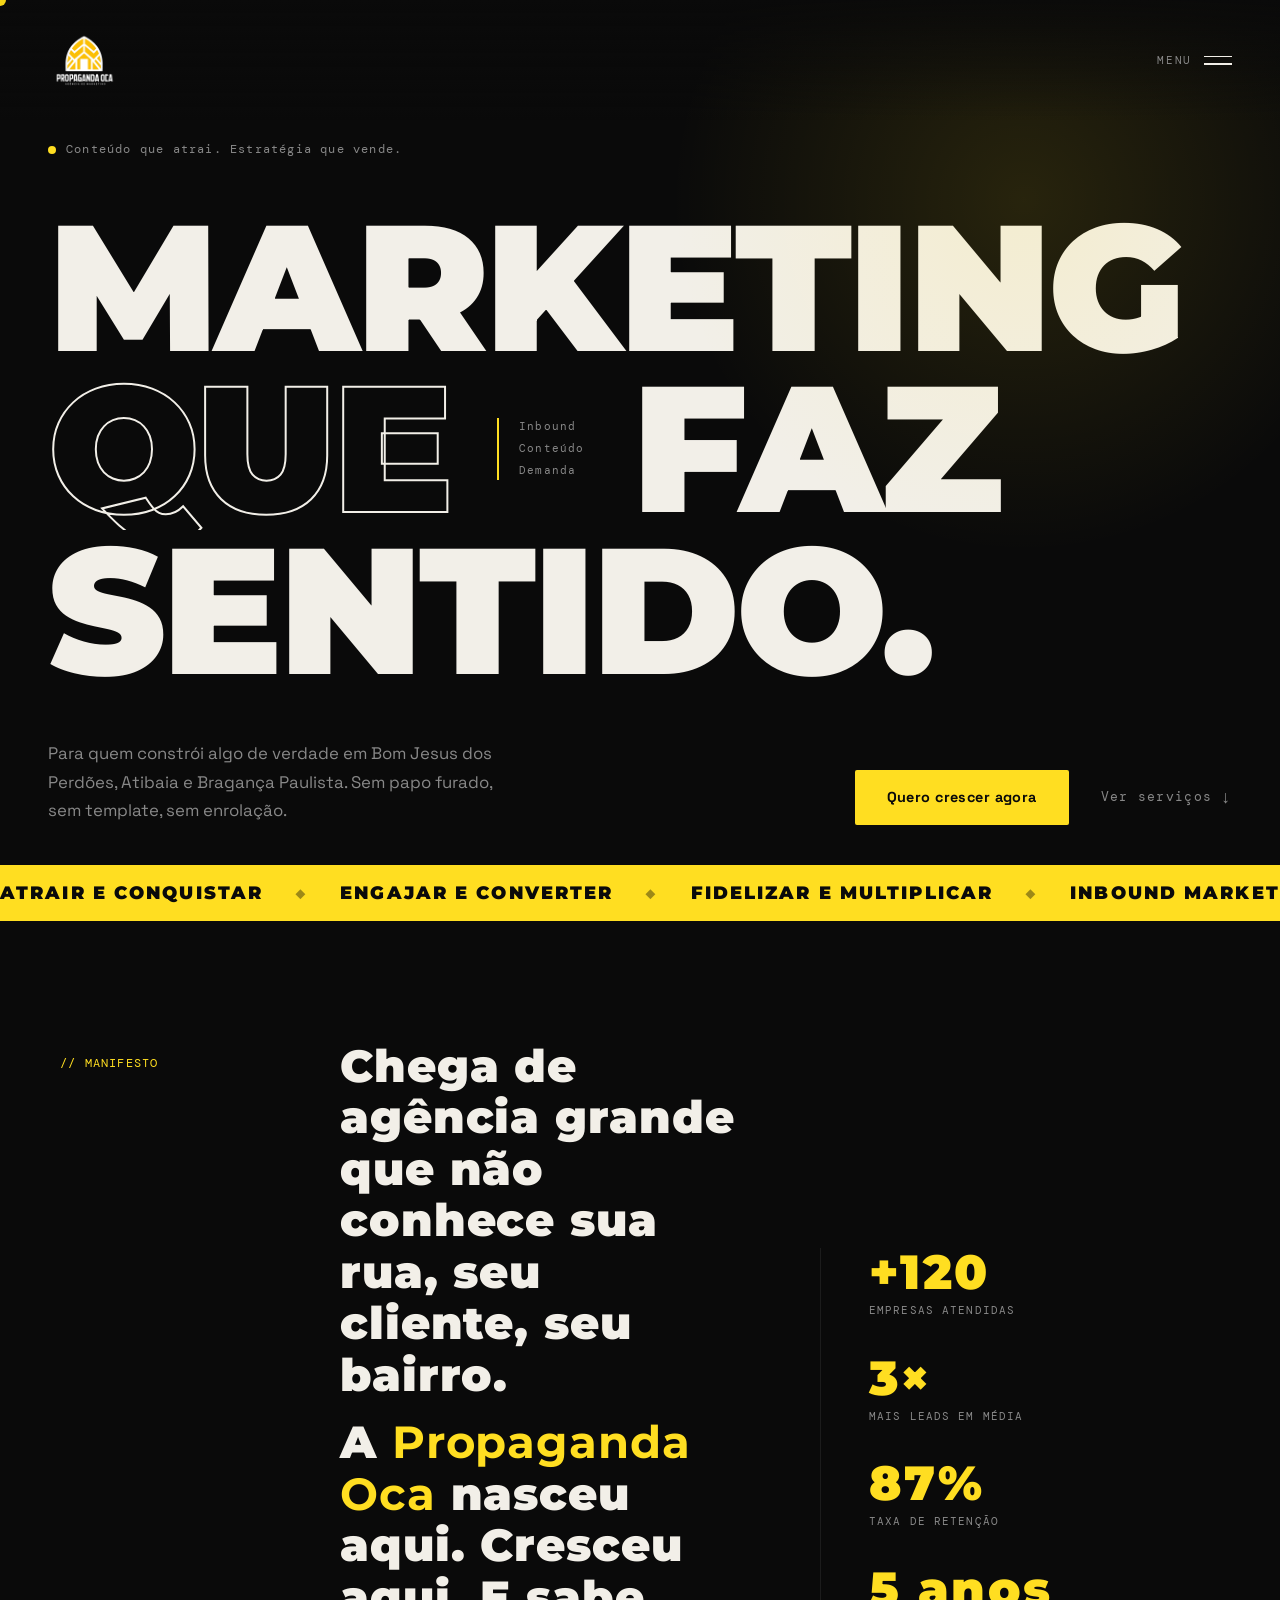
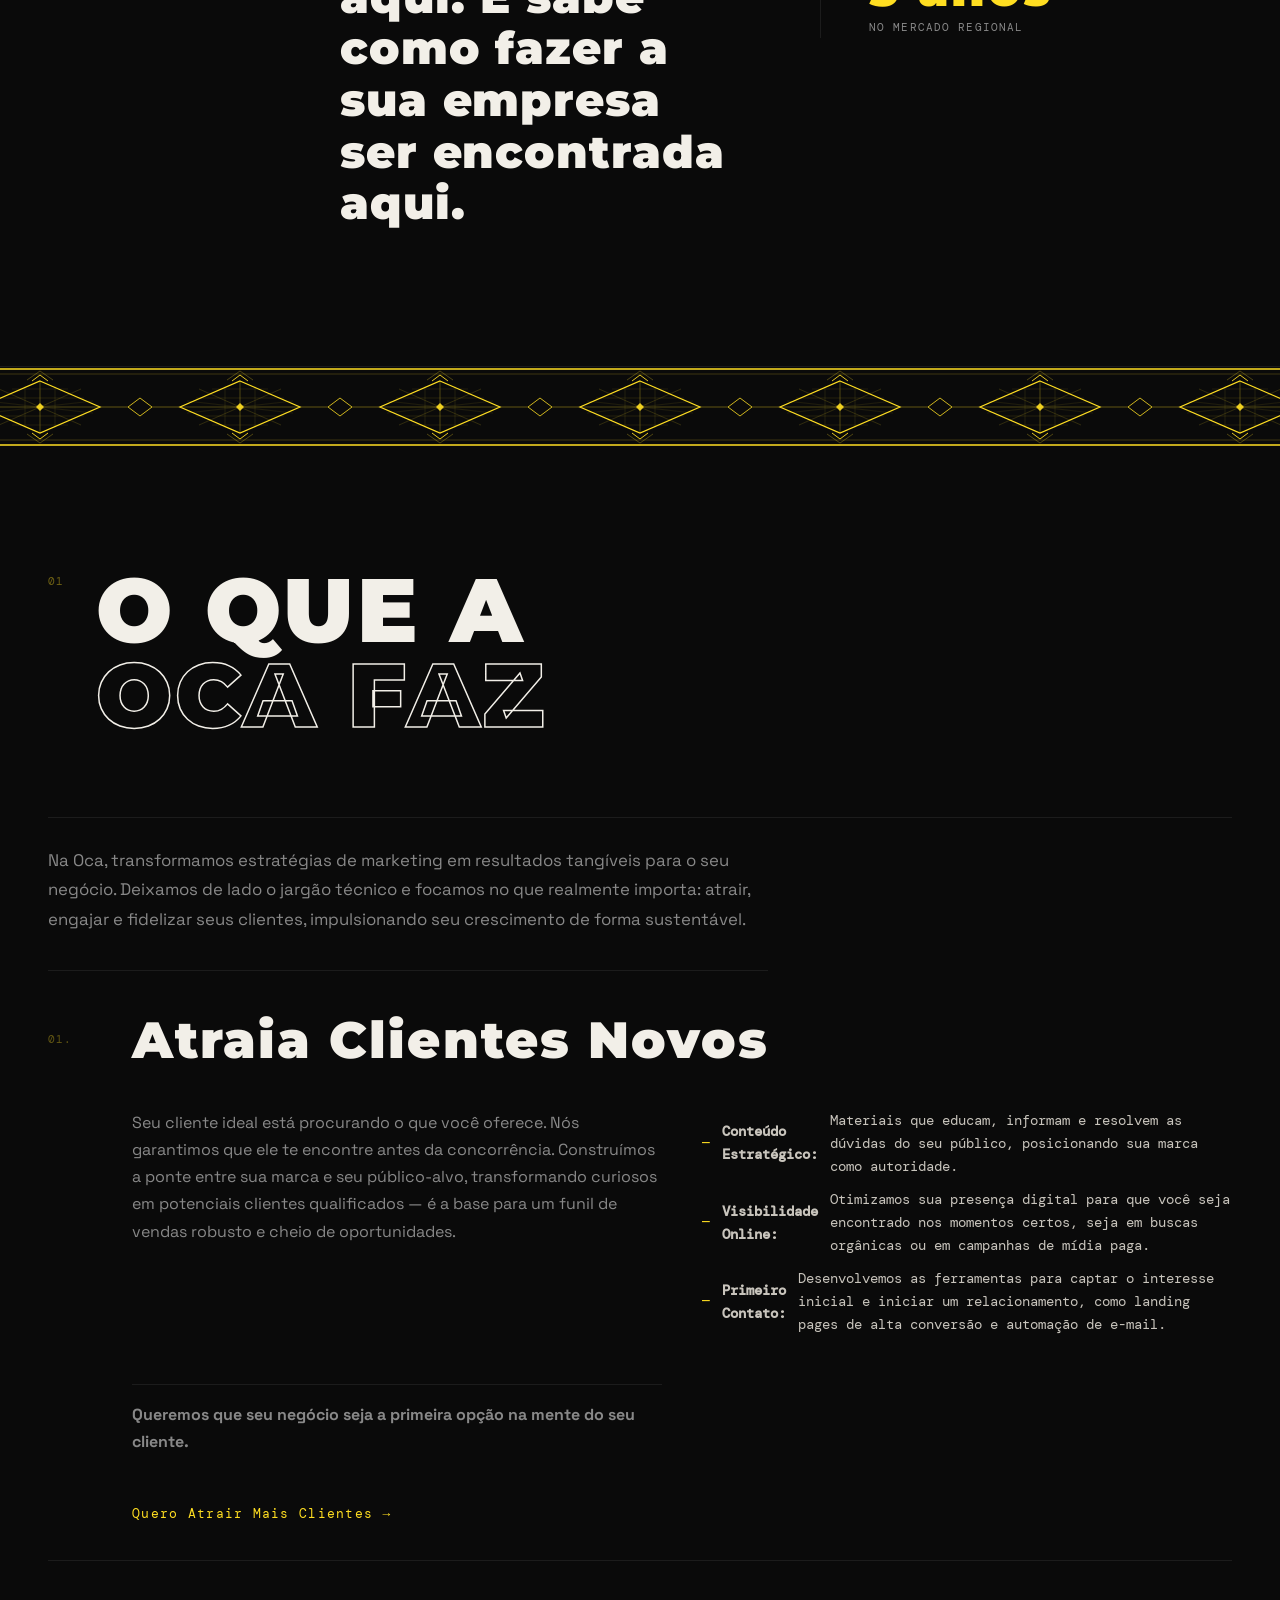
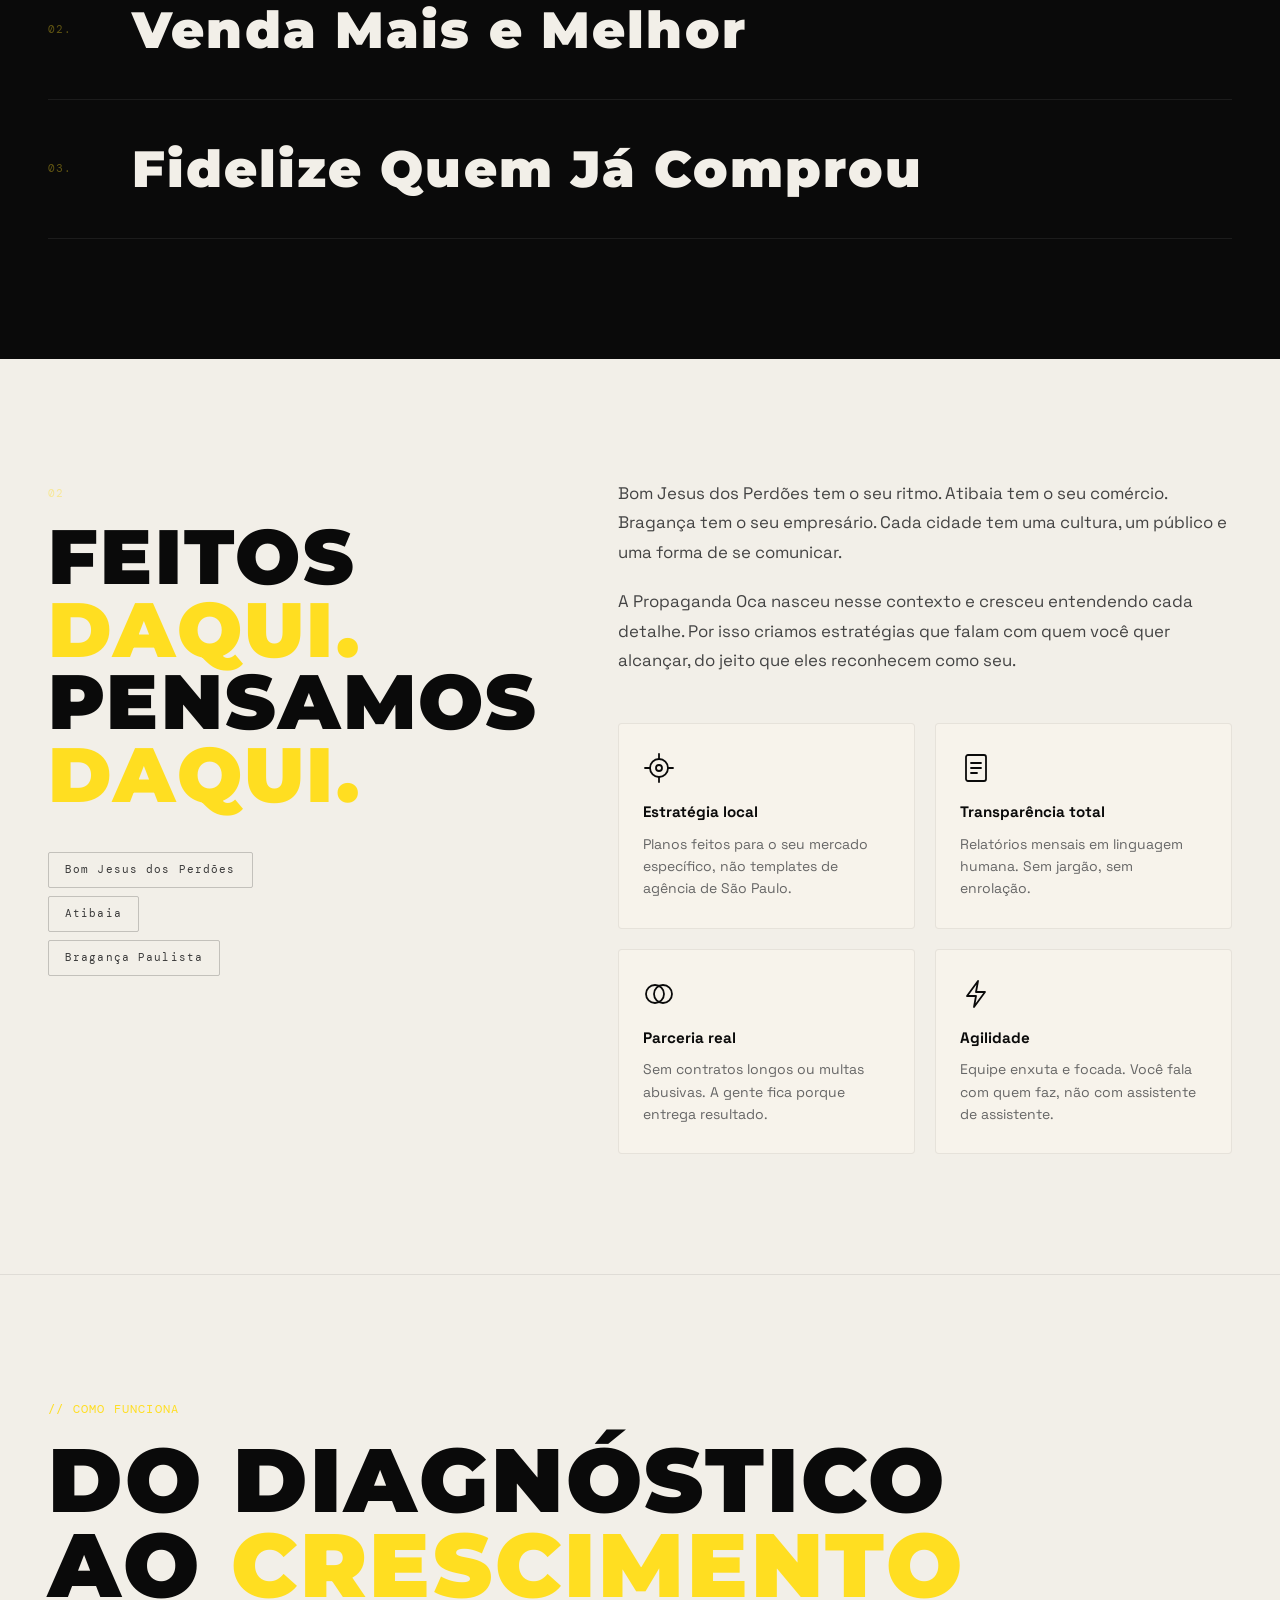
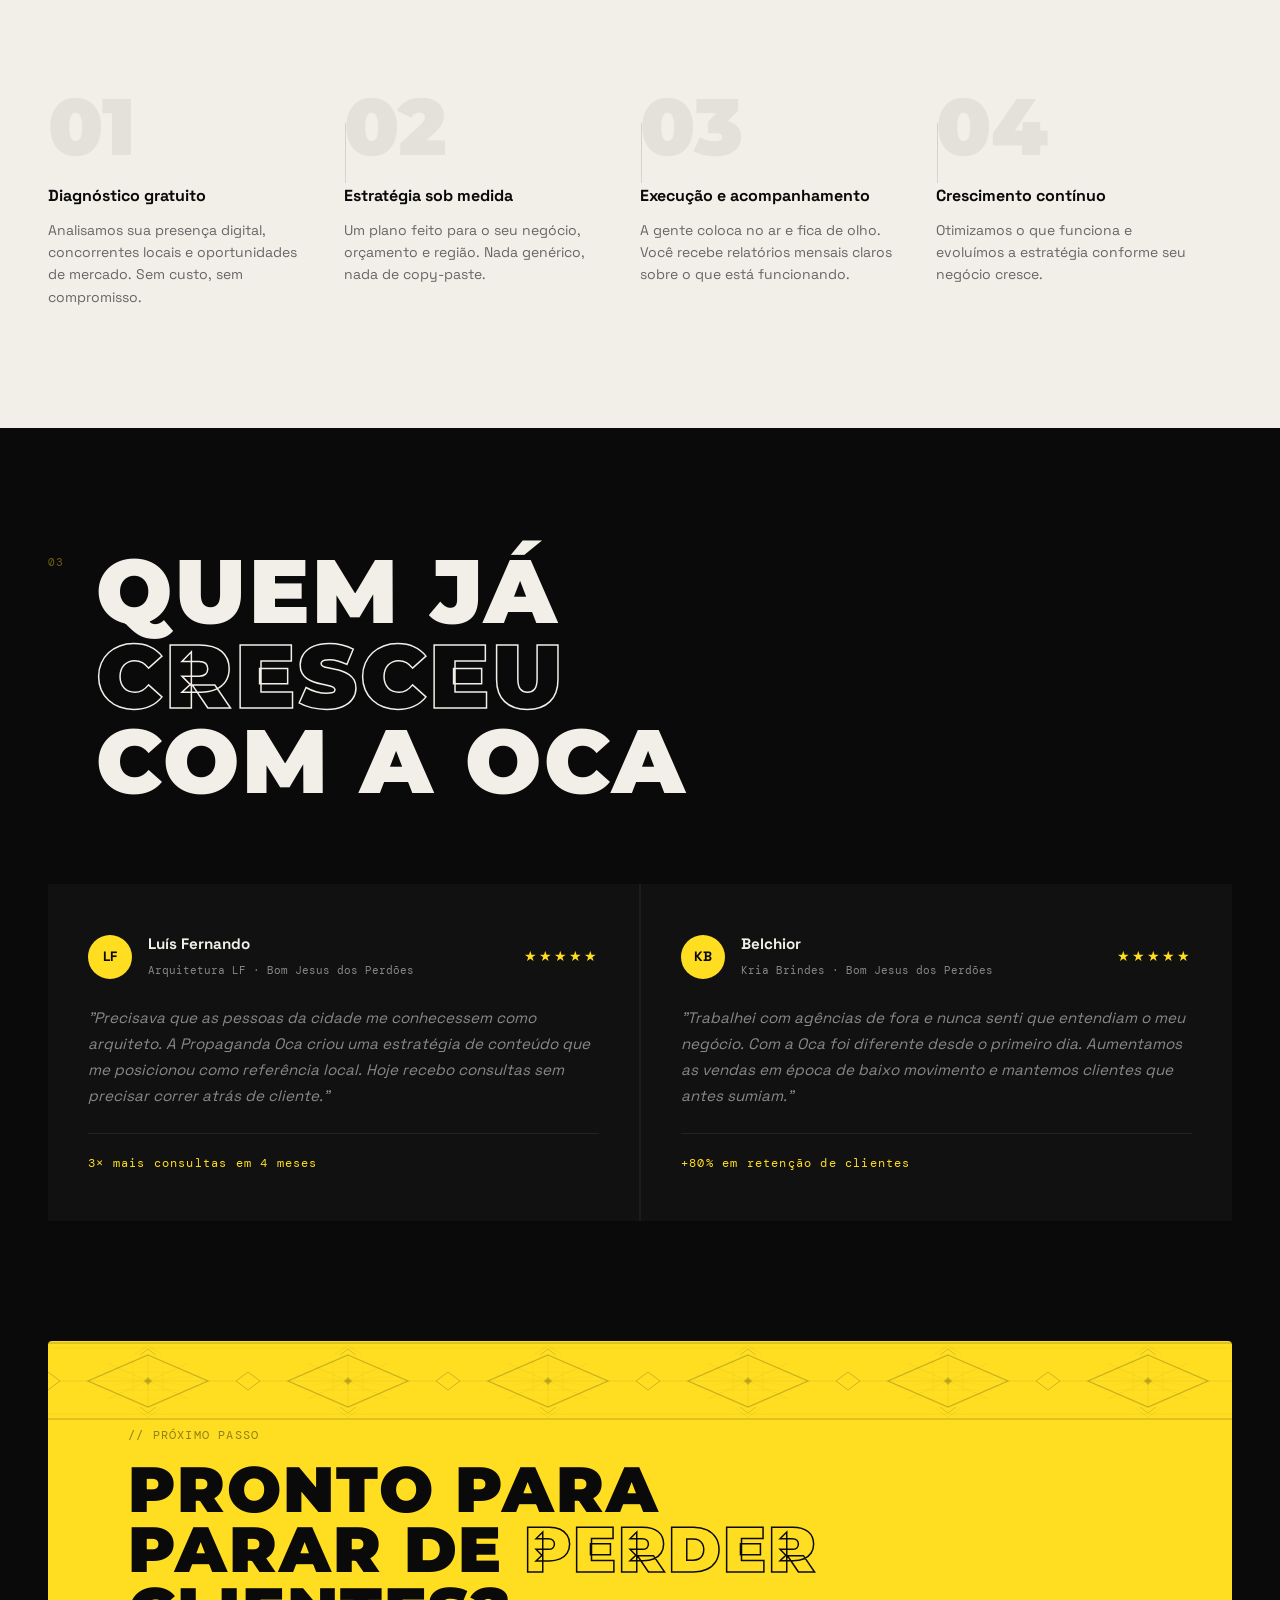
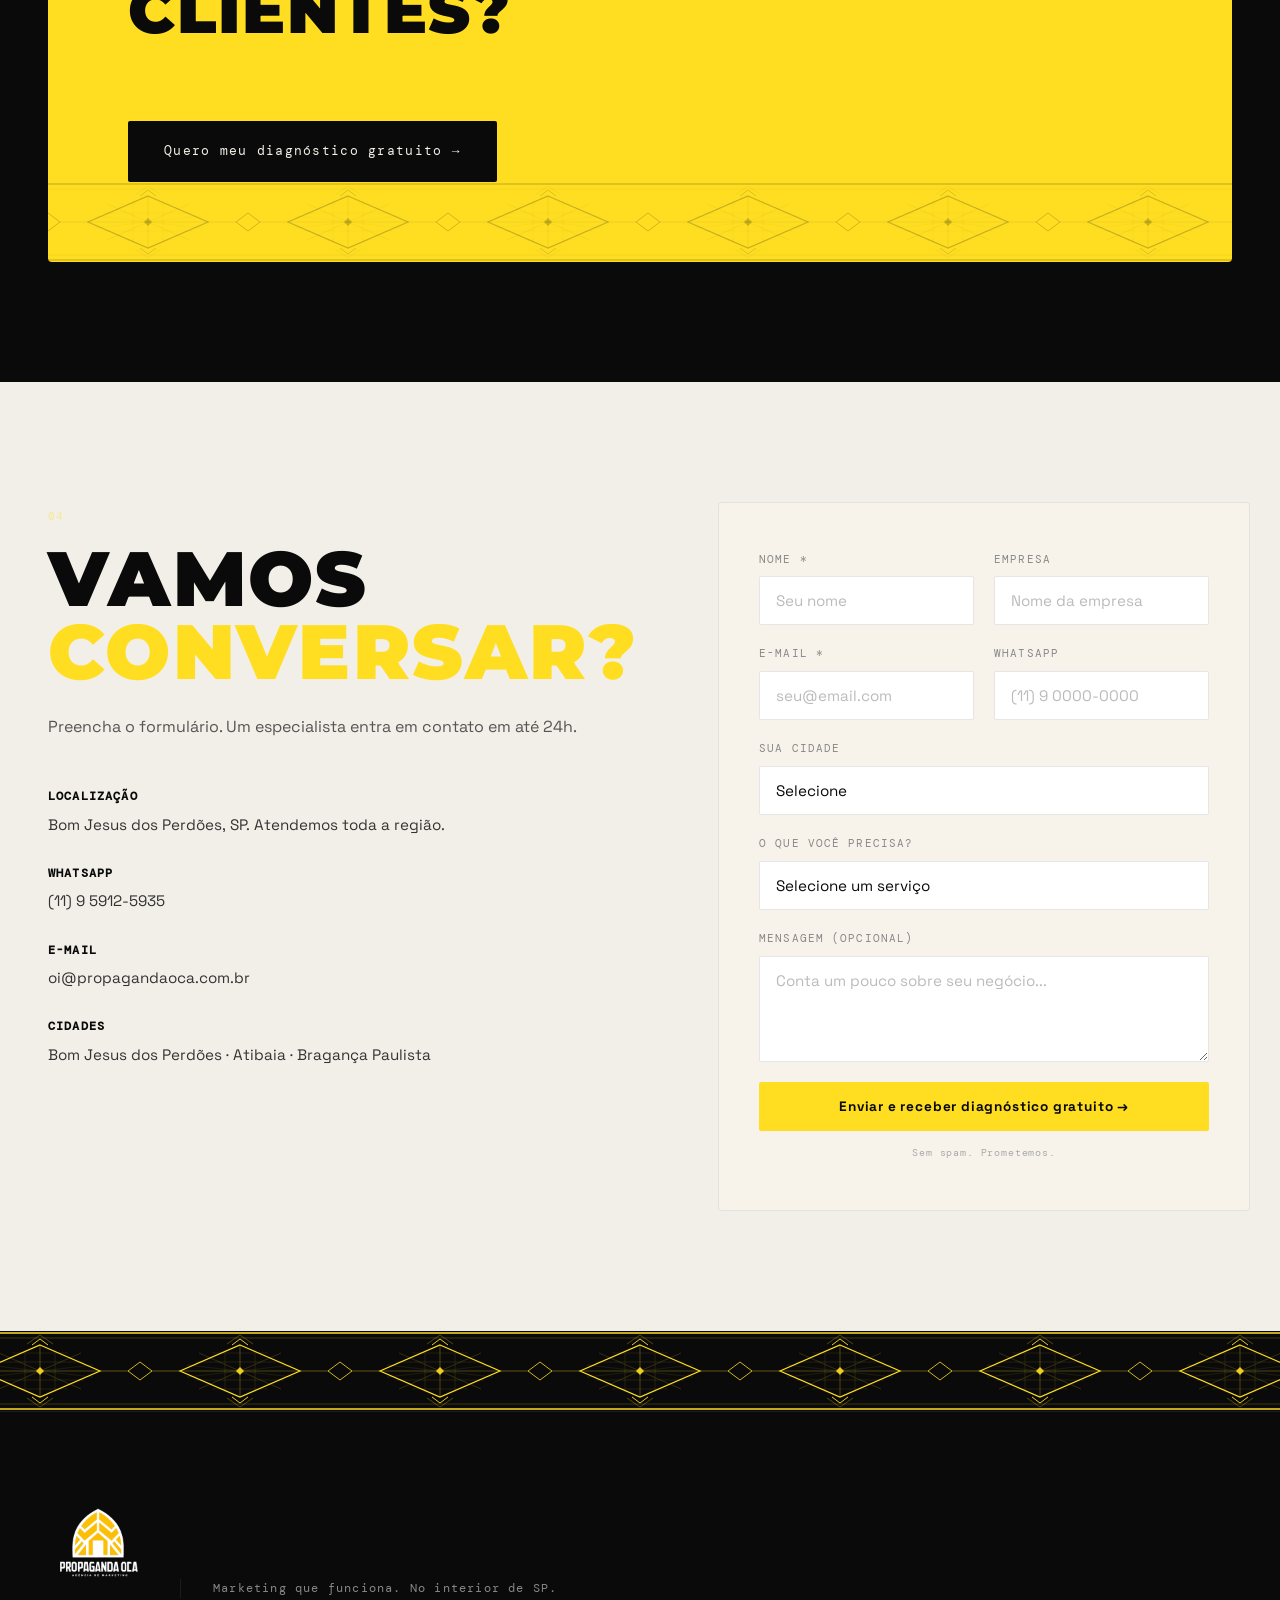
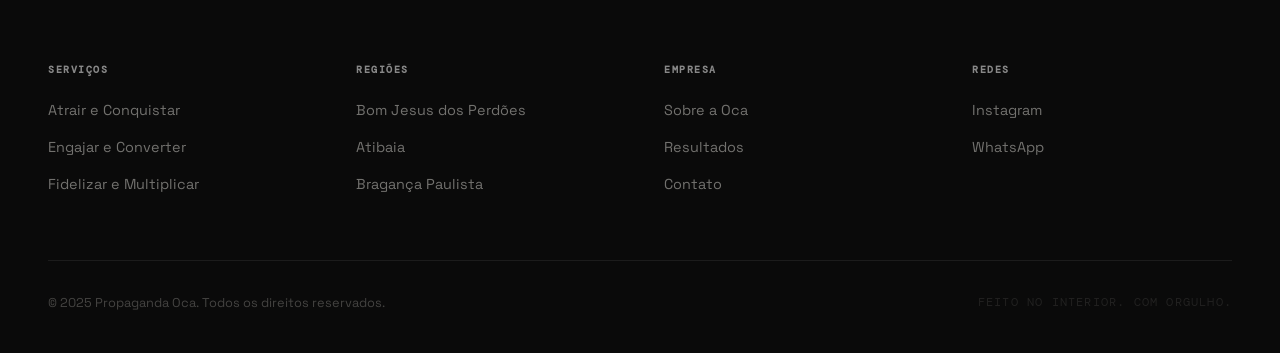
==== index.html @ 2225399e "Serviços: simplifica títulos dos 3 pilares para linguagem direta e objetiva" ====
<!DOCTYPE html>
<html lang="pt-BR">
<head>
  <meta charset="UTF-8" />
  <meta name="viewport" content="width=device-width, initial-scale=1.0" />
  <title>Propaganda Oca | Marketing que funciona de verdade</title>
  <meta name="description" content="Agência de Inbound Marketing, Conteúdo e Geração de Demanda para empresas de Bom Jesus dos Perdões, Atibaia e Bragança Paulista." />
  <link rel="preconnect" href="https://fonts.googleapis.com" />
  <link rel="preconnect" href="https://fonts.gstatic.com" crossorigin />
  <link href="https://fonts.googleapis.com/css2?family=Montserrat:wght@700;900&family=Space+Grotesk:wght@300;400;500;600;700&family=DM+Mono:ital@0;1&display=swap" rel="stylesheet" />
  <link rel="stylesheet" href="style.css" />
</head>
<body>

  <!-- CURSOR -->
  <div class="cursor" id="cursor"></div>

  <!-- NAV -->
  <nav class="nav" id="nav">
    <div class="nav-logo">
      <img src="logo.png" alt="Propaganda Oca" class="logo-img" />
    </div>
    <button class="nav-toggle" id="nav-toggle">
      <span class="toggle-label">MENU</span>
      <div class="toggle-bars">
        <span></span><span></span>
      </div>
    </button>
    <div class="nav-menu" id="nav-menu">
      <ul>
        <li><a href="#servicos"><em>01</em>Serviços</a></li>
        <li><a href="#sobre"><em>02</em>Sobre</a></li>
        <li><a href="#resultados"><em>03</em>Resultados</a></li>
        <li><a href="#contato"><em>04</em>Contato</a></li>
      </ul>
      <a href="#contato" class="nav-cta">Falar com a gente →</a>
    </div>
  </nav>

  <!-- HERO -->
  <section class="hero">
    <div class="hero-tag">
      <span class="dot"></span>
      Conteúdo que atrai. Estratégia que vende.
    </div>
    <div class="hero-headline">
      <div class="headline-row row-1">
        <span class="big-word">MARKETING</span>
      </div>
      <div class="headline-row row-2">
        <span class="big-word outline">QUE</span>
        <div class="hero-pill">
          <span>Inbound</span>
          <span>Conteúdo</span>
          <span>Demanda</span>
        </div>
        <span class="big-word">FAZ</span>
      </div>
      <div class="headline-row row-3">
        <span class="big-word">SENTIDO.</span>
      </div>
    </div>
    <div class="hero-bottom">
      <p class="hero-desc">Para quem constrói algo de verdade em Bom Jesus dos Perdões, Atibaia e Bragança Paulista. Sem papo furado, sem template, sem enrolação.</p>
      <div class="hero-actions">
        <a href="#contato" class="btn-fire">Quero crescer agora</a>
        <a href="#servicos" class="btn-link">Ver serviços <span>↓</span></a>
      </div>
    </div>
    <div class="hero-marquee">
      <div class="marquee-track">
        <span>ATRAIR E CONQUISTAR</span><span class="sep">◆</span>
        <span>ENGAJAR E CONVERTER</span><span class="sep">◆</span>
        <span>FIDELIZAR E MULTIPLICAR</span><span class="sep">◆</span>
        <span>INBOUND MARKETING</span><span class="sep">◆</span>
        <span>GERAÇÃO DE DEMANDA</span><span class="sep">◆</span>
        <span>MARKETING DE CONTEÚDO</span><span class="sep">◆</span>
        <span>ATRAIR E CONQUISTAR</span><span class="sep">◆</span>
        <span>ENGAJAR E CONVERTER</span><span class="sep">◆</span>
        <span>FIDELIZAR E MULTIPLICAR</span><span class="sep">◆</span>
        <span>INBOUND MARKETING</span><span class="sep">◆</span>
        <span>GERAÇÃO DE DEMANDA</span><span class="sep">◆</span>
        <span>MARKETING DE CONTEÚDO</span><span class="sep">◆</span>
      </div>
    </div>
  </section>

  <!-- MANIFESTO -->
  <section class="manifesto">
    <div class="manifesto-inner">
      <div class="manifesto-label">
        <span class="mono">// manifesto</span>
      </div>
      <blockquote>
        <p>Chega de agência grande que não conhece sua rua, seu cliente, seu bairro.</p>
        <p>A <strong>Propaganda Oca</strong> nasceu aqui. Cresceu aqui. E sabe como fazer a sua empresa ser encontrada aqui.</p>
      </blockquote>
      <div class="manifesto-stats">
        <div class="mstat">
          <span class="mstat-num">+120</span>
          <span class="mstat-label">empresas atendidas</span>
        </div>
        <div class="mstat">
          <span class="mstat-num">3×</span>
          <span class="mstat-label">mais leads em média</span>
        </div>
        <div class="mstat">
          <span class="mstat-num">87%</span>
          <span class="mstat-label">taxa de retenção</span>
        </div>
        <div class="mstat">
          <span class="mstat-num">5 anos</span>
          <span class="mstat-label">no mercado regional</span>
        </div>
      </div>
    </div>
  </section>

  <!-- DIVISOR -->
  <div class="divider-indigena" aria-hidden="true"></div>

  <!-- SERVIÇOS -->
  <section class="servicos" id="servicos">
    <div class="servicos-header">
      <span class="section-index mono">01</span>
      <h2>O QUE A<br/><em>OCA FAZ</em></h2>
    </div>
    <div class="servicos-list">

      <div class="servico-intro">
        <p>Na Oca, transformamos estratégias de marketing em resultados tangíveis para o seu negócio. Deixamos de lado o jargão técnico e focamos no que realmente importa: atrair, engajar e fidelizar seus clientes, impulsionando seu crescimento de forma sustentável.</p>
      </div>

      <div class="servico-item" data-index="01">
        <div class="servico-top">
          <span class="servico-num mono">01.</span>
          <h3>Atraia Clientes Novos</h3>
          <span class="servico-arrow">↗</span>
        </div>
        <div class="servico-body">
          <p>Seu cliente ideal está procurando o que você oferece. Nós garantimos que ele te encontre antes da concorrência. Construímos a ponte entre sua marca e seu público-alvo, transformando curiosos em potenciais clientes qualificados — é a base para um funil de vendas robusto e cheio de oportunidades.</p>
          <ul>
            <li><strong>Conteúdo Estratégico:</strong> Materiais que educam, informam e resolvem as dúvidas do seu público, posicionando sua marca como autoridade.</li>
            <li><strong>Visibilidade Online:</strong> Otimizamos sua presença digital para que você seja encontrado nos momentos certos, seja em buscas orgânicas ou em campanhas de mídia paga.</li>
            <li><strong>Primeiro Contato:</strong> Desenvolvemos as ferramentas para captar o interesse inicial e iniciar um relacionamento, como landing pages de alta conversão e automação de e-mail.</li>
          </ul>
          <p class="servico-destaque">Queremos que seu negócio seja a primeira opção na mente do seu cliente.</p>
          <a href="#contato" class="servico-cta">Quero Atrair Mais Clientes →</a>
        </div>
      </div>

      <div class="servico-item" data-index="02">
        <div class="servico-top">
          <span class="servico-num mono">02.</span>
          <h3>Venda Mais e Melhor</h3>
          <span class="servico-arrow">↗</span>
        </div>
        <div class="servico-body">
          <p>Interesse é bom, venda é melhor. Otimizamos cada interação para que seus leads se tornem clientes satisfeitos. Depois de atrair, o desafio é nutrir e guiar esses potenciais clientes até a decisão de compra — acelerando o ciclo de vendas e garantindo que nenhuma oportunidade seja perdida.</p>
          <ul>
            <li><strong>Jornadas Personalizadas:</strong> Criamos fluxos de comunicação que acompanham o lead em cada etapa, oferecendo a informação certa no momento ideal.</li>
            <li><strong>Ofertas Irresistíveis:</strong> Desenvolvemos campanhas e conteúdos que destacam o valor da sua solução e incentivam a decisão de compra.</li>
            <li><strong>Otimização Contínua:</strong> Analisamos o desempenho para refinar as estratégias, garantindo que suas taxas de conversão estejam sempre em alta.</li>
          </ul>
          <p class="servico-destaque">Transformamos seus potenciais clientes em receita real.</p>
          <a href="#contato" class="servico-cta">Quero Vender Mais →</a>
        </div>
      </div>

      <div class="servico-item" data-index="03">
        <div class="servico-top">
          <span class="servico-num mono">03.</span>
          <h3>Fidelize Quem Já Comprou</h3>
          <span class="servico-arrow">↗</span>
        </div>
        <div class="servico-body">
          <p>Seus clientes atuais são seu maior ativo. Nós os transformamos em embaixadores da sua marca. O trabalho não termina na venda: investimos no relacionamento pós-compra para garantir a satisfação, incentivar a recompra e reduzir o custo de aquisição de novos clientes.</p>
          <ul>
            <li><strong>Relacionamento Duradouro:</strong> Implementamos programas e comunicações que mantêm seus clientes engajados e valorizados.</li>
            <li><strong>Expansão de Valor:</strong> Identificamos oportunidades de upsell e cross-sell, aumentando o valor que cada cliente gera para o seu negócio.</li>
            <li><strong>Advocacia da Marca:</strong> Incentivamos seus clientes satisfeitos a indicarem sua empresa, gerando novos negócios de forma orgânica e com alta credibilidade.</li>
          </ul>
          <p class="servico-destaque">Construímos relacionamentos que geram resultados a longo prazo.</p>
          <a href="#contato" class="servico-cta">Quero Clientes Mais Leais →</a>
        </div>
      </div>

    </div>
  </section>

  <!-- SOBRE -->
  <section class="sobre" id="sobre">
    <div class="sobre-inner">
      <div class="sobre-left">
        <span class="section-index mono">02</span>
        <h2>FEITOS<br/><em>DAQUI.</em><br/>PENSAMOS<br/><em>DAQUI.</em></h2>
        <div class="sobre-selos">
          <div class="selo">Bom Jesus dos Perdões</div>
          <div class="selo">Atibaia</div>
          <div class="selo">Bragança Paulista</div>
        </div>
      </div>
      <div class="sobre-right">
        <div class="sobre-texto">
          <p>Bom Jesus dos Perdões tem o seu ritmo. Atibaia tem o seu comércio. Bragança tem o seu empresário. Cada cidade tem uma cultura, um público e uma forma de se comunicar.</p>
          <p>A Propaganda Oca nasceu nesse contexto e cresceu entendendo cada detalhe. Por isso criamos estratégias que falam com quem você quer alcançar, do jeito que eles reconhecem como seu.</p>
        </div>
        <div class="sobre-cards">
          <div class="sobre-card">
            <span class="card-icon" aria-hidden="true"><svg width="32" height="32" viewBox="0 0 32 32" fill="none" xmlns="http://www.w3.org/2000/svg"><circle cx="16" cy="16" r="9" stroke="#0A0A0A" stroke-width="1.8"/><circle cx="16" cy="16" r="3" stroke="#0A0A0A" stroke-width="1.8"/><line x1="16" y1="2" x2="16" y2="7" stroke="#0A0A0A" stroke-width="1.8" stroke-linecap="round"/><line x1="16" y1="25" x2="16" y2="30" stroke="#0A0A0A" stroke-width="1.8" stroke-linecap="round"/><line x1="2" y1="16" x2="7" y2="16" stroke="#0A0A0A" stroke-width="1.8" stroke-linecap="round"/><line x1="25" y1="16" x2="30" y2="16" stroke="#0A0A0A" stroke-width="1.8" stroke-linecap="round"/></svg></span>
            <h4>Estratégia local</h4>
            <p>Planos feitos para o seu mercado específico, não templates de agência de São Paulo.</p>
          </div>
          <div class="sobre-card">
            <span class="card-icon" aria-hidden="true"><svg width="32" height="32" viewBox="0 0 32 32" fill="none" xmlns="http://www.w3.org/2000/svg"><rect x="6" y="3" width="20" height="26" rx="2" stroke="#0A0A0A" stroke-width="1.8"/><line x1="11" y1="11" x2="21" y2="11" stroke="#0A0A0A" stroke-width="1.8" stroke-linecap="round"/><line x1="11" y1="16" x2="21" y2="16" stroke="#0A0A0A" stroke-width="1.8" stroke-linecap="round"/><line x1="11" y1="21" x2="17" y2="21" stroke="#0A0A0A" stroke-width="1.8" stroke-linecap="round"/></svg></span>
            <h4>Transparência total</h4>
            <p>Relatórios mensais em linguagem humana. Sem jargão, sem enrolação.</p>
          </div>
          <div class="sobre-card">
            <span class="card-icon" aria-hidden="true"><svg width="32" height="32" viewBox="0 0 32 32" fill="none" xmlns="http://www.w3.org/2000/svg"><circle cx="12" cy="16" r="9" stroke="#0A0A0A" stroke-width="1.8"/><circle cx="20" cy="16" r="9" stroke="#0A0A0A" stroke-width="1.8"/></svg></span>
            <h4>Parceria real</h4>
            <p>Sem contratos longos ou multas abusivas. A gente fica porque entrega resultado.</p>
          </div>
          <div class="sobre-card">
            <span class="card-icon" aria-hidden="true"><svg width="32" height="32" viewBox="0 0 32 32" fill="none" xmlns="http://www.w3.org/2000/svg"><path d="M18 3L7 18H16L14 29L25 14H16L18 3Z" stroke="#0A0A0A" stroke-width="1.8" stroke-linejoin="round" stroke-linecap="round"/></svg></span>
            <h4>Agilidade</h4>
            <p>Equipe enxuta e focada. Você fala com quem faz, não com assistente de assistente.</p>
          </div>
        </div>
      </div>
    </div>
  </section>

  <!-- PROCESSO -->
  <section class="processo">
    <div class="processo-header">
      <span class="mono">// como funciona</span>
      <h2>DO DIAGNÓSTICO<br/>AO <em>CRESCIMENTO</em></h2>
    </div>
    <div class="processo-steps">
      <div class="proc-step">
        <span class="proc-num">01</span>
        <div class="proc-content">
          <h3>Diagnóstico gratuito</h3>
          <p>Analisamos sua presença digital, concorrentes locais e oportunidades de mercado. Sem custo, sem compromisso.</p>
        </div>
        <div class="proc-line"></div>
      </div>
      <div class="proc-step">
        <span class="proc-num">02</span>
        <div class="proc-content">
          <h3>Estratégia sob medida</h3>
          <p>Um plano feito para o seu negócio, orçamento e região. Nada genérico, nada de copy-paste.</p>
        </div>
        <div class="proc-line"></div>
      </div>
      <div class="proc-step">
        <span class="proc-num">03</span>
        <div class="proc-content">
          <h3>Execução e acompanhamento</h3>
          <p>A gente coloca no ar e fica de olho. Você recebe relatórios mensais claros sobre o que está funcionando.</p>
        </div>
        <div class="proc-line"></div>
      </div>
      <div class="proc-step">
        <span class="proc-num">04</span>
        <div class="proc-content">
          <h3>Crescimento contínuo</h3>
          <p>Otimizamos o que funciona e evoluímos a estratégia conforme seu negócio cresce.</p>
        </div>
      </div>
    </div>
  </section>

  <!-- RESULTADOS -->
  <section class="resultados" id="resultados">
    <div class="resultados-header">
      <span class="section-index mono">03</span>
      <h2>QUEM JÁ<br/><em>CRESCEU</em><br/>COM A OCA</h2>
    </div>
    <div class="depos-grid" style="grid-template-columns:1fr 1fr;">
      <div class="depo depo-featured">
        <div class="depo-header">
          <div class="depo-av">LF</div>
          <div>
            <strong>Luís Fernando</strong>
            <span>Arquitetura LF · Bom Jesus dos Perdões</span>
          </div>
          <div class="depo-stars">★★★★★</div>
        </div>
        <p>"Precisava que as pessoas da cidade me conhecessem como arquiteto. A Propaganda Oca criou uma estratégia de conteúdo que me posicionou como referência local. Hoje recebo consultas sem precisar correr atrás de cliente."</p>
        <div class="depo-result">3× mais consultas em 4 meses</div>
      </div>
      <div class="depo depo-featured">
        <div class="depo-header">
          <div class="depo-av">KB</div>
          <div>
            <strong>Belchior</strong>
            <span>Kria Brindes · Bom Jesus dos Perdões</span>
          </div>
          <div class="depo-stars">★★★★★</div>
        </div>
        <p>"Trabalhei com agências de fora e nunca senti que entendiam o meu negócio. Com a Oca foi diferente desde o primeiro dia. Aumentamos as vendas em época de baixo movimento e mantemos clientes que antes sumiam."</p>
        <div class="depo-result">+80% em retenção de clientes</div>
      </div>
    </div>
  </section>

  <!-- CTA -->
  <section class="cta-section">
    <div class="cta-inner">
      <div class="cta-text">
        <span class="mono">// próximo passo</span>
        <h2>PRONTO PARA<br/>PARAR DE <em>PERDER</em><br/>CLIENTES?</h2>
      </div>
      <a href="#contato" class="cta-btn">Quero meu diagnóstico gratuito →</a>
    </div>
  </section>

  <!-- CONTATO -->
  <section class="contato" id="contato">
    <div class="contato-inner">
      <div class="contato-left">
        <span class="section-index mono">04</span>
        <h2>VAMOS<br/><em>CONVERSAR?</em></h2>
        <p>Preencha o formulário. Um especialista entra em contato em até 24h.</p>
        <div class="contato-dados">
          <div class="dado">
            <span class="mono">LOCALIZAÇÃO</span>
            <p>Bom Jesus dos Perdões, SP. Atendemos toda a região.</p>
          </div>
          <div class="dado">
            <span class="mono">WHATSAPP</span>
            <p>(11) 9 5912-5935</p>
          </div>
          <div class="dado">
            <span class="mono">E-MAIL</span>
            <p>oi@propagandaoca.com.br</p>
          </div>
          <div class="dado">
            <span class="mono">CIDADES</span>
            <p>Bom Jesus dos Perdões · Atibaia · Bragança Paulista</p>
          </div>
        </div>
      </div>
      <div class="contato-right">
        <form id="form" class="form" action="https://formspree.io/f/mjgdeqnd" method="POST">
          <div class="field-row">
            <div class="field">
              <label>Nome *</label>
              <input type="text" name="nome" placeholder="Seu nome" required />
            </div>
            <div class="field">
              <label>Empresa</label>
              <input type="text" name="empresa" placeholder="Nome da empresa" />
            </div>
          </div>
          <div class="field-row">
            <div class="field">
              <label>E-mail *</label>
              <input type="email" name="email" placeholder="seu@email.com" required />
            </div>
            <div class="field">
              <label>WhatsApp</label>
              <input type="tel" name="whatsapp" placeholder="(11) 9 0000-0000" />
            </div>
          </div>
          <div class="field">
            <label>Sua cidade</label>
            <select name="cidade">
              <option value="">Selecione</option>
              <option>Bom Jesus dos Perdões</option>
              <option>Atibaia</option>
              <option>Bragança Paulista</option>
              <option>Outra cidade</option>
            </select>
          </div>
          <div class="field">
            <label>O que você precisa?</label>
            <select name="servico">
              <option value="">Selecione um serviço</option>
              <option>Atrair e Conquistar: Novas Oportunidades</option>
              <option>Engajar e Converter: Transformar Interesse em Vendas</option>
              <option>Fidelizar e Multiplicar: Clientes Mais Leais</option>
              <option>Não sei por onde começar</option>
            </select>
          </div>
          <div class="field">
            <label>Mensagem (opcional)</label>
            <textarea name="mensagem" placeholder="Conta um pouco sobre seu negócio..." rows="4"></textarea>
          </div>
          <button type="submit" class="btn-fire btn-submit">Enviar e receber diagnóstico gratuito →</button>
          <p class="disclaimer">Sem spam. Prometemos.</p>
        </form>
      </div>
    </div>
  </section>

  <!-- DIVISOR -->
  <div class="divider-indigena" aria-hidden="true"></div>

  <!-- FOOTER -->
  <footer class="footer">
    <div class="footer-top">
      <div class="footer-logo">
        <img src="logo.png" alt="Propaganda Oca" class="logo-img footer-logo-img" />
      </div>
      <p>Marketing que funciona. No interior de SP.</p>
    </div>
    <div class="footer-mid">
      <div class="foot-col">
        <h5>Serviços</h5>
        <a href="#servicos">Atrair e Conquistar</a>
        <a href="#servicos">Engajar e Converter</a>
        <a href="#servicos">Fidelizar e Multiplicar</a>
      </div>
      <div class="foot-col">
        <h5>Regiões</h5>
        <a href="#contato">Bom Jesus dos Perdões</a>
        <a href="#contato">Atibaia</a>
        <a href="#contato">Bragança Paulista</a>
      </div>
      <div class="foot-col">
        <h5>Empresa</h5>
        <a href="#sobre">Sobre a Oca</a>
        <a href="#resultados">Resultados</a>
        <a href="#contato">Contato</a>
      </div>
      <div class="foot-col">
        <h5>Redes</h5>
        <a href="#">Instagram</a>
        <a href="https://wa.me/5511959125935" target="_blank" rel="noopener">WhatsApp</a>
      </div>
    </div>
    <div class="footer-bottom">
      <p>© 2025 Propaganda Oca. Todos os direitos reservados.</p>
      <p class="mono" style="font-size:.75rem;opacity:.4">Feito no interior. Com orgulho.</p>
    </div>
  </footer>

  <script src="script.js"></script>
</body>
</html>
---- style.css ----
/* ==========================================
   PROPAGANDA OCA — DISRUPTIVE STYLESHEET
   ========================================== */

:root {
  --preto: #0A0A0A;
  --branco: #F2EFE8;
  --fogo: #FFDE21;
  --fogo-dark: #D4B800;
  --fogo-glow: rgba(255,222,33,.25);
  --cinza: #3A3A3A;
  --cinza-mid: #888;
  --cinza-light: #C8C4BC;
  --linha: rgba(242,239,232,.08);
  --mono: 'DM Mono', monospace;
  --sans: 'Space Grotesk', sans-serif;
  --display: 'Montserrat', sans-serif;
}

*, *::before, *::after { box-sizing: border-box; margin: 0; padding: 0; }
html { scroll-behavior: smooth; }


body {
  background: var(--preto);
  color: var(--branco);
  font-family: var(--sans);
  font-size: 16px;
  line-height: 1.6;
  overflow-x: hidden;
  cursor: none;
}

a { color: inherit; text-decoration: none; }
ul { list-style: none; }
img { max-width: 100%; display: block; }

/* ---- CURSOR ---- */
.cursor {
  width: 12px; height: 12px;
  background: var(--fogo);
  border-radius: 50%;
  position: fixed;
  top: 0; left: 0;
  pointer-events: none;
  z-index: 9999;
  transform: translate(-50%,-50%);
  transition: transform .1s, width .2s, height .2s, background .2s;
  mix-blend-mode: difference;
}
.cursor.expanded {
  width: 40px; height: 40px;
  background: rgba(255,222,33,.3);
}

/* ---- MONO LABEL ---- */
.mono {
  font-family: var(--mono);
  font-size: .75rem;
  letter-spacing: .1em;
  color: var(--fogo);
  text-transform: uppercase;
}

/* ==========================================
   NAV
   ========================================== */
.nav {
  position: fixed;
  top: 0; left: 0; right: 0;
  z-index: 100;
  display: flex;
  align-items: center;
  justify-content: space-between;
  padding: 24px 48px;
  mix-blend-mode: normal;
}
.nav::before {
  content: '';
  position: absolute;
  inset: 0;
  z-index: 0;
  background: linear-gradient(to bottom, rgba(10,10,10,.9) 0%, transparent 100%);
  pointer-events: none;
  transition: opacity .35s ease;
}
.nav.scrolled::before {
  opacity: 0;
}
.nav::after {
  content: '';
  position: absolute;
  inset: 0;
  z-index: 0;
  background: rgba(10,10,10,.72);
  backdrop-filter: blur(14px) saturate(1.4);
  -webkit-backdrop-filter: blur(14px) saturate(1.4);
  border-bottom: 1px solid rgba(255,222,33,.08);
  pointer-events: none;
  opacity: 0;
  transition: opacity .35s ease;
}
.nav.scrolled::after {
  opacity: 1;
}

.nav-logo {
  position: relative;
  z-index: 1;
  display: flex;
  flex-direction: column;
  line-height: 1;
  letter-spacing: .02em;
}
.logo-img {
  height: 72px;
  width: auto;
  display: block;
}
.footer-logo-img {
  height: 100px;
}

.nav-toggle {
  position: relative;
  z-index: 1;
  display: flex;
  align-items: center;
  gap: 12px;
  background: none;
  border: none;
  cursor: none;
  color: var(--branco);
}
.toggle-label {
  font-family: var(--mono);
  font-size: .7rem;
  letter-spacing: .15em;
  color: var(--cinza-mid);
}
.toggle-bars {
  display: flex;
  flex-direction: column;
  gap: 6px;
  width: 28px;
}
.toggle-bars span {
  display: block;
  height: 1.5px;
  background: var(--branco);
  transition: all .3s ease;
  transform-origin: center;
}
.nav-toggle.open .toggle-bars span:first-child { transform: translateY(3.75px) rotate(45deg); }
.nav-toggle.open .toggle-bars span:last-child  { transform: translateY(-3.75px) rotate(-45deg); }

.nav-menu {
  position: fixed;
  inset: 0;
  background: var(--preto);
  display: flex;
  flex-direction: column;
  align-items: center;
  justify-content: center;
  gap: 48px;
  opacity: 0;
  pointer-events: none;
  transition: opacity .4s ease;
  z-index: 99;
}
.nav-menu.open { opacity: 1; pointer-events: all; }
.nav-menu ul {
  display: flex;
  flex-direction: column;
  align-items: center;
  gap: 16px;
}
.nav-menu ul li a {
  font-family: var(--display); font-weight: 900;
  font-size: clamp(3rem, 8vw, 6rem);
  color: var(--cinza-light);
  display: flex;
  align-items: baseline;
  gap: 16px;
  transition: color .2s;
  letter-spacing: .05em;
}
.nav-menu ul li a em {
  font-family: var(--mono);
  font-size: .8rem;
  font-style: normal;
  color: var(--fogo);
  opacity: .7;
}
.nav-menu ul li a:hover { color: var(--branco); }

.nav-cta {
  position: relative;
  z-index: 1;
  font-family: var(--mono);
  font-size: .85rem;
  letter-spacing: .1em;
  color: var(--fogo);
  border: 1px solid var(--fogo);
  padding: 14px 32px;
  border-radius: 2px;
  transition: all .2s;
}
.nav-cta:hover {
  background: var(--fogo);
  color: var(--preto);
}

/* ==========================================
   HERO
   ========================================== */
.hero {
  min-height: 100vh;
  display: flex;
  flex-direction: column;
  justify-content: space-between;
  padding: 140px 48px 0;
  position: relative;
  overflow: hidden;
}

.hero::before {
  content: '';
  position: absolute;
  top: -20%;
  right: -10%;
  width: 60vw;
  height: 60vw;
  background: radial-gradient(circle, rgba(255,222,33,.12) 0%, transparent 65%);
  pointer-events: none;
}

.hero-tag {
  display: inline-flex;
  align-items: center;
  gap: 10px;
  font-family: var(--mono);
  font-size: .75rem;
  letter-spacing: .1em;
  color: var(--cinza-mid);
  margin-bottom: 48px;
  align-self: flex-start;
}
.dot {
  width: 8px; height: 8px;
  background: var(--fogo);
  border-radius: 50%;
  animation: pulse 2s infinite;
}
@keyframes pulse {
  0%,100% { box-shadow: 0 0 0 0 var(--fogo-glow); }
  50% { box-shadow: 0 0 0 8px transparent; }
}

.hero-headline {
  display: flex;
  flex-direction: column;
  gap: 0;
}
.headline-row {
  display: flex;
  align-items: center;
  gap: 32px;
  overflow: hidden;
}

.big-word {
  font-family: var(--display); font-weight: 900;
  font-size: clamp(5rem, 14vw, 14rem);
  line-height: .9;
  letter-spacing: -.02em;
  color: var(--branco);
  display: block;
}
.big-word.outline {
  -webkit-text-stroke: 2px var(--branco);
  color: transparent;
}

.hero-pill {
  display: flex;
  flex-direction: column;
  gap: 4px;
  border-left: 2px solid var(--fogo);
  padding-left: 20px;
  margin: 0 16px;
}
.hero-pill span {
  font-family: var(--mono);
  font-size: .7rem;
  letter-spacing: .1em;
  color: var(--cinza-mid);
  white-space: nowrap;
}

.hero-bottom {
  display: flex;
  align-items: flex-end;
  justify-content: space-between;
  padding: 48px 0 40px;
  gap: 48px;
  flex-wrap: wrap;
}
.hero-desc {
  max-width: 460px;
  font-size: 1.05rem;
  color: var(--cinza-mid);
  line-height: 1.7;
}
.hero-actions {
  display: flex;
  align-items: center;
  gap: 32px;
  flex-shrink: 0;
}

/* ---- BUTTONS ---- */
.btn-fire {
  display: inline-flex;
  align-items: center;
  gap: 10px;
  background: var(--fogo);
  color: var(--preto);
  font-family: var(--sans);
  font-weight: 700;
  font-size: .9rem;
  letter-spacing: .03em;
  padding: 16px 32px;
  border-radius: 2px;
  border: none;
  cursor: none;
  transition: all .2s;
}
.btn-fire:hover {
  background: var(--branco);
  transform: translate(-3px, -3px);
  box-shadow: 6px 6px 0 var(--fogo);
}

.btn-link {
  font-family: var(--mono);
  font-size: .8rem;
  letter-spacing: .1em;
  color: var(--cinza-mid);
  display: flex;
  align-items: center;
  gap: 8px;
  transition: color .2s;
}
.btn-link:hover { color: var(--branco); }
.btn-link span { font-size: 1.1rem; }

/* ---- MARQUEE ---- */
.hero-marquee {
  width: 100vw;
  margin-left: -48px;
  background: var(--fogo);
  padding: 14px 0;
  overflow: hidden;
}
.marquee-track {
  display: flex;
  align-items: center;
  gap: 32px;
  white-space: nowrap;
  animation: marquee 22s linear infinite;
  width: max-content;
}
.marquee-track span {
  font-family: var(--display); font-weight: 900;
  font-size: 1.1rem;
  letter-spacing: .12em;
  color: var(--preto);
}
.marquee-track .sep { opacity: .4; }
@keyframes marquee {
  from { transform: translateX(0); }
  to   { transform: translateX(-50%); }
}

/* ==========================================
   MANIFESTO
   ========================================== */
.manifesto {
  padding: 120px 48px;
  border-bottom: 1px solid var(--linha);
}
.manifesto-inner {
  max-width: 1160px;
  margin: 0 auto;
  display: grid;
  grid-template-columns: 200px 1fr 1fr;
  gap: 80px;
  align-items: center;
}
.manifesto-label { align-self: start; padding-top: 8px; }

blockquote p {
  font-family: var(--display); font-weight: 900;
  font-size: clamp(1.8rem, 3.5vw, 3rem);
  line-height: 1.15;
  letter-spacing: .02em;
  color: var(--branco);
  margin-bottom: 16px;
}
blockquote p strong { color: var(--fogo); }

.manifesto-stats {
  display: flex;
  flex-direction: column;
  gap: 32px;
  border-left: 1px solid var(--linha);
  padding-left: 48px;
}
.mstat {}
.mstat-num {
  display: block;
  font-family: var(--display); font-weight: 900;
  font-size: 3rem;
  color: var(--fogo);
  letter-spacing: .05em;
  line-height: 1;
}
.mstat-label {
  font-family: var(--mono);
  font-size: .7rem;
  letter-spacing: .1em;
  color: var(--cinza-mid);
  text-transform: uppercase;
}

/* ==========================================
   SERVIÇOS
   ========================================== */
.servicos {
  padding: 120px 48px;
  max-width: 1280px;
  margin: 0 auto;
}
.servicos-header {
  display: flex;
  align-items: flex-start;
  gap: 32px;
  margin-bottom: 80px;
}
.section-index {
  font-size: .7rem;
  opacity: .4;
  padding-top: 6px;
}
.servicos-header h2 {
  font-family: var(--display); font-weight: 900;
  font-size: clamp(3.5rem, 7vw, 7rem);
  line-height: .95;
  letter-spacing: .03em;
}
.servicos-header h2 em {
  font-style: normal;
  -webkit-text-stroke: 1.5px var(--branco);
  color: transparent;
}

.servicos-list {
  display: flex;
  flex-direction: column;
  border-top: 1px solid var(--linha);
}
.servico-item {
  border-bottom: 1px solid var(--linha);
  transition: background .3s;
  cursor: none;
}
.servico-item:hover { background: rgba(255,222,33,.04); }

.servico-top {
  display: grid;
  grid-template-columns: 60px 1fr 40px;
  align-items: center;
  padding: 28px 0;
  gap: 24px;
  cursor: none;
}
.servico-num { opacity: .35; font-size: .7rem; }
.servico-top h3 {
  font-family: var(--display); font-weight: 900;
  font-size: clamp(1.8rem, 4vw, 3.5rem);
  letter-spacing: .04em;
  transition: color .2s;
}
.servico-item:hover .servico-top h3 { color: var(--fogo); }
.servico-arrow {
  font-size: 1.5rem;
  color: var(--fogo);
  opacity: 0;
  transition: opacity .2s, transform .2s;
  transform: rotate(-45deg);
}
.servico-item:hover .servico-arrow { opacity: 1; transform: rotate(0deg); }

.servico-body {
  display: none;
  padding: 0 0 36px 84px;
  grid-template-columns: 1fr 1fr;
  gap: 40px;
}
.servico-item.open .servico-body { display: grid; }

.servico-body p {
  color: var(--cinza-mid);
  font-size: 1rem;
  line-height: 1.7;
  grid-column: 1;
}
.servico-body ul {
  grid-column: 2;
  display: flex;
  flex-direction: column;
  gap: 10px;
}
.servico-body ul li {
  display: flex;
  align-items: center;
  gap: 12px;
  font-size: .9rem;
  color: var(--cinza-light);
  font-family: var(--mono);
}
.servico-body ul li::before {
  content: '—';
  color: var(--fogo);
  font-size: .8rem;
}
.servico-cta {
  grid-column: 1 / -1;
  display: inline-flex;
  align-items: center;
  gap: 8px;
  font-family: var(--mono);
  font-size: .8rem;
  letter-spacing: .1em;
  color: var(--fogo);
  margin-top: 8px;
  transition: gap .2s;
  width: fit-content;
}
.servico-cta:hover { gap: 16px; }

.servico-intro {
  padding: 28px 0 36px;
  max-width: 720px;
  border-bottom: 1px solid var(--linha);
}
.servico-intro p {
  color: var(--cinza-mid);
  font-size: 1.05rem;
  line-height: 1.75;
}

.servico-destaque {
  grid-column: 1 / -1;
  font-family: var(--sans);
  font-weight: 700;
  font-size: .95rem;
  color: var(--preto);
  margin-top: 8px;
  padding-top: 16px;
  border-top: 1px solid var(--linha);
}

/* ==========================================
   SOBRE
   ========================================== */
.sobre {
  padding: 120px 48px;
  background: var(--branco);
  color: var(--preto);
}
.sobre-inner {
  max-width: 1280px;
  margin: 0 auto;
  display: grid;
  grid-template-columns: 1fr 1.3fr;
  gap: 80px;
  align-items: start;
}
.sobre-left { position: sticky; top: 120px; }
.sobre-left h2 {
  font-family: var(--display); font-weight: 900;
  font-size: clamp(3rem, 6vw, 6.5rem);
  line-height: .95;
  letter-spacing: .03em;
  margin: 16px 0 40px;
}
.sobre-left h2 em {
  font-style: normal;
  color: var(--fogo);
}
.sobre-selos {
  display: flex;
  flex-direction: column;
  gap: 8px;
}
.selo {
  display: inline-block;
  border: 1px solid rgba(10,10,10,.2);
  color: var(--cinza);
  font-family: var(--mono);
  font-size: .7rem;
  letter-spacing: .1em;
  padding: 8px 16px;
  border-radius: 2px;
  width: fit-content;
}

.sobre-right {}
.sobre-texto {
  margin-bottom: 48px;
}
.sobre-texto p {
  font-size: 1.05rem;
  line-height: 1.75;
  color: #444;
  margin-bottom: 20px;
}
.sobre-cards {
  display: grid;
  grid-template-columns: 1fr 1fr;
  gap: 20px;
}
.sobre-card {
  background: #F7F3EB;
  border: 1px solid rgba(10,10,10,.07);
  border-radius: 4px;
  padding: 28px 24px;
  transition: transform .2s, box-shadow .2s;
}
.sobre-card:hover {
  transform: translateY(-4px);
  box-shadow: 0 12px 32px rgba(10,10,10,.08);
}
.card-icon { display: block; margin-bottom: 16px; line-height: 0; }
.sobre-card h4 {
  font-family: var(--sans);
  font-size: .95rem;
  font-weight: 700;
  color: var(--preto);
  margin-bottom: 8px;
}
.sobre-card p { font-size: .875rem; color: #666; line-height: 1.6; }

/* ==========================================
   PROCESSO
   ========================================== */
.processo {
  padding: 120px 48px;
  background: var(--branco);
  color: var(--preto);
  border-top: 1px solid rgba(10,10,10,.08);
}
.processo-header {
  max-width: 1280px;
  margin: 0 auto 80px;
}
.processo-header h2 {
  font-family: var(--display); font-weight: 900;
  font-size: clamp(3rem, 7vw, 7rem);
  line-height: .95;
  letter-spacing: .03em;
  margin-top: 16px;
}
.processo-header h2 em {
  font-style: normal;
  color: var(--fogo);
}
.processo-steps {
  max-width: 1280px;
  margin: 0 auto;
  display: grid;
  grid-template-columns: repeat(4, 1fr);
  position: relative;
}
.proc-step {
  padding: 0 32px 0 0;
  position: relative;
}
.proc-num {
  font-family: var(--display); font-weight: 900;
  font-size: 5rem;
  color: rgba(10,10,10,.06);
  line-height: 1;
  margin-bottom: 16px;
  display: block;
}
.proc-content h3 {
  font-size: 1rem;
  font-weight: 700;
  color: var(--preto);
  margin-bottom: 10px;
}
.proc-content p {
  font-size: .875rem;
  color: #666;
  line-height: 1.6;
}
.proc-line {
  position: absolute;
  top: 36px;
  right: -2px;
  width: 1px;
  height: 60px;
  background: rgba(10,10,10,.12);
}

/* ==========================================
   RESULTADOS
   ========================================== */
.resultados {
  padding: 120px 48px;
}
.resultados-header {
  max-width: 1280px;
  margin: 0 auto 80px;
  display: flex;
  align-items: flex-start;
  gap: 32px;
}
.resultados-header h2 {
  font-family: var(--display); font-weight: 900;
  font-size: clamp(3.5rem, 7vw, 7rem);
  line-height: .95;
  letter-spacing: .03em;
}
.resultados-header h2 em {
  font-style: normal;
  -webkit-text-stroke: 1.5px var(--branco);
  color: transparent;
}

.depos-grid {
  max-width: 1280px;
  margin: 0 auto;
  display: grid;
  grid-template-columns: 1fr 1.2fr 1fr;
  gap: 2px;
  background: var(--linha);
}
.depo {
  background: var(--preto);
  padding: 48px 40px;
  display: flex;
  flex-direction: column;
  gap: 24px;
}
.depo.depo-featured { background: #111; }
.depo-header {
  display: flex;
  align-items: center;
  gap: 16px;
  flex-wrap: wrap;
}
.depo-av {
  width: 44px; height: 44px;
  border-radius: 50%;
  background: var(--fogo);
  color: var(--preto);
  display: flex;
  align-items: center;
  justify-content: center;
  font-family: var(--sans);
  font-weight: 700;
  font-size: .85rem;
  flex-shrink: 0;
}
.depo-header strong { display: block; font-size: .95rem; }
.depo-header span { font-family: var(--mono); font-size: .7rem; color: var(--cinza-mid); }
.depo-stars { margin-left: auto; color: var(--fogo); letter-spacing: 2px; font-size: .875rem; }
.depo p { color: var(--cinza-mid); font-size: .95rem; line-height: 1.7; font-style: italic; flex: 1; }
.depo-result {
  font-family: var(--mono);
  font-size: .75rem;
  letter-spacing: .1em;
  color: var(--fogo);
  border-top: 1px solid var(--linha);
  padding-top: 20px;
}

/* ==========================================
   CTA SECTION
   ========================================== */
.cta-section {
  padding: 0 48px 120px;
}
.cta-inner {
  max-width: 1280px;
  margin: 0 auto;
  background-color: var(--fogo);
  background-image: url('textures/indigena-cta.svg'), url('textures/indigena-cta.svg');
  background-size: 200px 80px, 200px 80px;
  background-repeat: repeat-x, repeat-x;
  background-position: left top, left bottom;
  border-radius: 4px;
  padding: 80px;
  display: flex;
  align-items: center;
  justify-content: space-between;
  gap: 60px;
  flex-wrap: wrap;
}
.cta-text .mono { color: rgba(10,10,10,.45); }
.cta-text h2 {
  font-family: var(--display); font-weight: 900;
  font-size: clamp(2.5rem, 5vw, 5rem);
  line-height: .95;
  letter-spacing: .03em;
  color: var(--preto);
  margin: 12px 0 20px;
}
.cta-text h2 em { font-style: normal; -webkit-text-stroke: 1.5px var(--preto); color: transparent; }
.cta-text p { color: rgba(10,10,10,.6); font-size: 1rem; max-width: 400px; }
.cta-btn {
  display: inline-flex;
  align-items: center;
  gap: 12px;
  background: var(--preto);
  color: var(--branco);
  font-family: var(--mono);
  font-size: .8rem;
  letter-spacing: .1em;
  padding: 20px 36px;
  border-radius: 2px;
  white-space: nowrap;
  transition: all .2s;
  flex-shrink: 0;
}
.cta-btn:hover {
  background: var(--branco);
  color: var(--preto);
  transform: translate(-3px,-3px);
  box-shadow: 6px 6px 0 rgba(10,10,10,.25);
}

/* ==========================================
   CONTATO
   ========================================== */
.contato {
  padding: 120px 48px;
  background: var(--branco);
  color: var(--preto);
}
.contato-inner {
  max-width: 1280px;
  margin: 0 auto;
  display: grid;
  grid-template-columns: 1fr 1.2fr;
  gap: 80px;
  align-items: start;
}
.contato-left {}
.contato-left h2 {
  font-family: var(--display); font-weight: 900;
  font-size: clamp(3rem, 6vw, 6.5rem);
  line-height: .95;
  letter-spacing: .03em;
  margin: 16px 0 24px;
}
.contato-left h2 em { font-style: normal; color: var(--fogo); }
.contato-left > p {
  color: #555;
  font-size: 1rem;
  margin-bottom: 48px;
  line-height: 1.7;
}
.contato-dados { display: flex; flex-direction: column; gap: 28px; }
.dado {}
.dado .mono { display: block; margin-bottom: 6px; font-size: .72rem; color: var(--preto); font-weight: 700; }
.dado p { font-size: .95rem; color: #333; }

/* FORM */
.form {
  background: #F7F3EB;
  border: 1px solid rgba(10,10,10,.07);
  border-radius: 4px;
  padding: 48px 40px;
}
.field-row { display: grid; grid-template-columns: 1fr 1fr; gap: 20px; }
.field {
  display: flex;
  flex-direction: column;
  gap: 8px;
  margin-bottom: 20px;
}
.field label {
  font-family: var(--mono);
  font-size: .7rem;
  letter-spacing: .1em;
  color: #888;
  text-transform: uppercase;
}
.field input,
.field select,
.field textarea {
  padding: 14px 16px;
  border: 1.5px solid rgba(10,10,10,.1);
  border-radius: 2px;
  background: #fff;
  font-family: var(--sans);
  font-size: .95rem;
  color: var(--preto);
  transition: border-color .2s;
  appearance: none;
}
.field input:focus,
.field select:focus,
.field textarea:focus {
  outline: none;
  border-color: var(--fogo);
}
.field input::placeholder,
.field textarea::placeholder { color: #bbb; }
.field textarea { resize: vertical; min-height: 100px; }

.btn-submit { width: 100%; justify-content: center; font-size: .85rem; letter-spacing: .06em; }
.disclaimer {
  text-align: center;
  font-family: var(--mono);
  font-size: .65rem;
  letter-spacing: .08em;
  color: #aaa;
  margin-top: 14px;
}

/* ==========================================
   FOOTER
   ========================================== */
.footer {
  background: var(--preto);
  color: var(--branco);
  padding: 80px 48px 40px;
  border-top: 1px solid var(--linha);
}
.footer-top {
  display: flex;
  align-items: baseline;
  gap: 32px;
  margin-bottom: 64px;
  flex-wrap: wrap;
}
.footer-logo {
  display: flex;
  flex-direction: column;
  line-height: 1;
}
.footer-top p {
  font-family: var(--mono);
  font-size: .75rem;
  letter-spacing: .1em;
  color: var(--cinza-mid);
  border-left: 1px solid var(--linha);
  padding-left: 32px;
}

.footer-mid {
  display: grid;
  grid-template-columns: repeat(4, 1fr);
  gap: 48px;
  padding-bottom: 64px;
  border-bottom: 1px solid var(--linha);
  margin-bottom: 32px;
}
.foot-col { display: flex; flex-direction: column; gap: 14px; }
.foot-col h5 {
  font-family: var(--mono);
  font-size: .65rem;
  letter-spacing: .15em;
  text-transform: uppercase;
  color: var(--cinza-mid);
  margin-bottom: 6px;
}
.foot-col a {
  font-size: .9rem;
  color: rgba(242,239,232,.45);
  transition: color .2s;
}
.foot-col a:hover { color: var(--branco); }

.footer-bottom {
  display: flex;
  justify-content: space-between;
  align-items: center;
  gap: 16px;
  flex-wrap: wrap;
}
.footer-bottom p { font-size: .8rem; color: rgba(242,239,232,.25); }

/* ==========================================
   DIVISOR INDÍGENA
   ========================================== */
.divider-indigena {
  width: 100%;
  height: 80px;
  background-color: #0A0A0A;
  background-image: url('textures/indigena.svg');
  background-size: 200px 80px;
  background-repeat: repeat-x;
  background-position: center;
  flex-shrink: 0;
}

/* ==========================================
   ANIMATIONS
   ========================================== */
.reveal {
  opacity: 0;
  transform: translateY(32px);
  transition: opacity .7s ease, transform .7s ease;
}
.reveal.in { opacity: 1; transform: none; }

/* ==========================================
   RESPONSIVE
   ========================================== */
@media (max-width: 1024px) {
  .nav { padding: 20px 24px; }
  .hero { padding: 120px 24px 0; }
  .hero-marquee { margin-left: -24px; }
  .manifesto { padding: 80px 24px; }
  .manifesto-inner { grid-template-columns: 1fr; gap: 40px; }
  .manifesto-stats { flex-direction: row; flex-wrap: wrap; border-left: none; border-top: 1px solid var(--linha); padding: 32px 0 0; }
  .servicos { padding: 80px 24px; }
  .sobre { padding: 80px 24px; }
  .sobre-inner { grid-template-columns: 1fr; }
  .sobre-left { position: static; }
  .processo { padding: 80px 24px; }
  .processo-steps { grid-template-columns: 1fr 1fr; gap: 40px; }
  .proc-line { display: none; }
  .resultados { padding: 80px 24px; }
  .depos-grid { grid-template-columns: 1fr; }
  .cta-section { padding: 0 24px 80px; }
  .cta-inner { padding: 48px 40px; }
  .contato { padding: 80px 24px; }
  .contato-inner { grid-template-columns: 1fr; }
  .footer { padding: 60px 24px 32px; }
  .footer-mid { grid-template-columns: 1fr 1fr; gap: 32px; }
}

@media (max-width: 640px) {
  .hero { padding: 100px 20px 0; }
  .hero-marquee { margin-left: -20px; }
  .big-word { font-size: clamp(3rem, 14vw, 4.5rem); }
  .hero-pill { display: none; }
  .hero-bottom { flex-direction: column; align-items: flex-start; }
  .hero-actions { flex-direction: column; align-items: flex-start; }
  .btn-fire, .nav-cta { cursor: pointer; }
  body { cursor: auto; }
  .cursor { display: none; }
  .servico-body { display: none !important; padding-left: 0; grid-template-columns: 1fr; }
  .servico-item.open .servico-body { display: flex !important; flex-direction: column; gap: 24px; }
  .field-row { grid-template-columns: 1fr; }
  .form { padding: 32px 20px; }
  .cta-inner { padding: 40px 24px; flex-direction: column; }
  .footer-mid { grid-template-columns: 1fr 1fr; }
  .sobre-cards { grid-template-columns: 1fr; }
  .processo-steps { grid-template-columns: 1fr; }
}
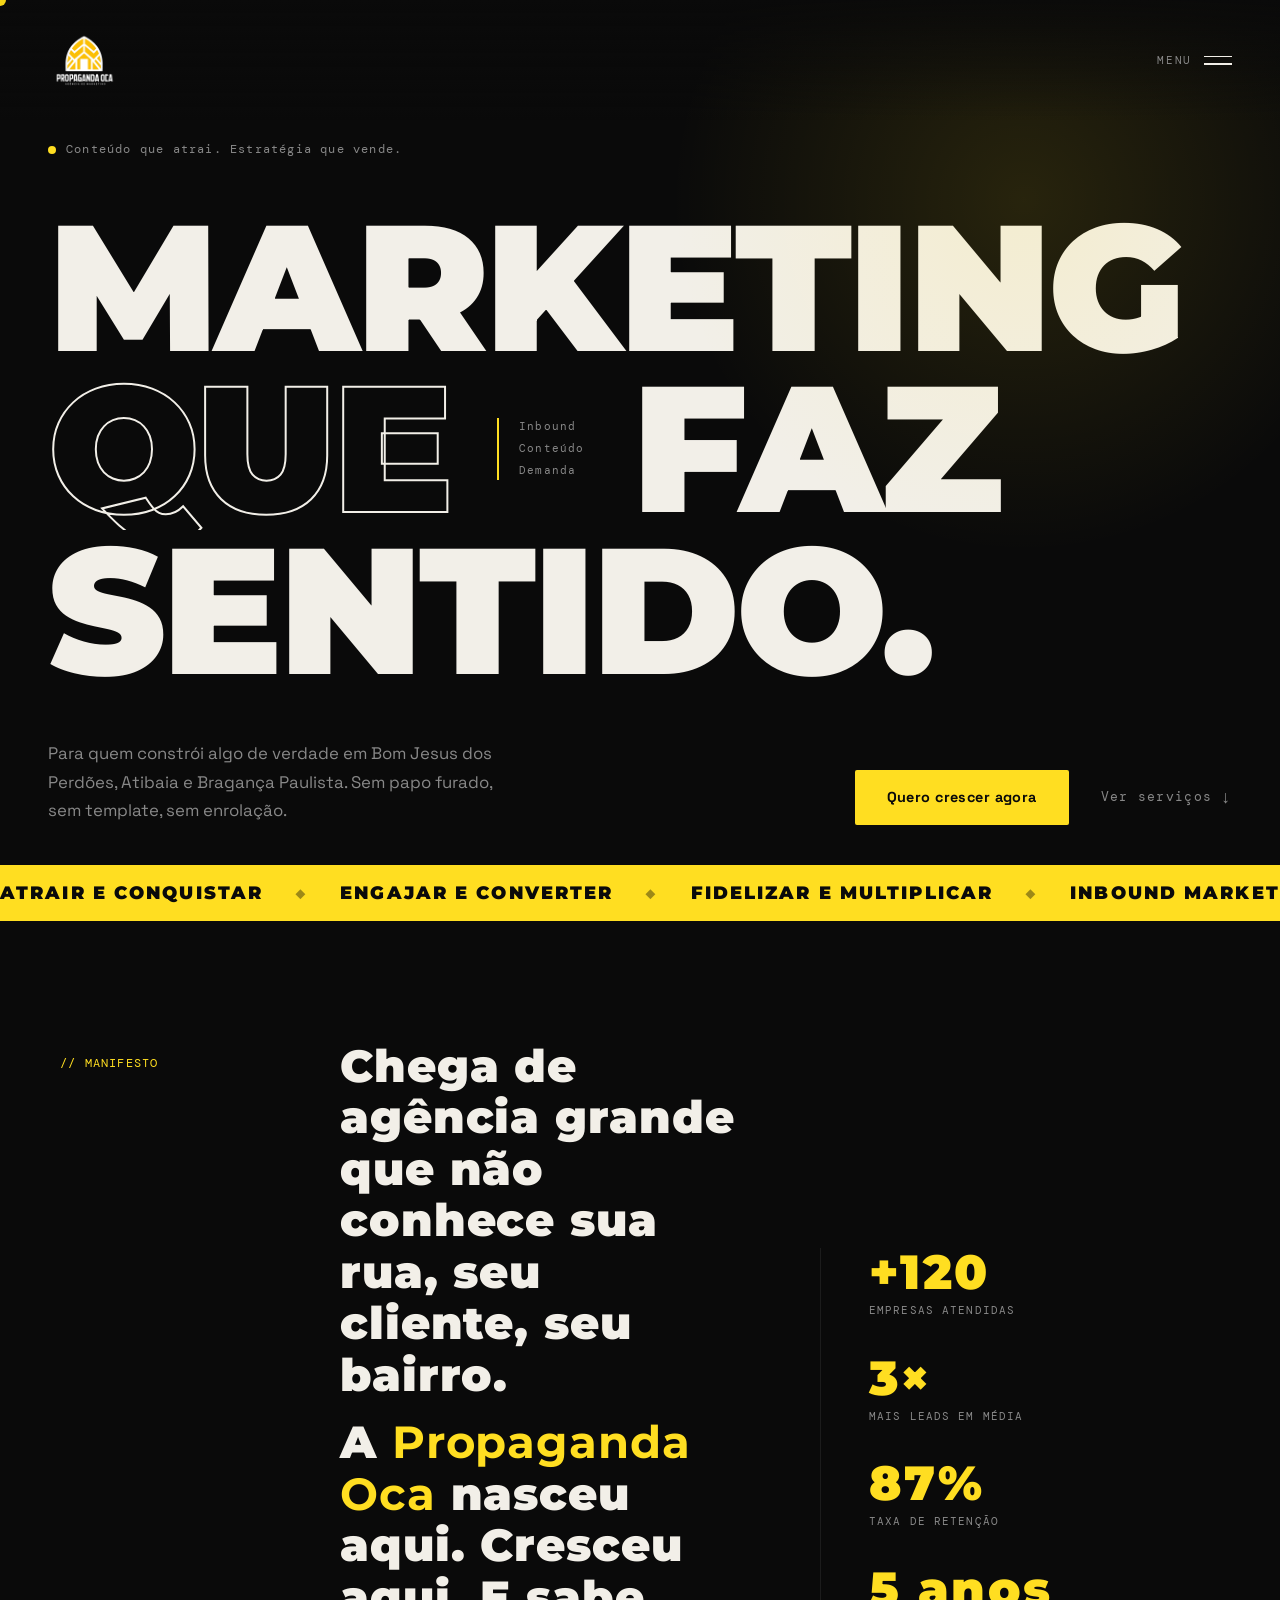
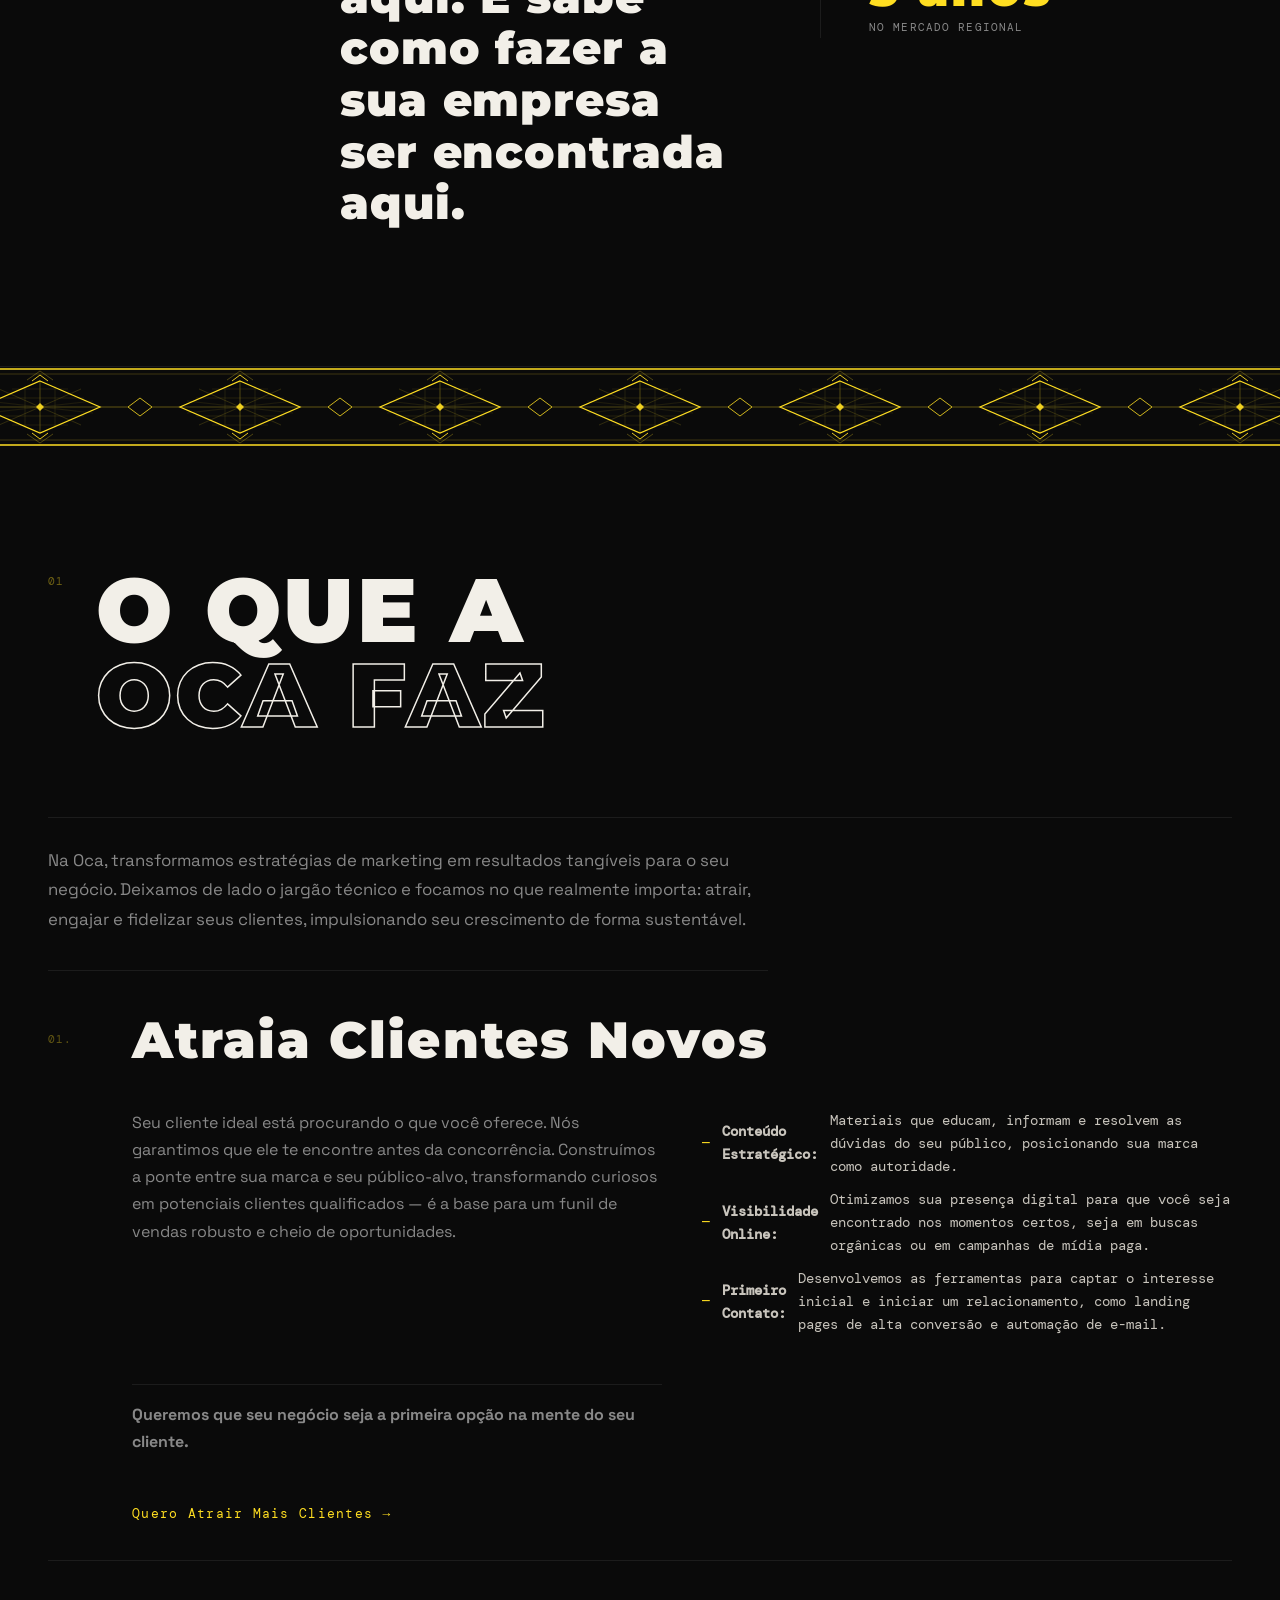
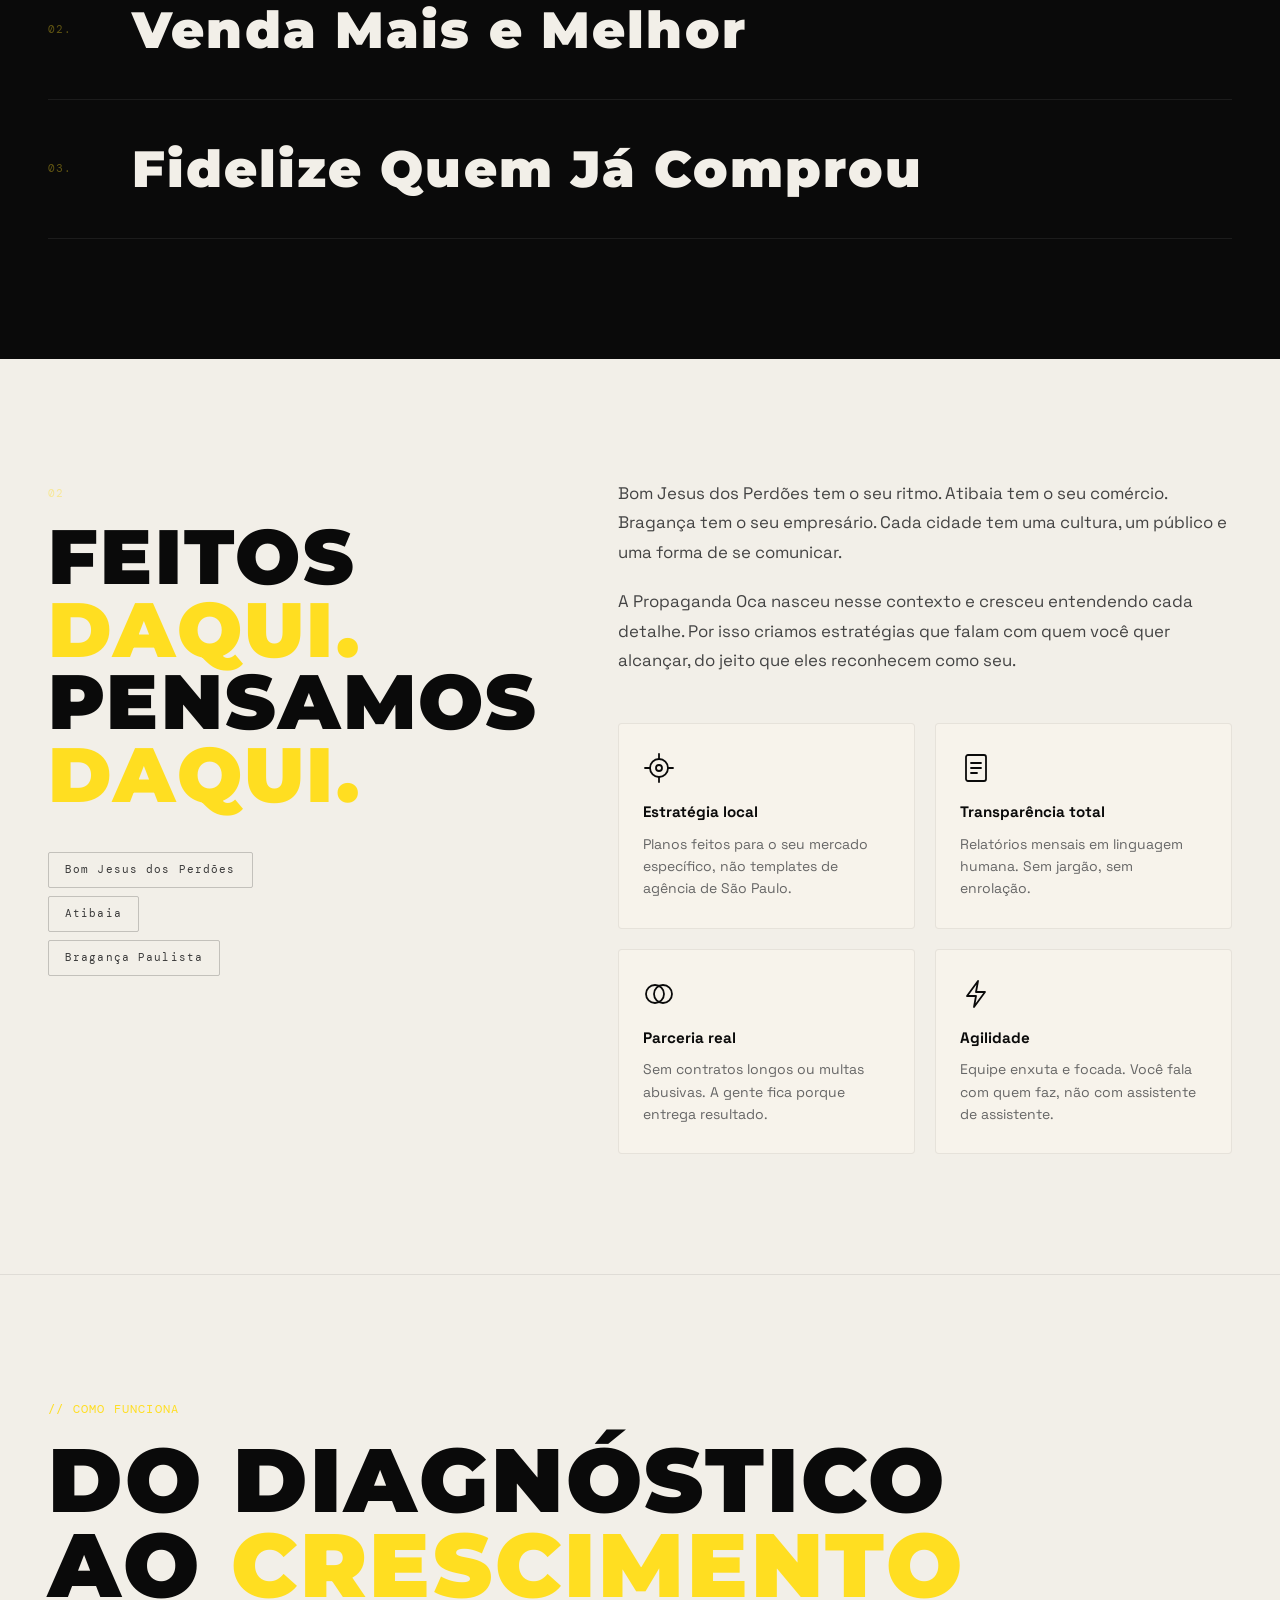
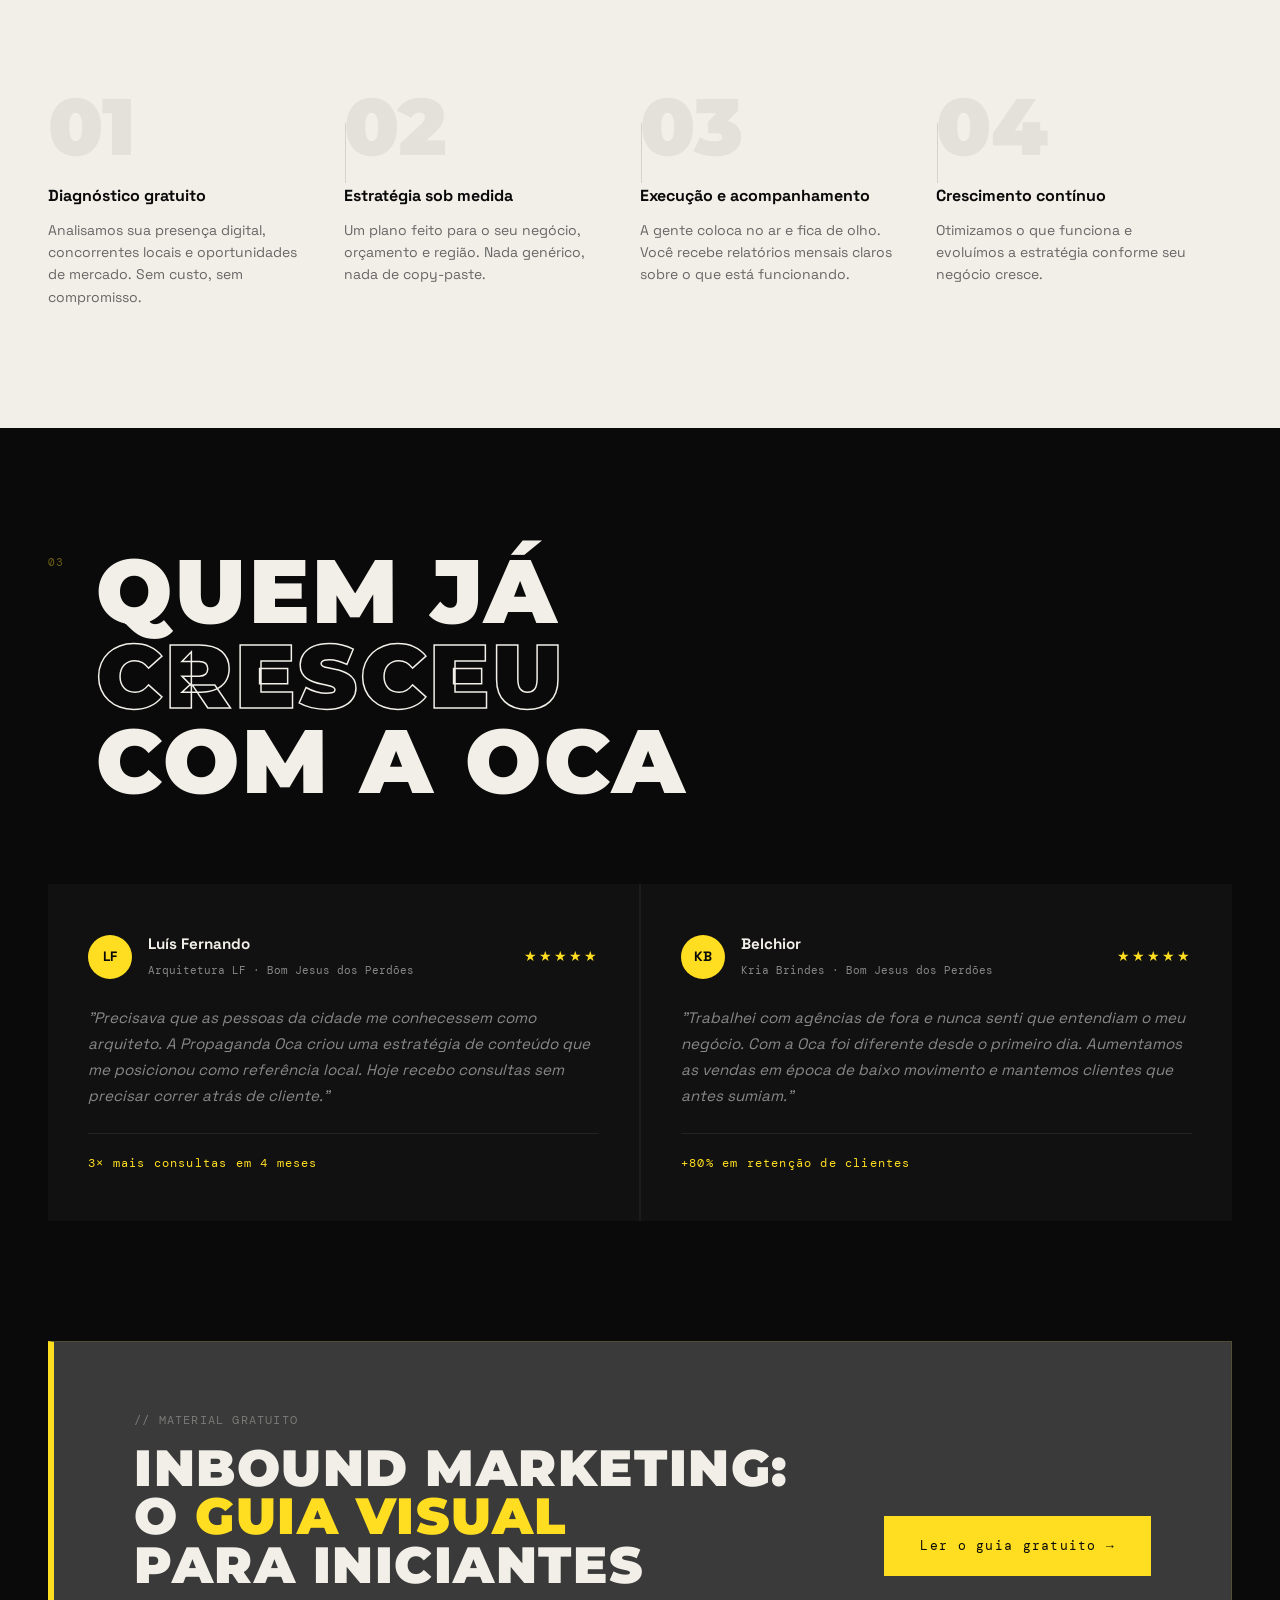
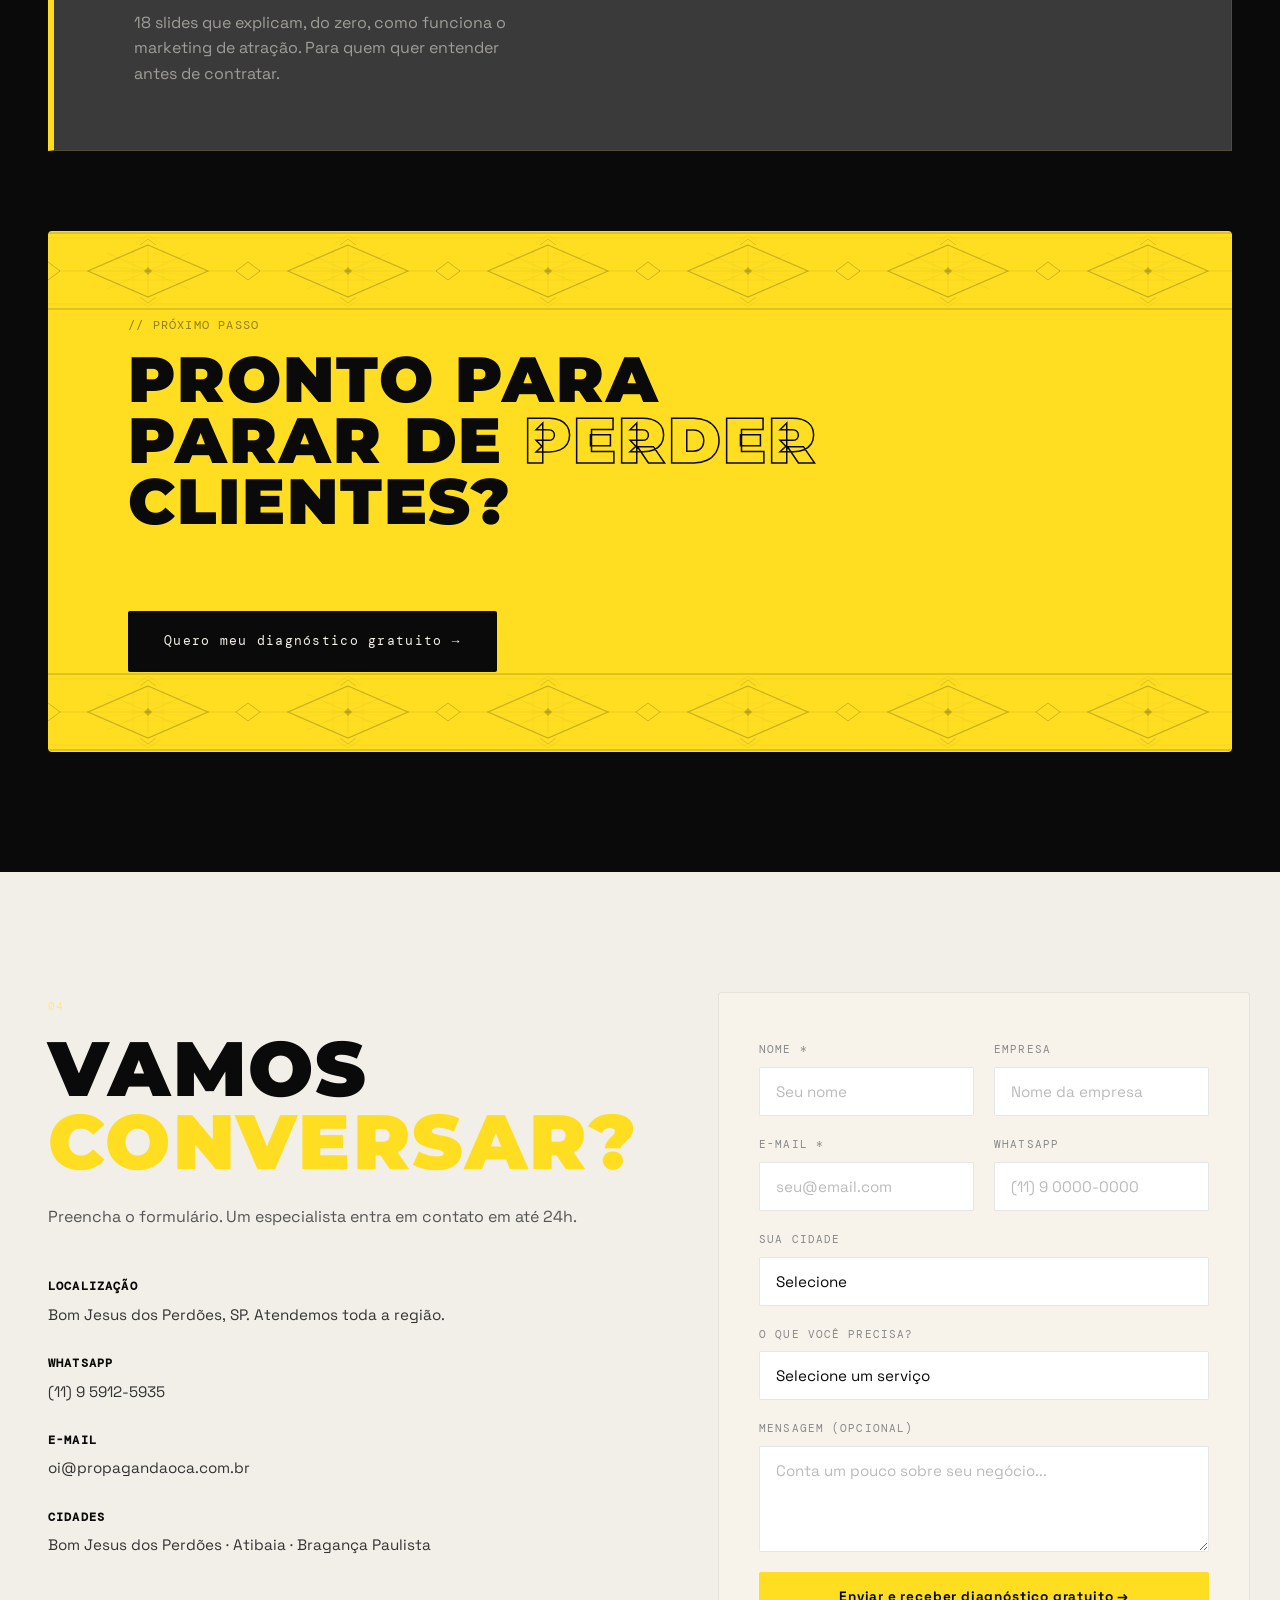
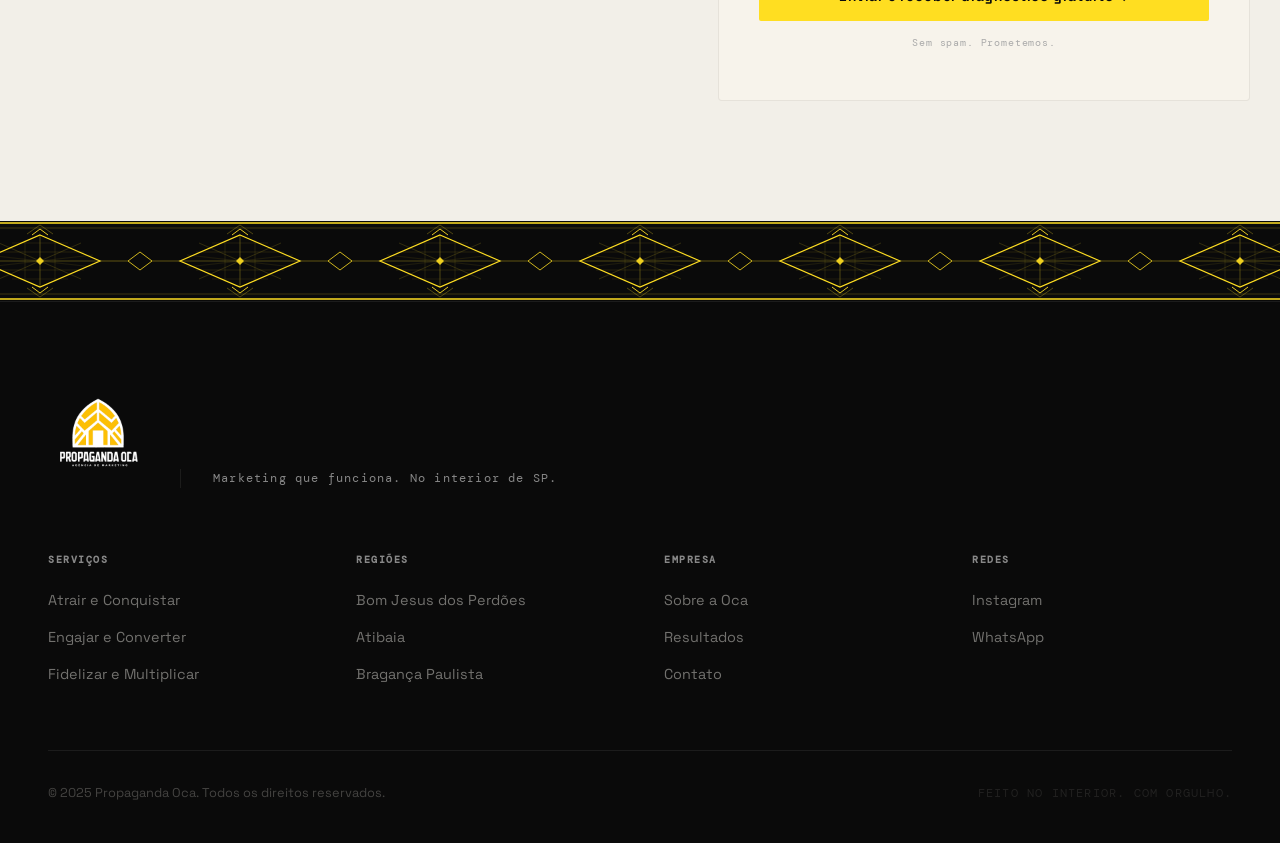
==== commit 4d815655: "Material Rico: adiciona guia visual de Inbound Marketing Apresentação interativa de 19 slides com id" ====
--- a/index.html
+++ b/index.html
@@ -306,6 +306,18 @@
     </div>
   </section>
 
+  <!-- MATERIAL RICO -->
+  <section class="material-rico">
+    <div class="material-inner">
+      <div class="material-text">
+        <span class="mono">// material gratuito</span>
+        <h2>INBOUND MARKETING:<br/>O <em>GUIA VISUAL</em><br/>PARA INICIANTES</h2>
+        <p>18 slides que explicam, do zero, como funciona o marketing de atração. Para quem quer entender antes de contratar.</p>
+      </div>
+      <a href="inbound-marketing.html" target="_blank" class="material-btn">Ler o guia gratuito →</a>
+    </div>
+  </section>
+
   <!-- CTA -->
   <section class="cta-section">
     <div class="cta-inner">
--- a/style.css
+++ b/style.css
@@ -792,6 +792,52 @@
 /* ==========================================
    CTA SECTION
    ========================================== */
+/* ==========================================
+   MATERIAL RICO
+   ========================================== */
+.material-rico {
+  padding: 0 48px 80px;
+}
+.material-inner {
+  max-width: 1280px;
+  margin: 0 auto;
+  background: var(--cinza);
+  border: 1px solid rgba(255,222,33,.12);
+  border-left: 6px solid var(--fogo);
+  padding: 64px 80px;
+  display: flex;
+  align-items: center;
+  justify-content: space-between;
+  gap: 60px;
+  flex-wrap: wrap;
+}
+.material-text .mono { color: rgba(242,239,232,.35); }
+.material-text h2 {
+  font-family: var(--display); font-weight: 900;
+  font-size: clamp(2rem, 4vw, 3.8rem);
+  line-height: .95;
+  letter-spacing: .03em;
+  color: var(--branco);
+  margin: 12px 0 20px;
+}
+.material-text h2 em { font-style: normal; color: var(--fogo); }
+.material-text p { color: rgba(242,239,232,.55); font-size: 1rem; max-width: 400px; }
+.material-btn {
+  display: inline-flex;
+  align-items: center;
+  gap: 12px;
+  background: var(--fogo);
+  color: var(--preto);
+  font-family: var(--mono);
+  font-size: .8rem;
+  letter-spacing: .1em;
+  padding: 20px 36px;
+  white-space: nowrap;
+  flex-shrink: 0;
+  transition: background .2s, color .2s;
+}
+.material-btn:hover { background: var(--branco); }
+
 .cta-section {
   padding: 0 48px 120px;
 }
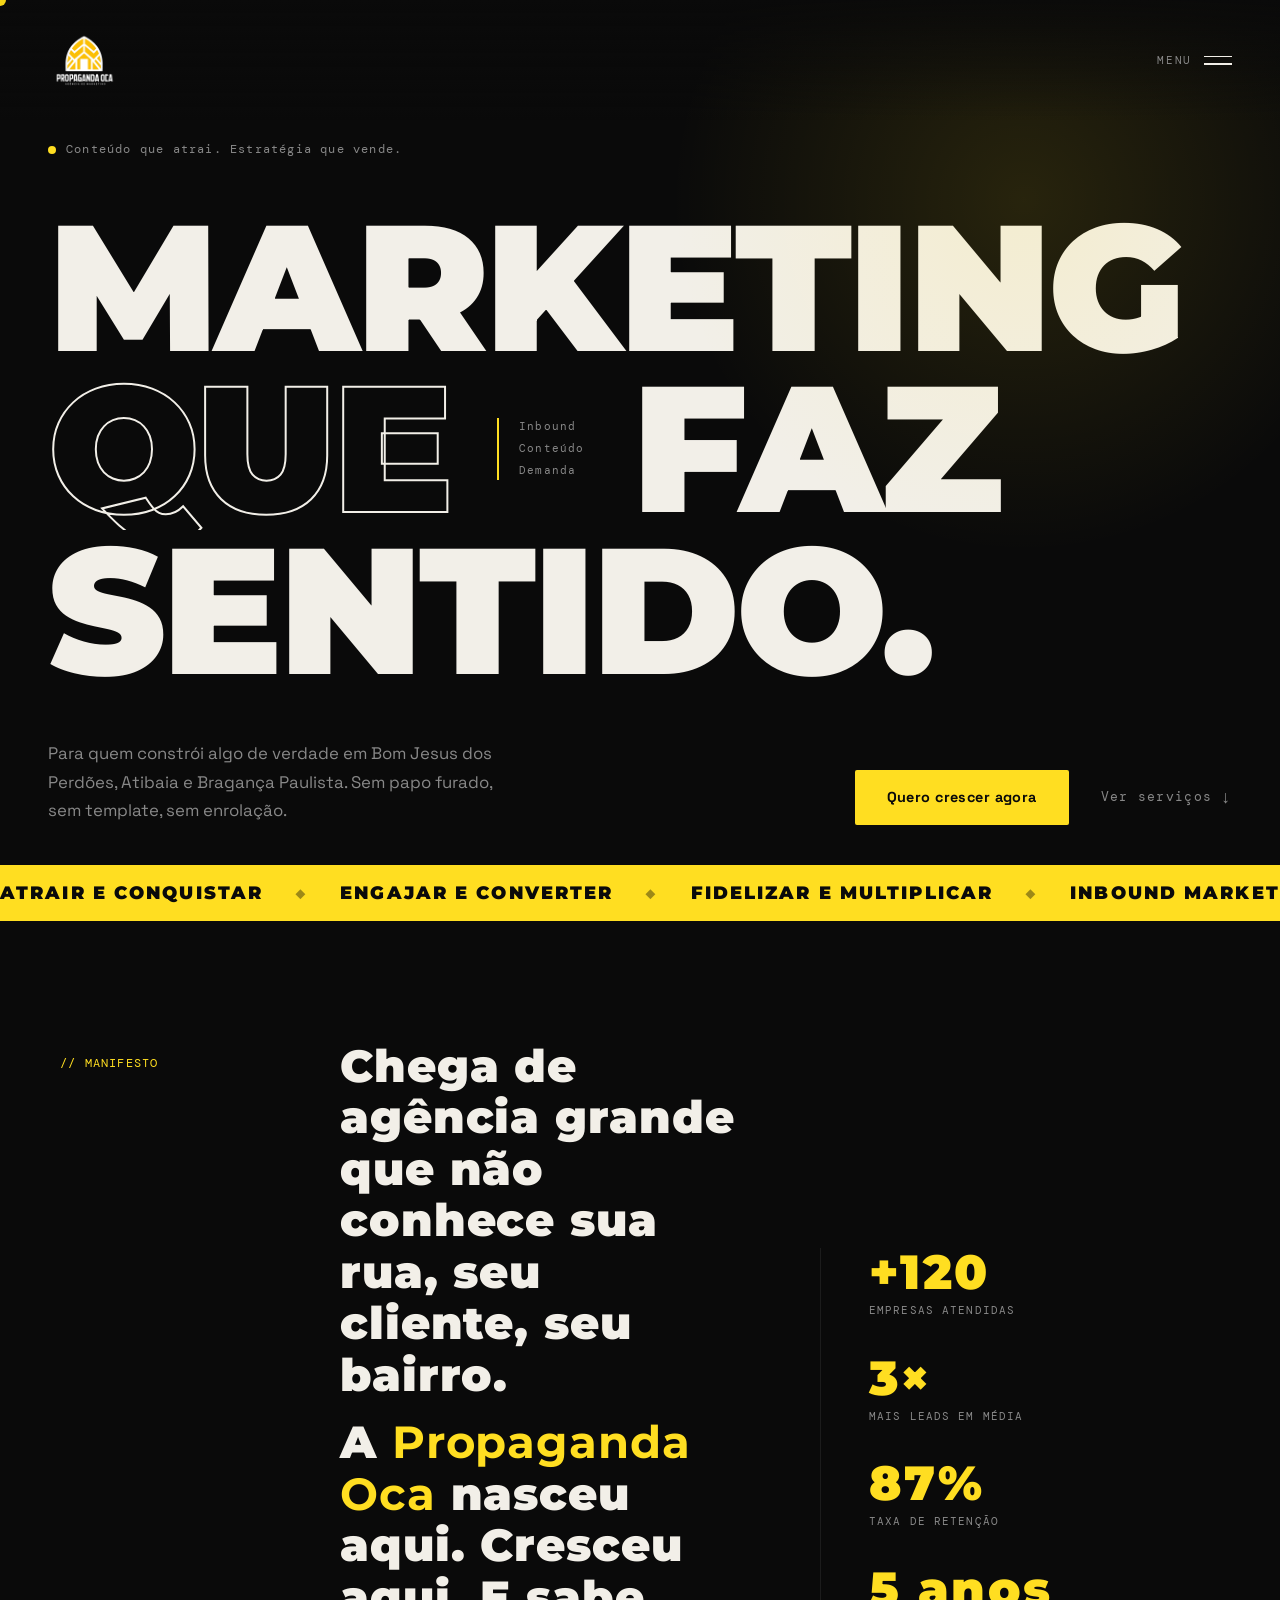
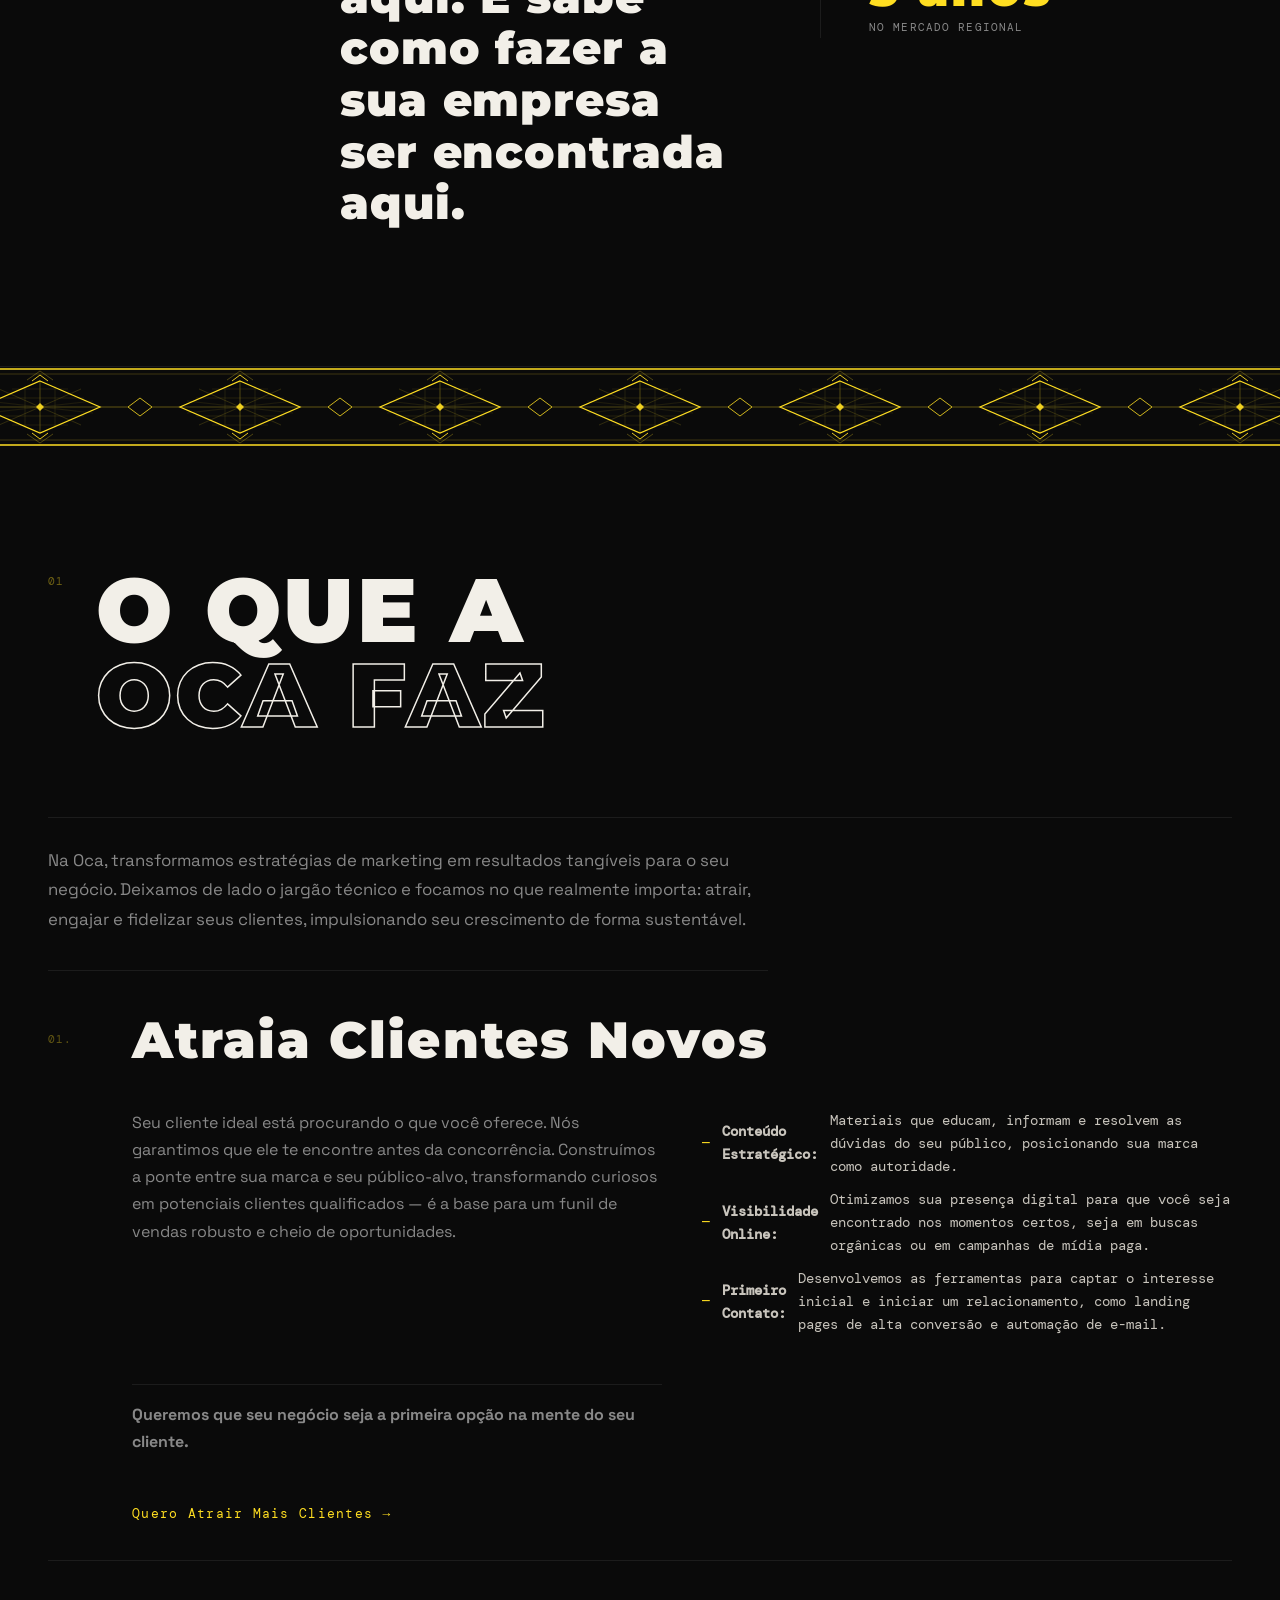
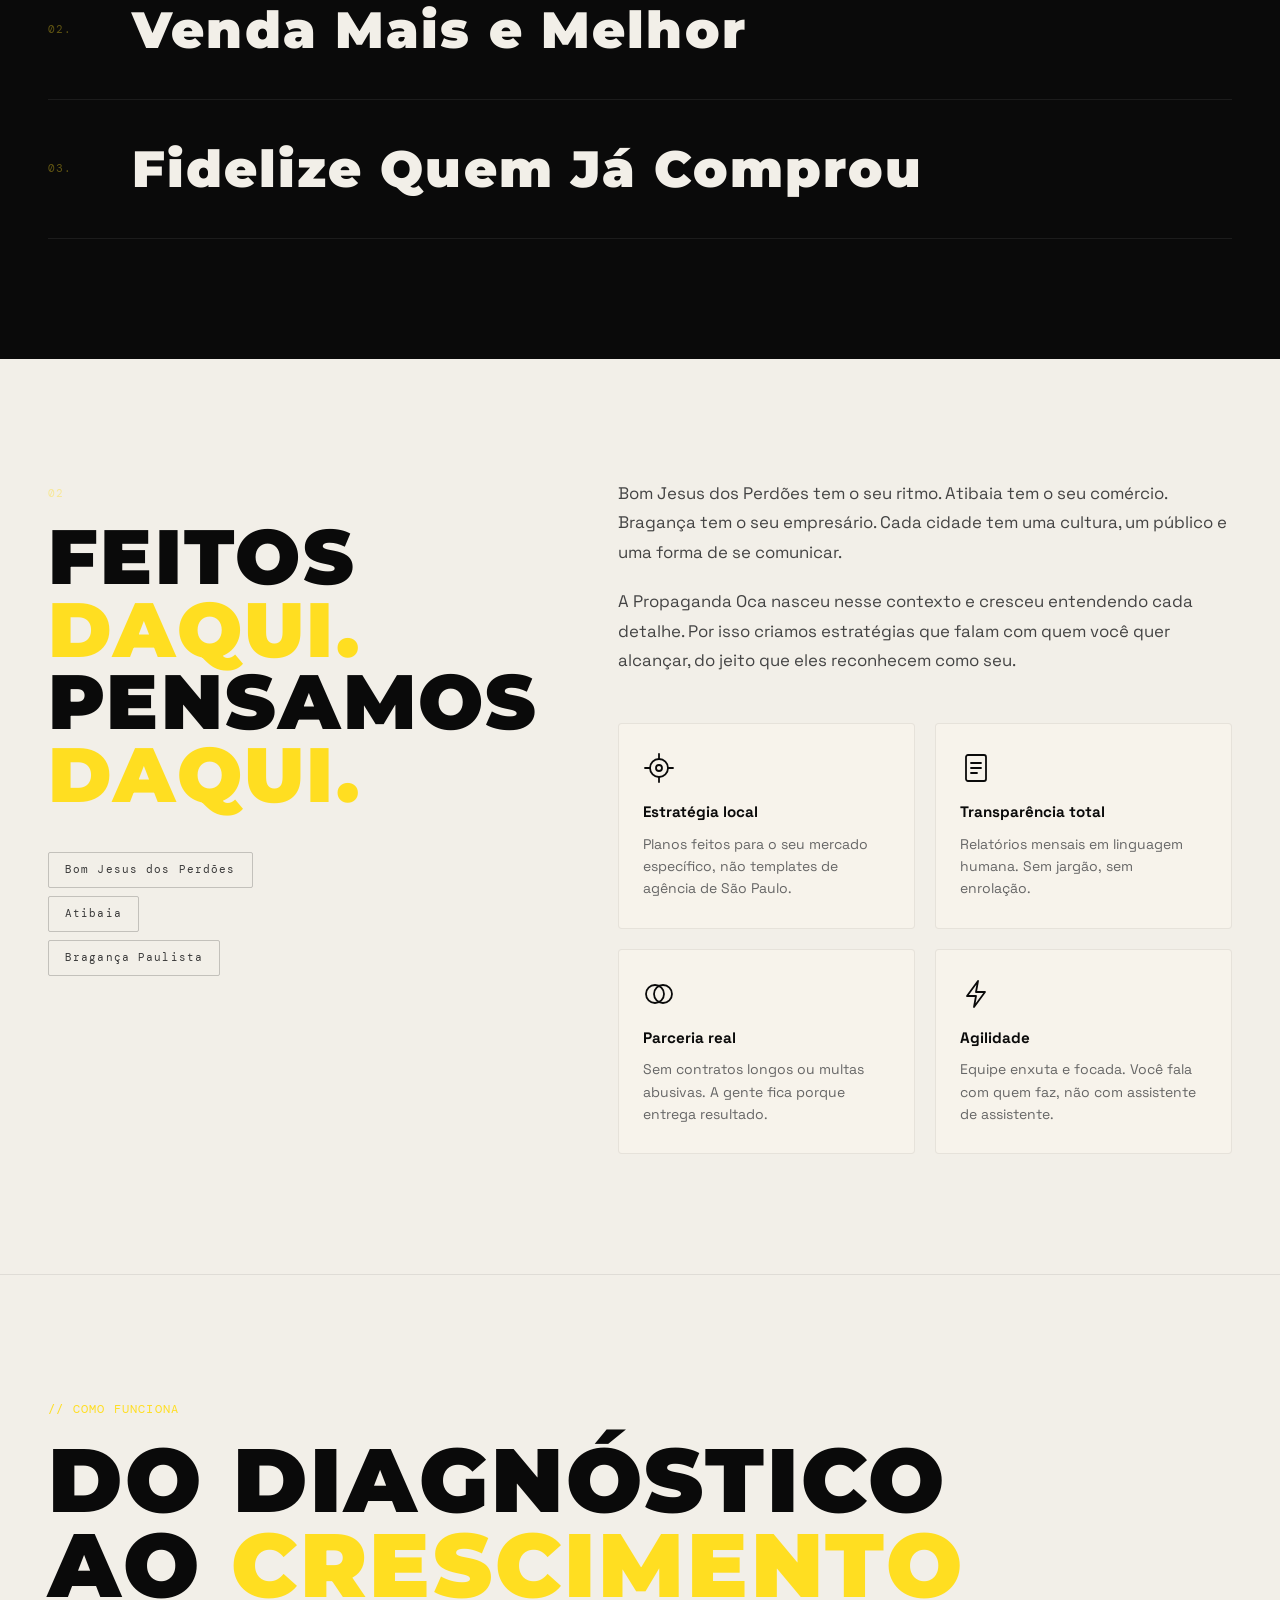
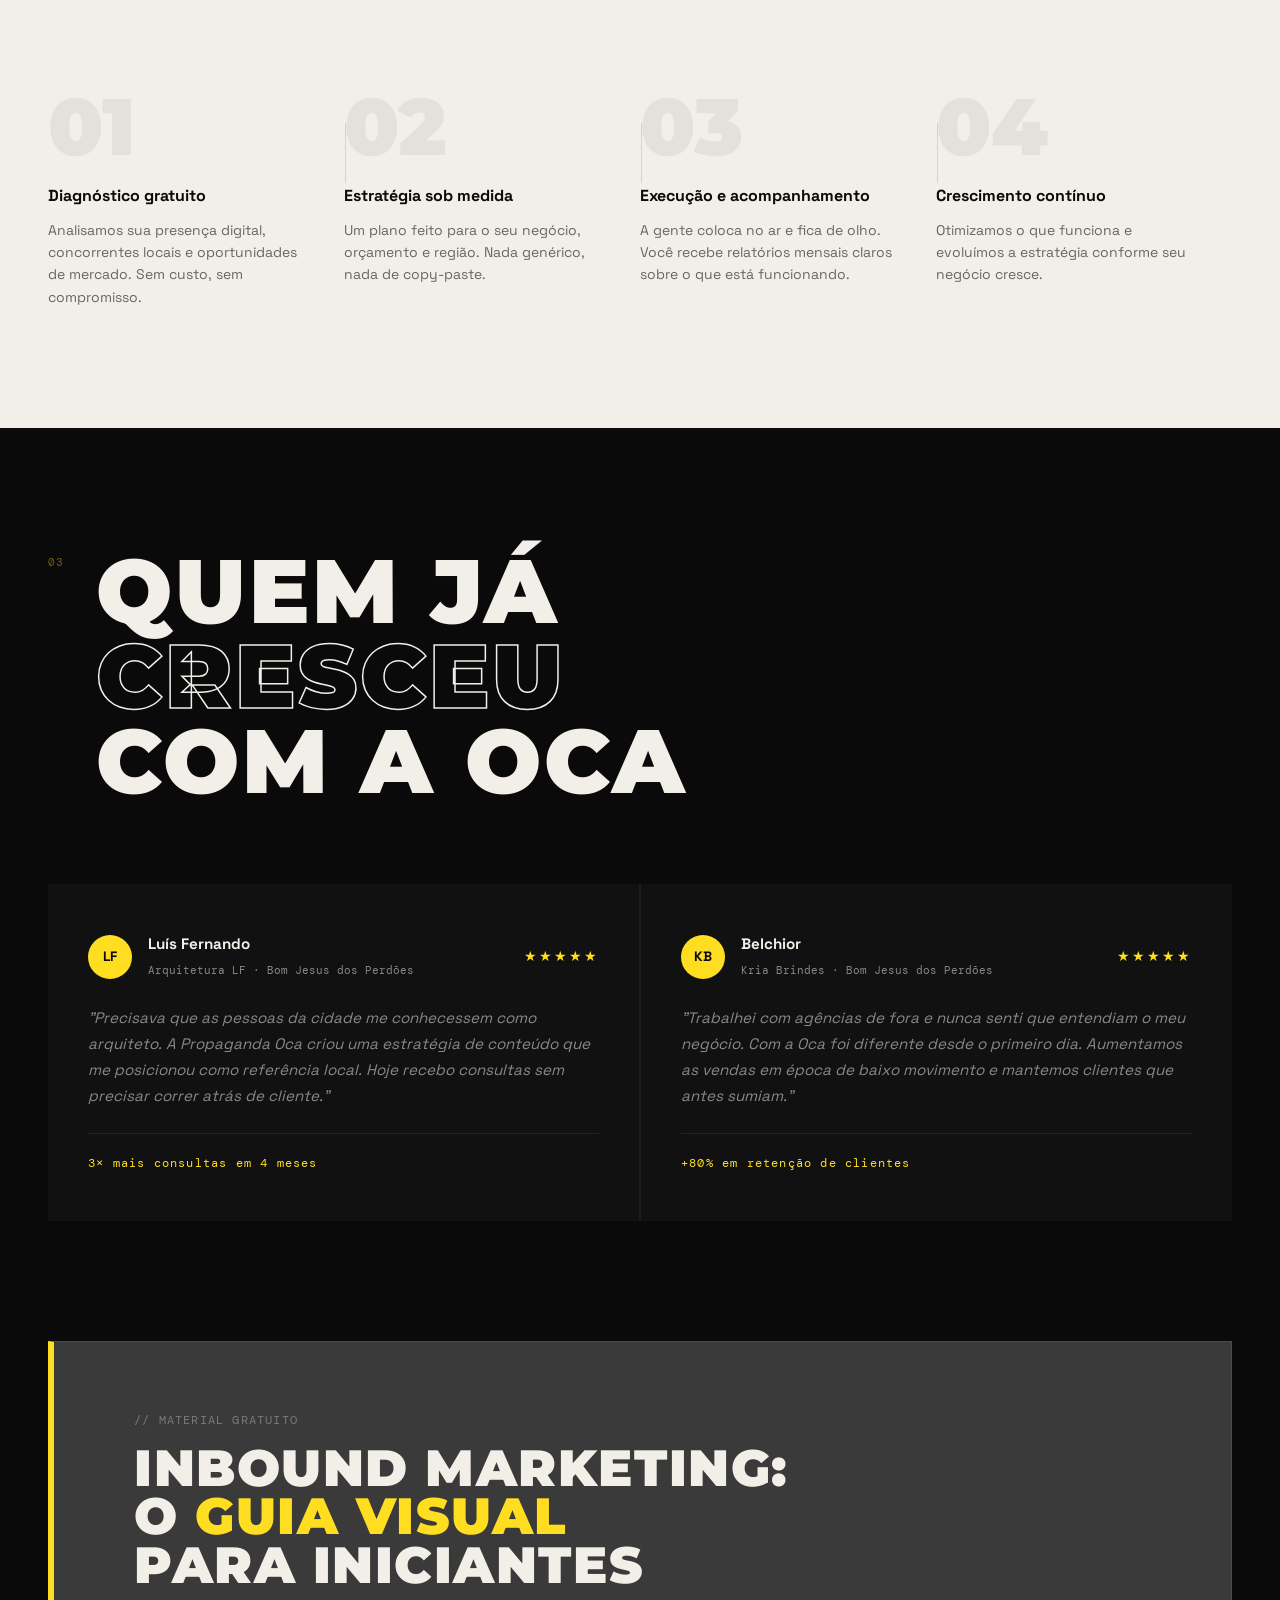
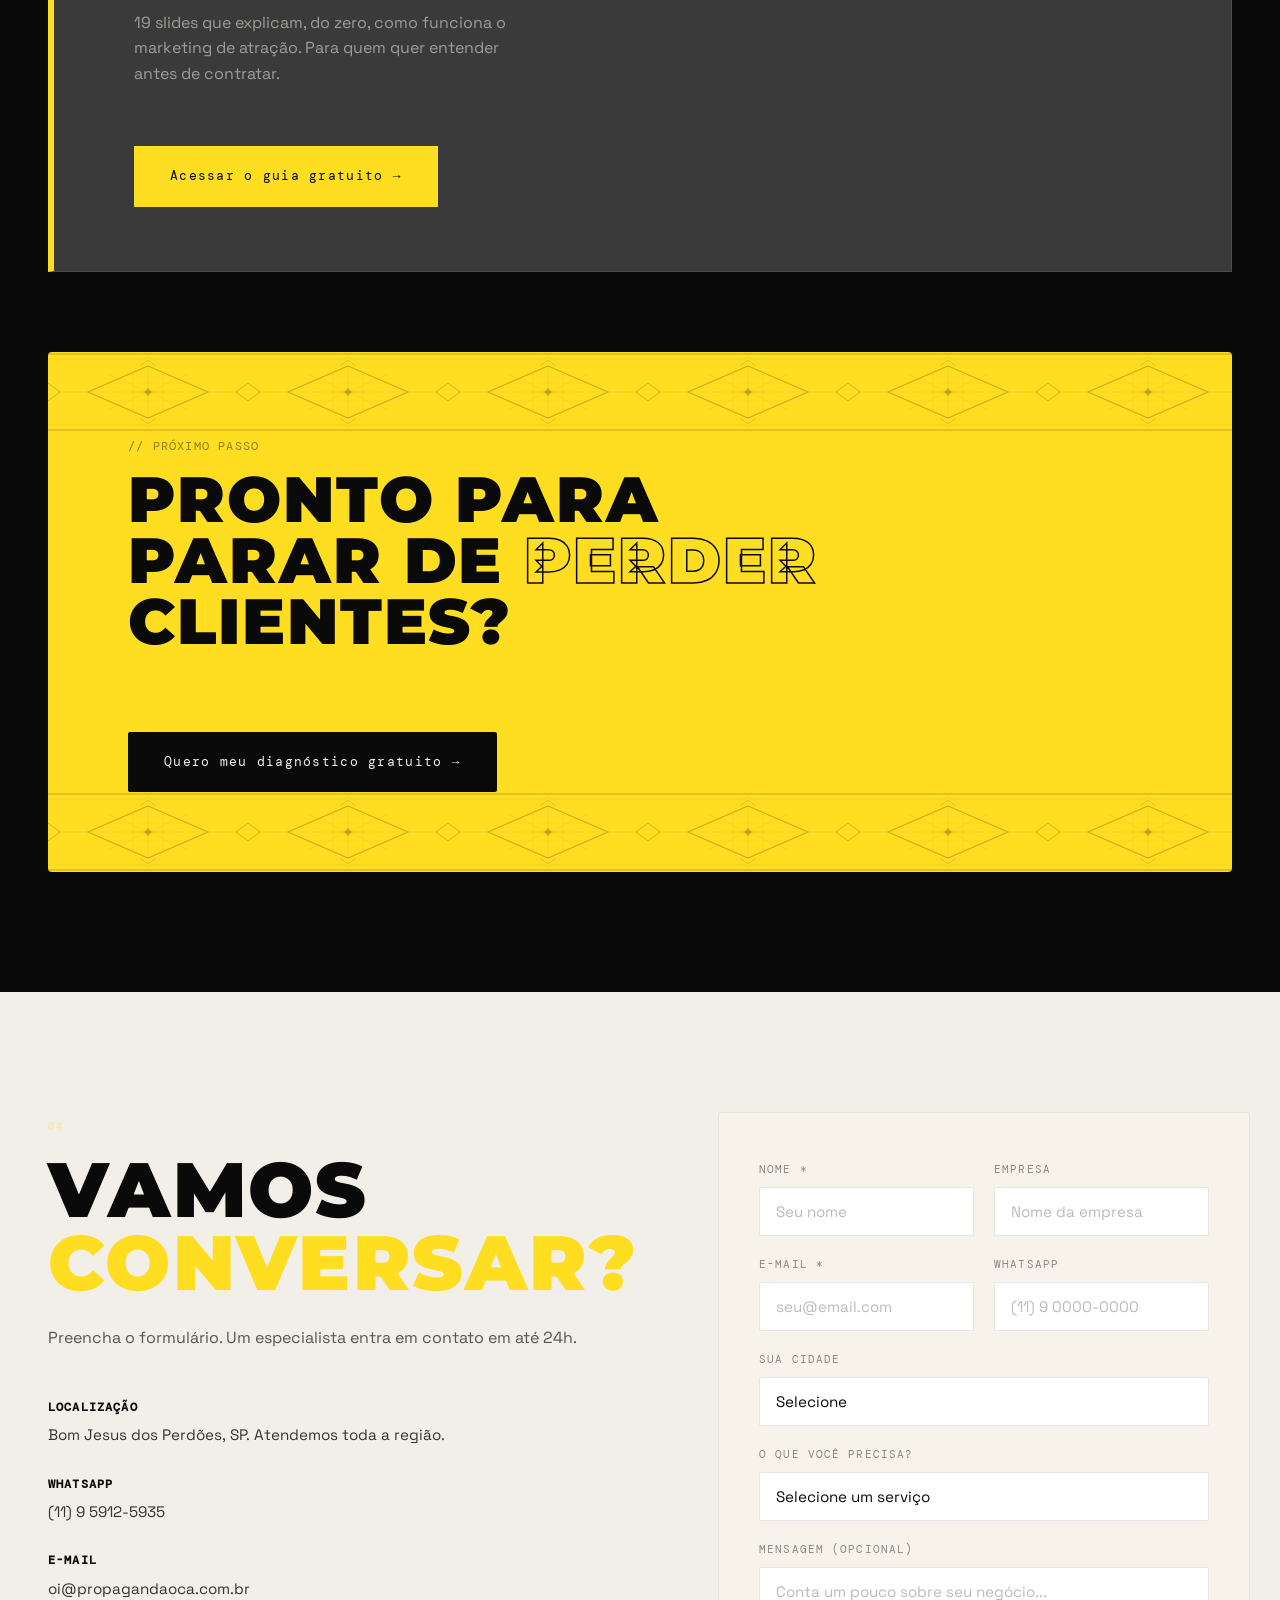
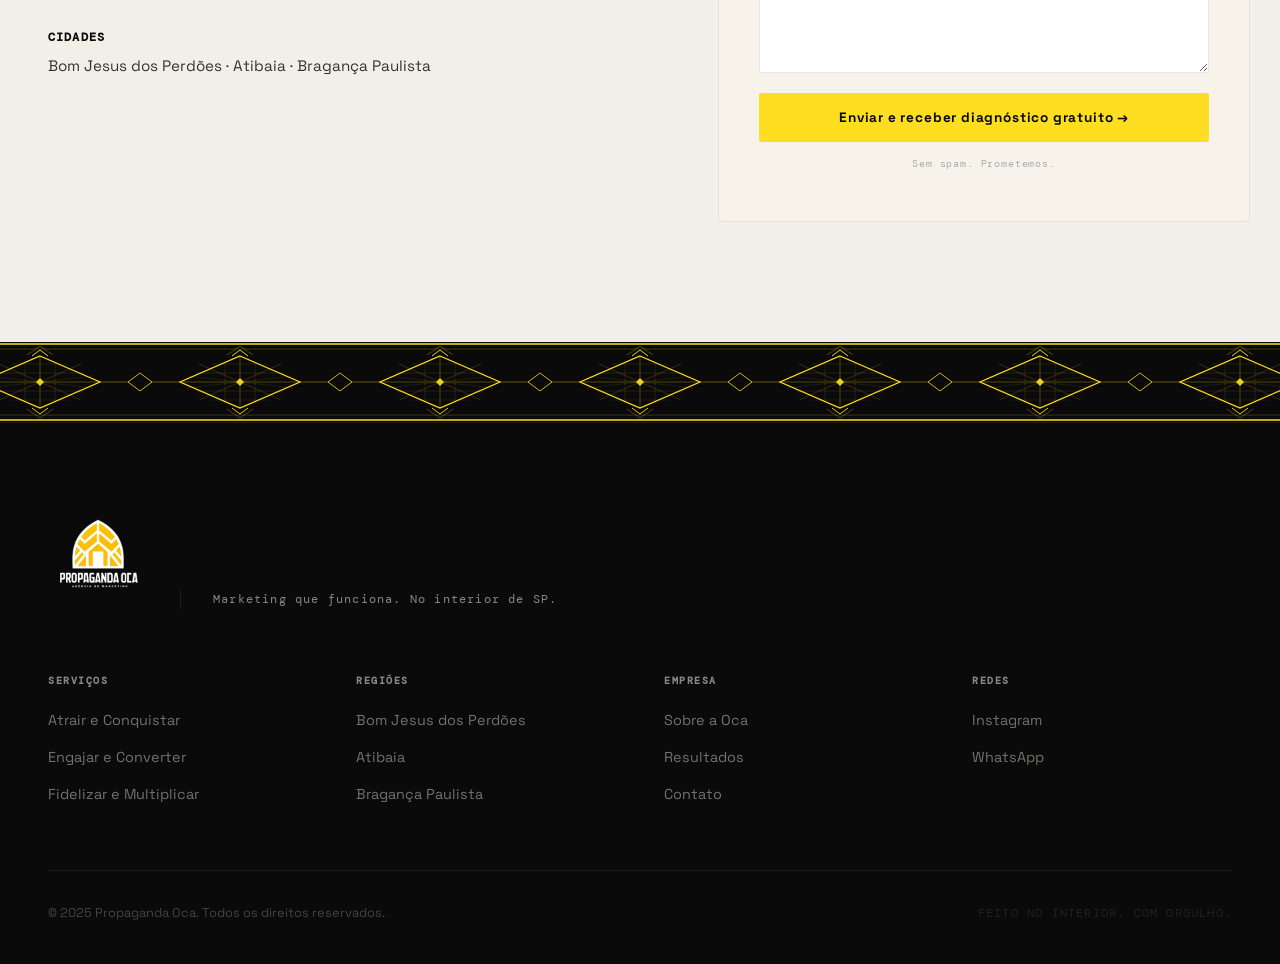
==== commit c975f77b: "Guia Inbound: adiciona página de captura de leads Nova landing page guia-inbound.html com formulário" ====
--- a/index.html
+++ b/index.html
@@ -312,9 +312,9 @@
       <div class="material-text">
         <span class="mono">// material gratuito</span>
         <h2>INBOUND MARKETING:<br/>O <em>GUIA VISUAL</em><br/>PARA INICIANTES</h2>
-        <p>18 slides que explicam, do zero, como funciona o marketing de atração. Para quem quer entender antes de contratar.</p>
-      </div>
-      <a href="inbound-marketing.html" target="_blank" class="material-btn">Ler o guia gratuito →</a>
+        <p>19 slides que explicam, do zero, como funciona o marketing de atração. Para quem quer entender antes de contratar.</p>
+      </div>
+      <a href="guia-inbound.html" class="material-btn">Acessar o guia gratuito →</a>
     </div>
   </section>
 
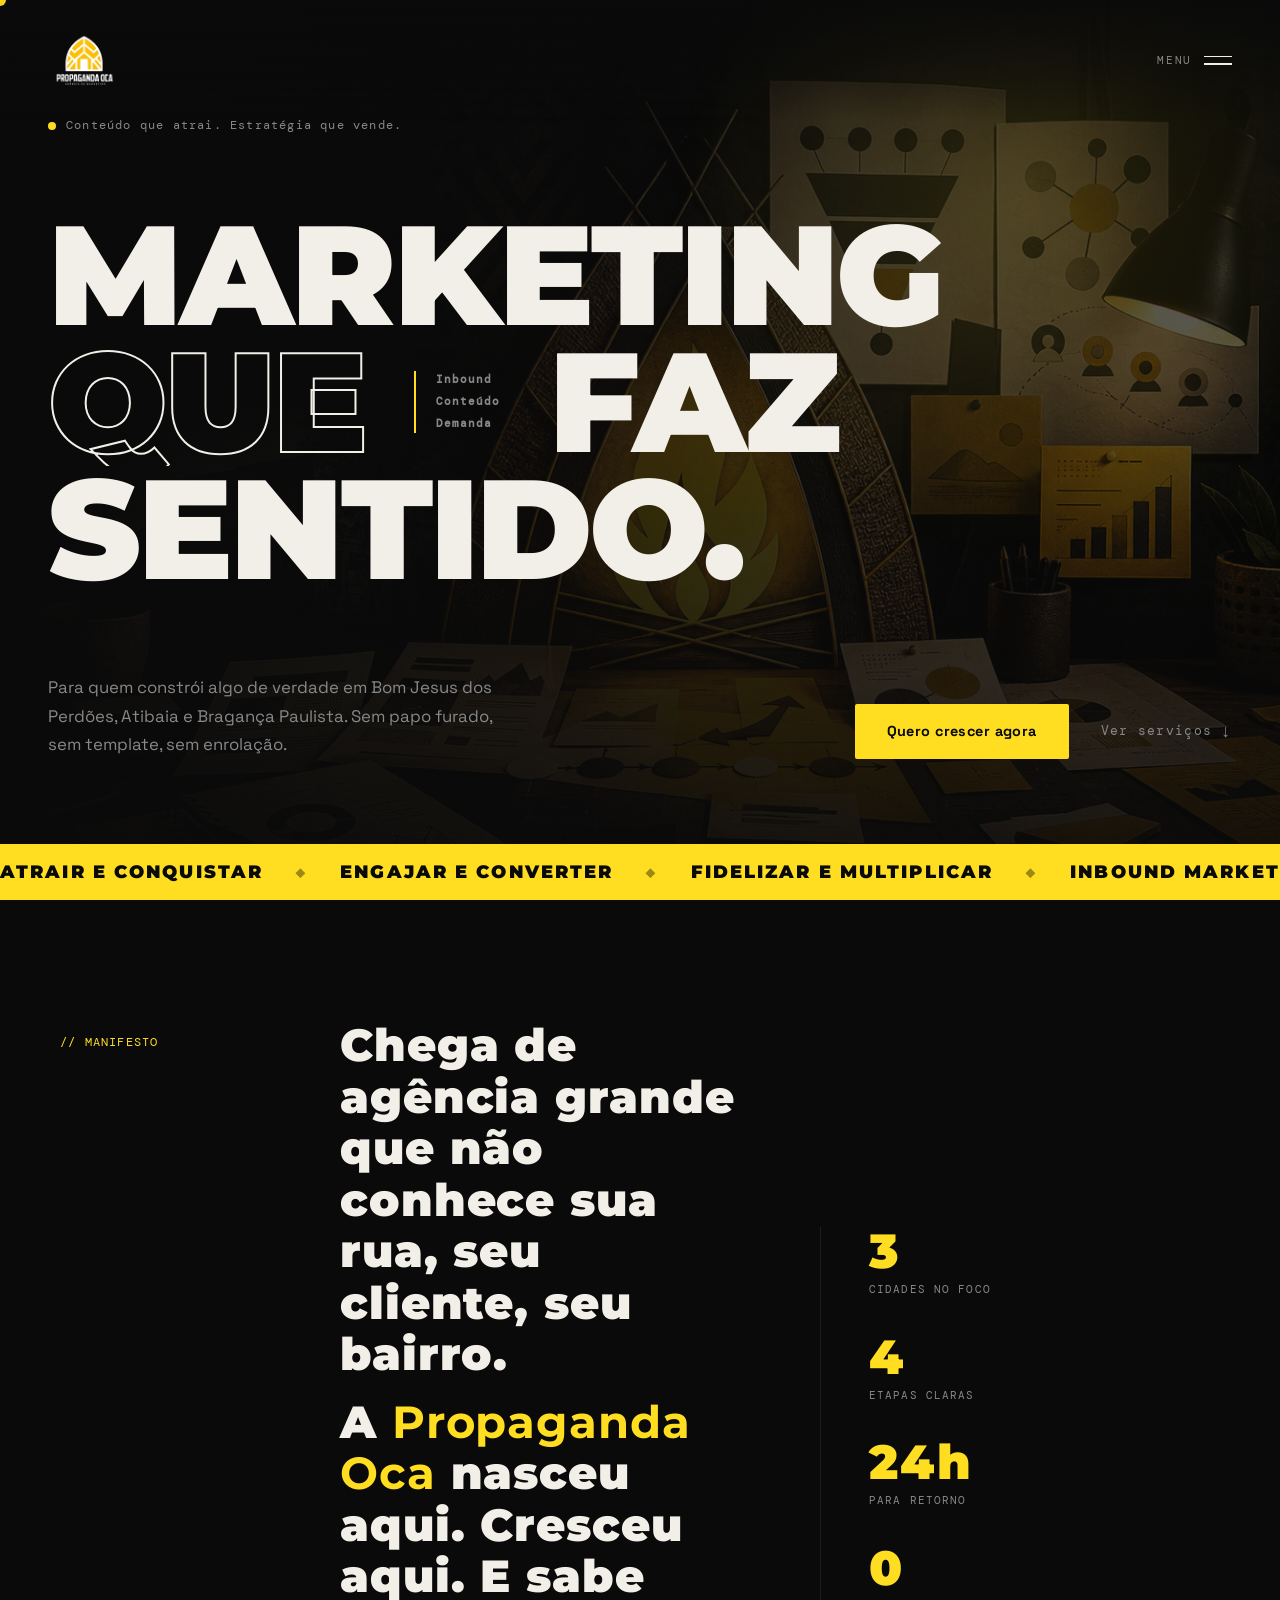
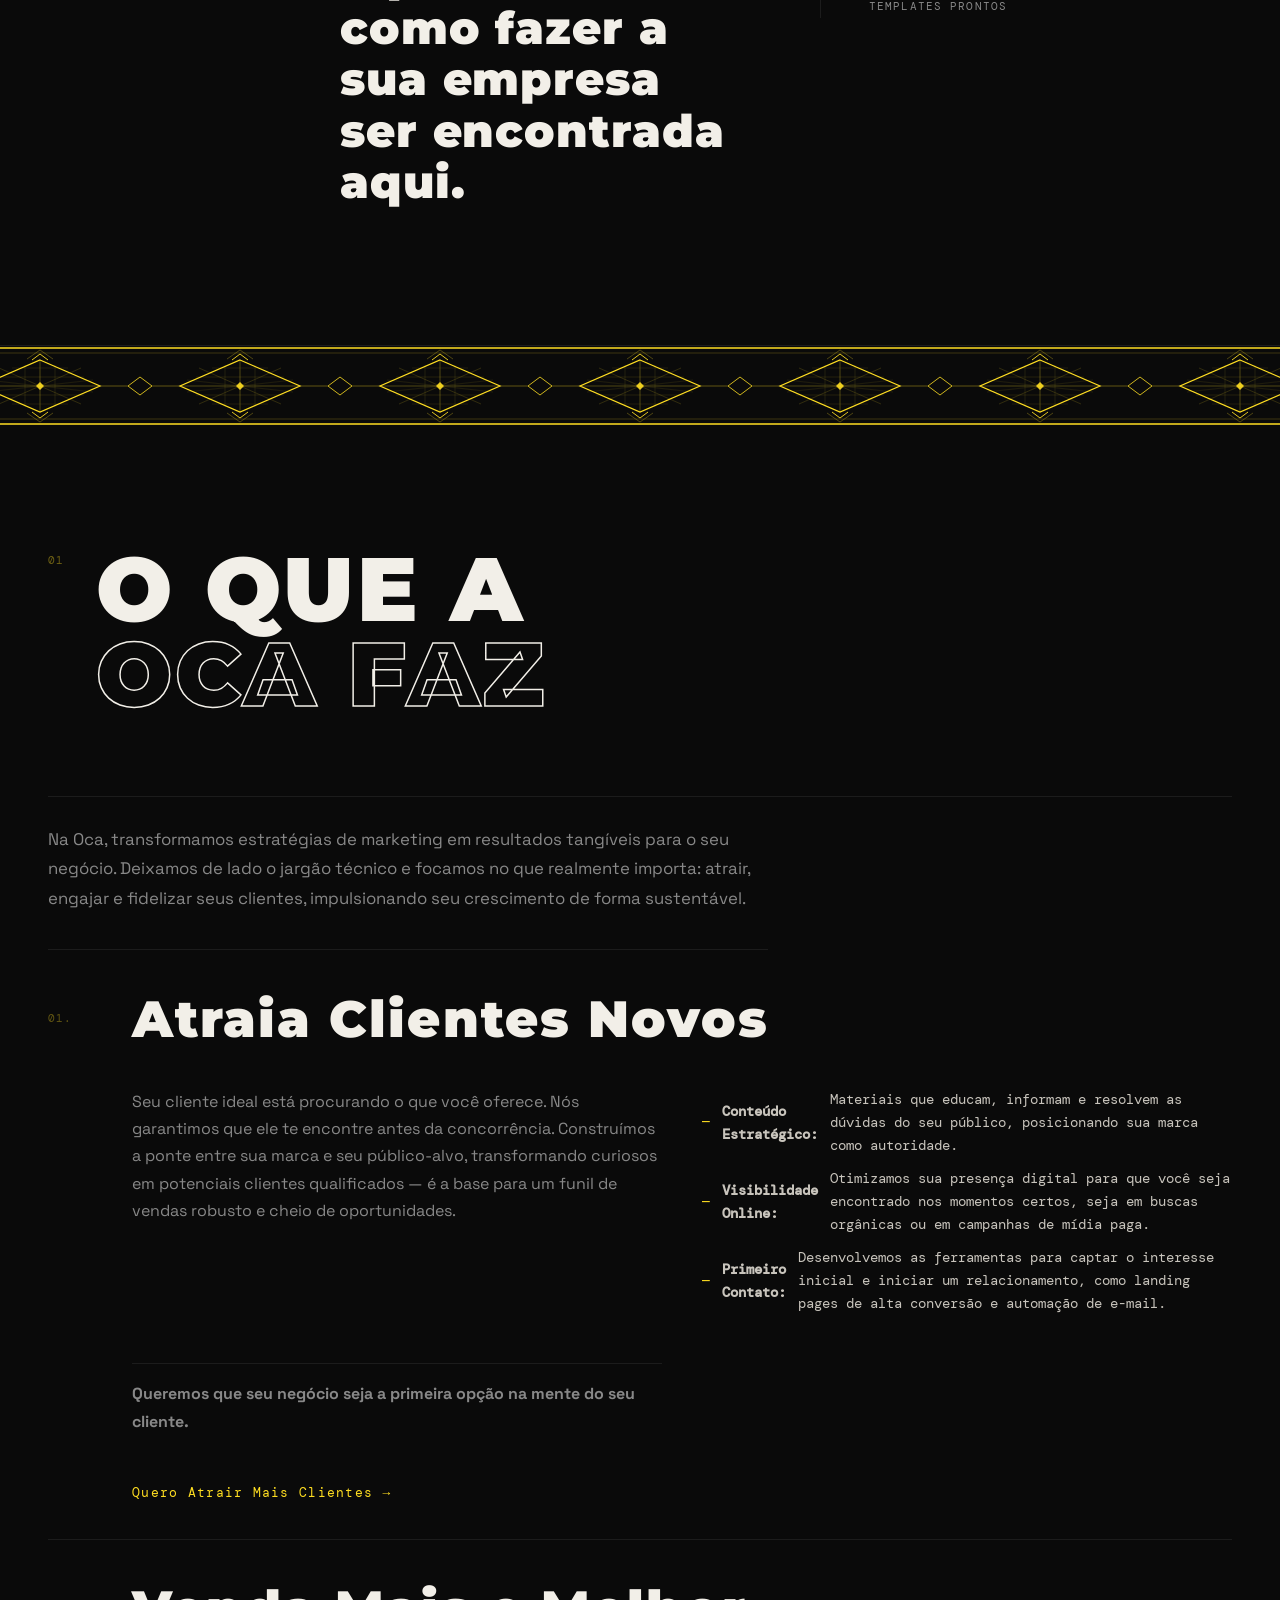
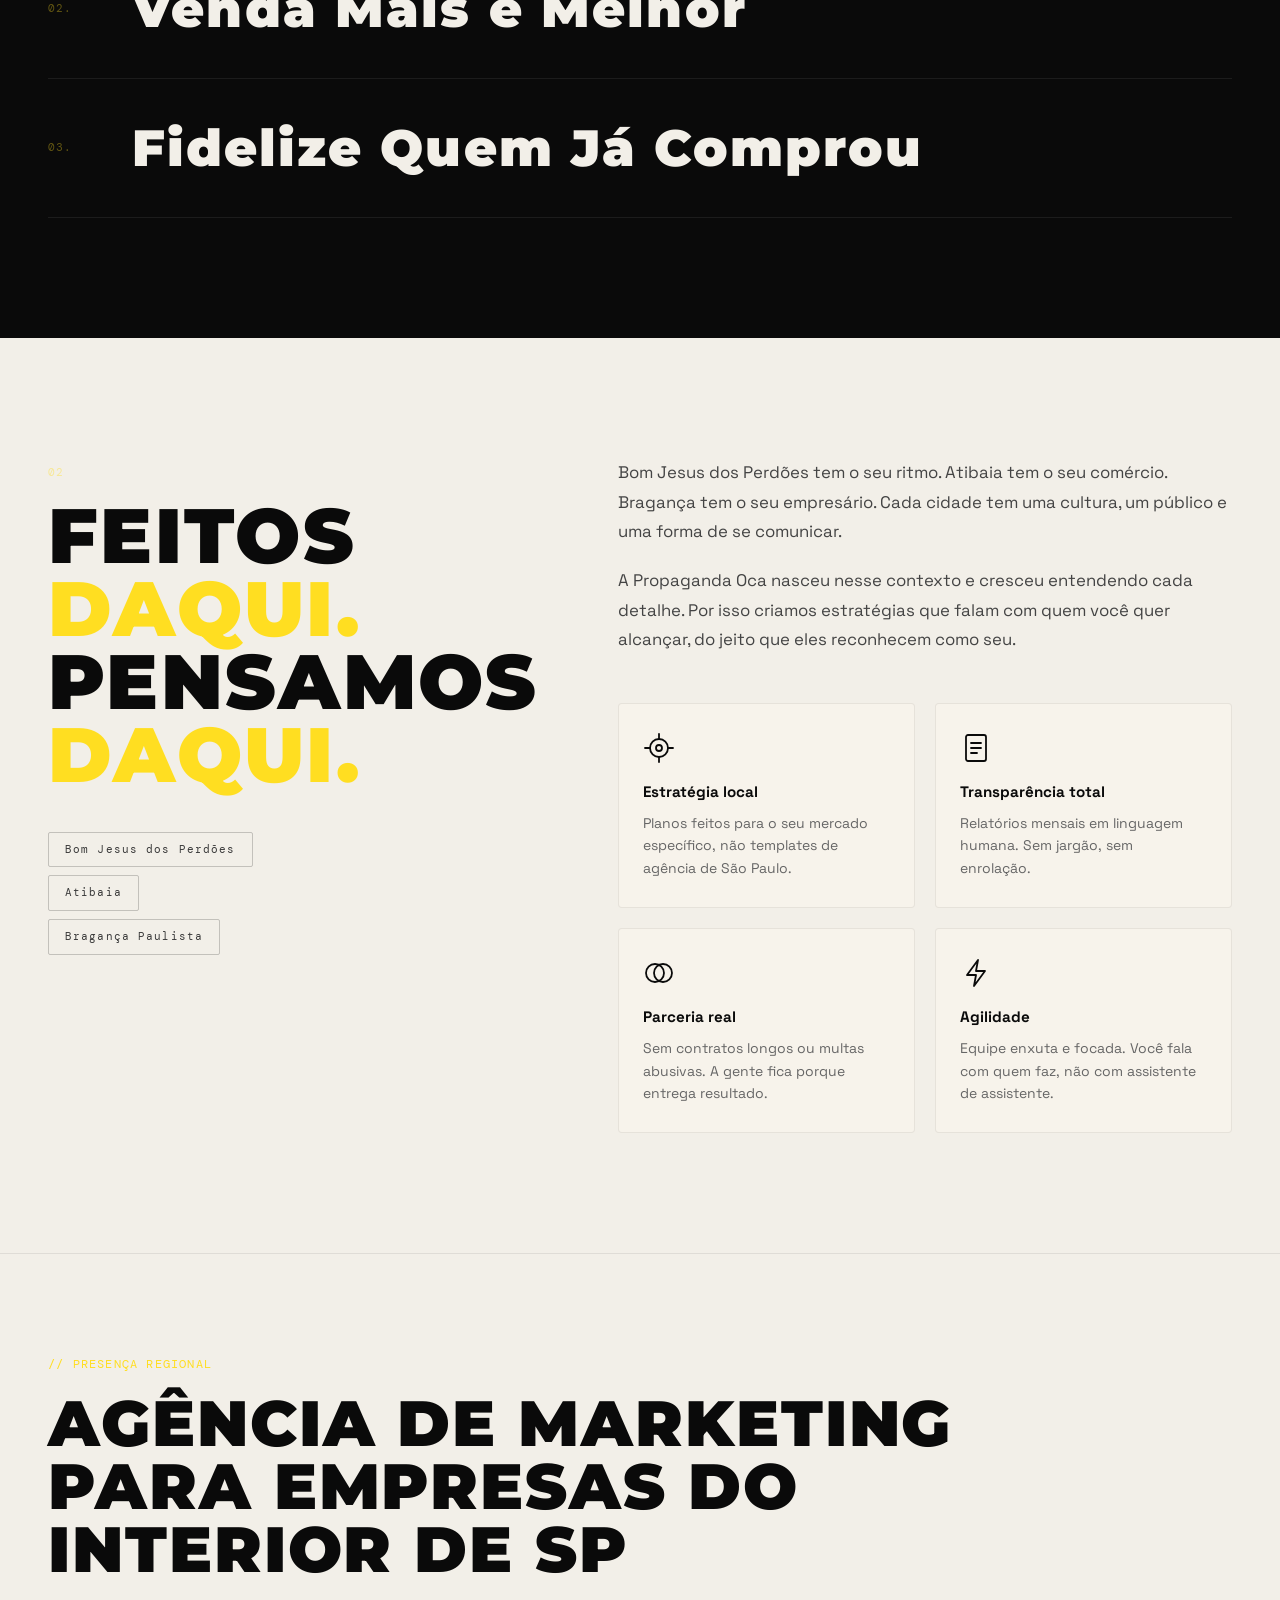
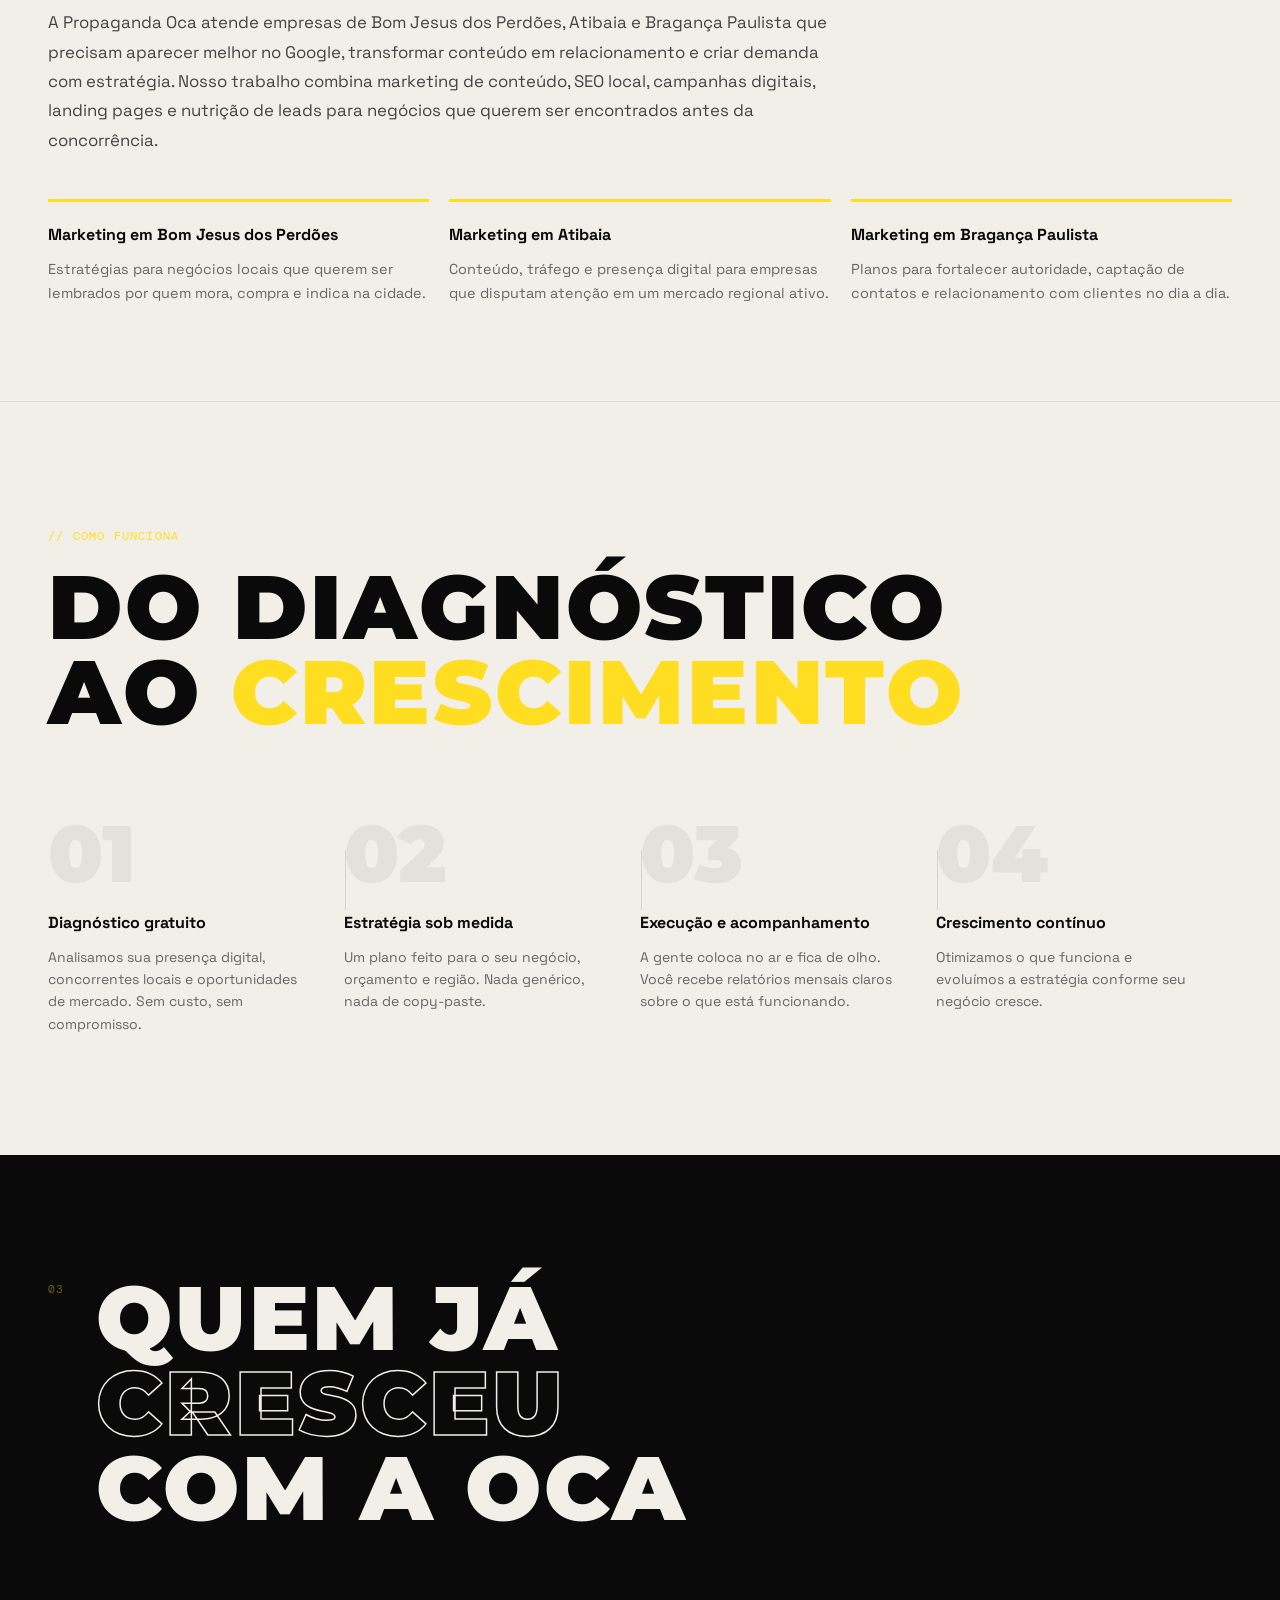
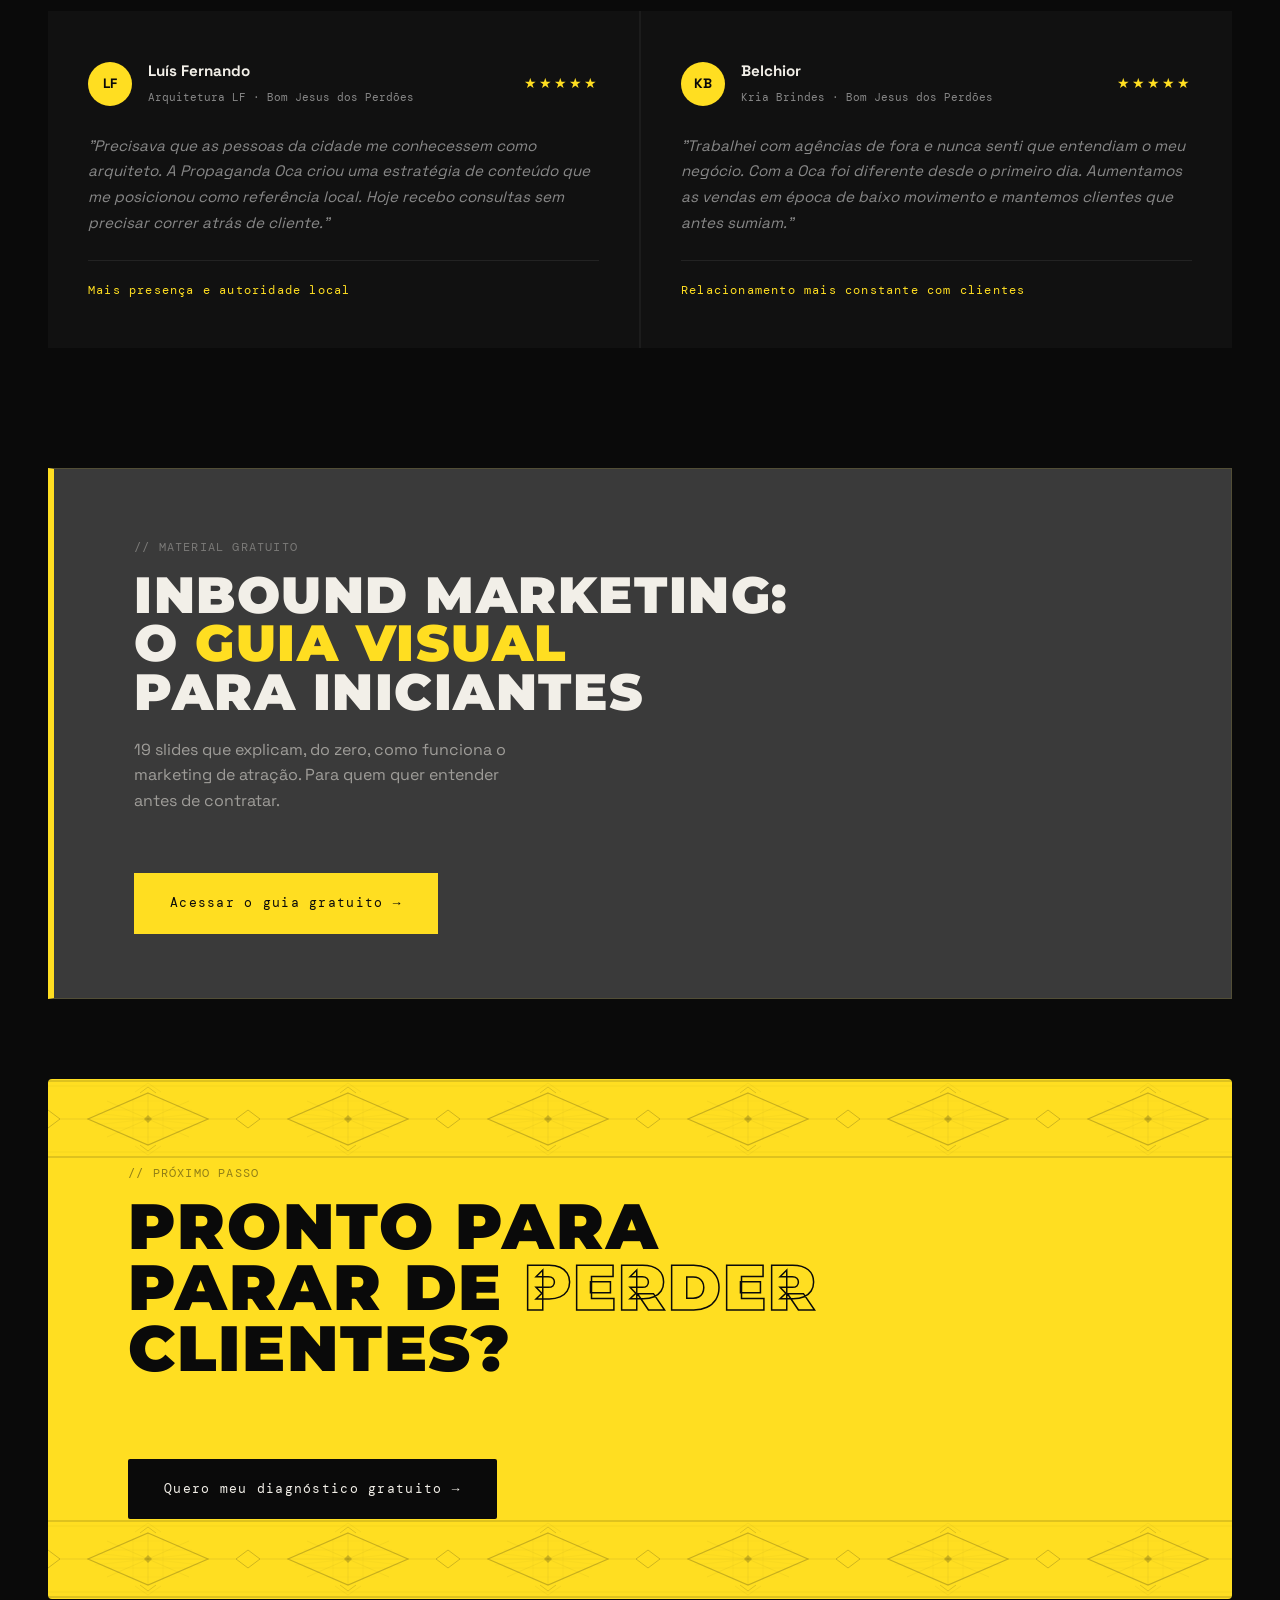
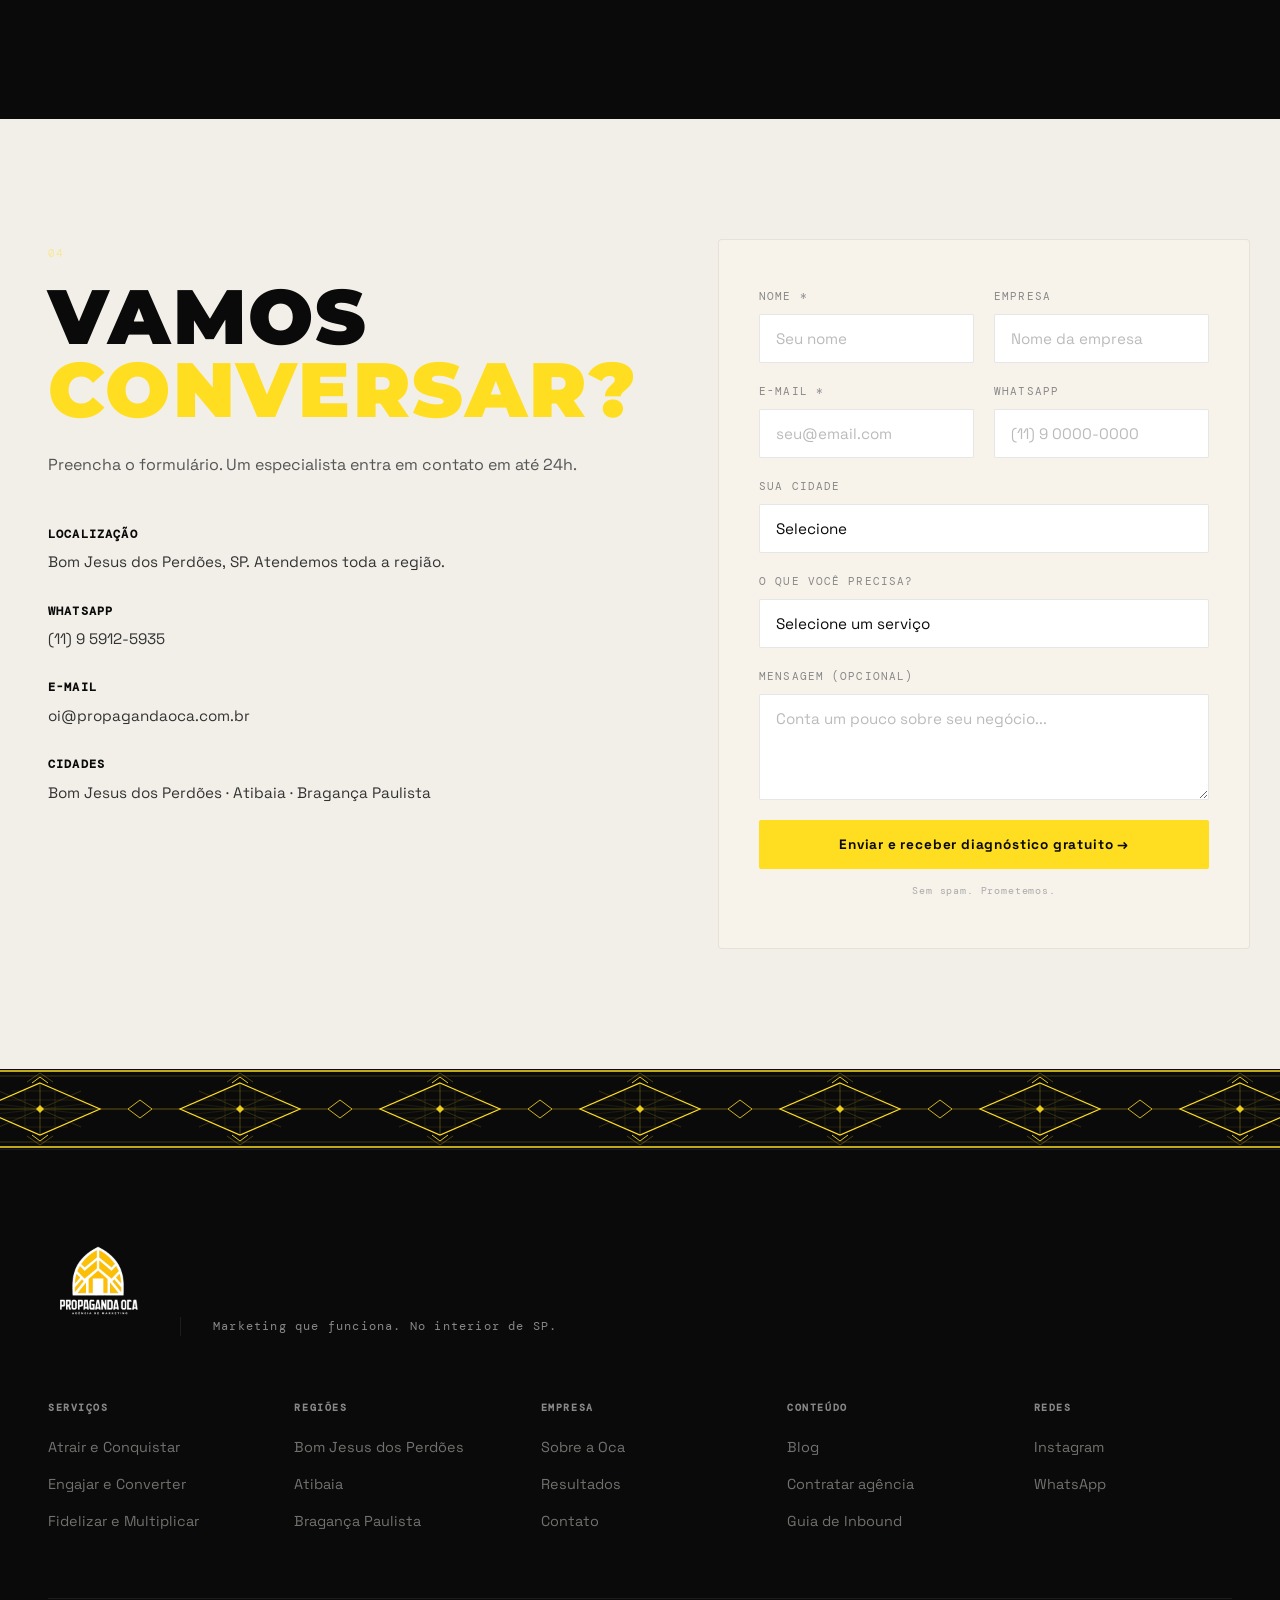
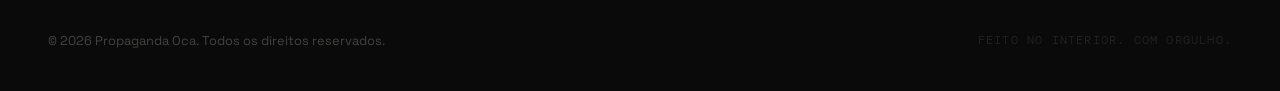
==== commit b9339e99: "Optimize site SEO and navigation" ====
--- a/index.html
+++ b/index.html
@@ -3,14 +3,102 @@
 <head>
   <meta charset="UTF-8" />
   <meta name="viewport" content="width=device-width, initial-scale=1.0" />
-  <title>Propaganda Oca | Marketing que funciona de verdade</title>
-  <meta name="description" content="Agência de Inbound Marketing, Conteúdo e Geração de Demanda para empresas de Bom Jesus dos Perdões, Atibaia e Bragança Paulista." />
+  <title>Agência de Marketing em Bom Jesus, Atibaia e Bragança | Propaganda Oca</title>
+  <meta name="description" content="Agência de marketing para empresas de Bom Jesus dos Perdões, Atibaia e Bragança Paulista que querem ser encontradas, escolhidas e lembradas." />
+  <meta name="robots" content="index, follow, max-image-preview:large" />
+  <meta name="geo.region" content="BR-SP" />
+  <meta name="geo.placename" content="Bom Jesus dos Perdões, Atibaia, Bragança Paulista" />
+  <link rel="canonical" href="https://propagandaoca.com.br/" />
+  <meta property="og:type" content="website" />
+  <meta property="og:locale" content="pt_BR" />
+  <meta property="og:title" content="Agência de Marketing em Bom Jesus, Atibaia e Bragança | Propaganda Oca" />
+  <meta property="og:description" content="Marketing local, conteúdo e geração de demanda para empresas do interior de SP." />
+  <meta property="og:url" content="https://propagandaoca.com.br/" />
+  <meta property="og:image" content="https://propagandaoca.com.br/logo.png" />
+  <meta name="twitter:card" content="summary_large_image" />
+  <meta name="twitter:title" content="Agência de Marketing em Bom Jesus, Atibaia e Bragança | Propaganda Oca" />
+  <meta name="twitter:description" content="Marketing local, conteúdo e geração de demanda para empresas do interior de SP." />
+  <meta name="twitter:image" content="https://propagandaoca.com.br/logo.png" />
+  <link rel="icon" href="logo.png" type="image/png" />
   <link rel="preconnect" href="https://fonts.googleapis.com" />
   <link rel="preconnect" href="https://fonts.gstatic.com" crossorigin />
   <link href="https://fonts.googleapis.com/css2?family=Montserrat:wght@700;900&family=Space+Grotesk:wght@300;400;500;600;700&family=DM+Mono:ital@0;1&display=swap" rel="stylesheet" />
   <link rel="stylesheet" href="style.css" />
+  <script type="application/ld+json">
+    {
+      "@context": "https://schema.org",
+      "@type": "LocalBusiness",
+      "name": "Propaganda Oca",
+      "url": "https://propagandaoca.com.br/",
+      "logo": "https://propagandaoca.com.br/logo.png",
+      "image": "https://propagandaoca.com.br/logo.png",
+      "description": "Agência de marketing para empresas de Bom Jesus dos Perdões, Atibaia e Bragança Paulista.",
+      "email": "oi@propagandaoca.com.br",
+      "telephone": "+5511959125935",
+      "priceRange": "$$",
+      "address": {
+        "@type": "PostalAddress",
+        "addressLocality": "Bom Jesus dos Perdões",
+        "addressRegion": "SP",
+        "addressCountry": "BR"
+      },
+      "contactPoint": {
+        "@type": "ContactPoint",
+        "telephone": "+5511959125935",
+        "contactType": "Atendimento comercial",
+        "areaServed": "BR",
+        "availableLanguage": "pt-BR"
+      },
+      "areaServed": [
+        "Bom Jesus dos Perdões",
+        "Atibaia",
+        "Bragança Paulista"
+      ],
+      "knowsAbout": [
+        "marketing digital",
+        "marketing de conteúdo",
+        "inbound marketing",
+        "geração de demanda",
+        "SEO local",
+        "relacionamento com clientes"
+      ],
+      "hasOfferCatalog": {
+        "@type": "OfferCatalog",
+        "name": "Serviços de marketing da Propaganda Oca",
+        "itemListElement": [
+          {
+            "@type": "Offer",
+            "itemOffered": {
+              "@type": "Service",
+              "name": "Marketing de conteúdo e SEO local",
+              "areaServed": ["Bom Jesus dos Perdões", "Atibaia", "Bragança Paulista"]
+            }
+          },
+          {
+            "@type": "Offer",
+            "itemOffered": {
+              "@type": "Service",
+              "name": "Geração de demanda e captação de leads",
+              "areaServed": ["Bom Jesus dos Perdões", "Atibaia", "Bragança Paulista"]
+            }
+          },
+          {
+            "@type": "Offer",
+            "itemOffered": {
+              "@type": "Service",
+              "name": "Relacionamento e fidelização de clientes",
+              "areaServed": ["Bom Jesus dos Perdões", "Atibaia", "Bragança Paulista"]
+            }
+          }
+        ]
+      },
+      "sameAs": [
+        "https://www.instagram.com/propaganda_oca/"
+      ]
+    }
+  </script>
 </head>
-<body>
+<body id="top">
 
   <!-- CURSOR -->
   <div class="cursor" id="cursor"></div>
@@ -18,15 +106,18 @@
   <!-- NAV -->
   <nav class="nav" id="nav">
     <div class="nav-logo">
-      <img src="logo.png" alt="Propaganda Oca" class="logo-img" />
-    </div>
-    <button class="nav-toggle" id="nav-toggle">
+      <a href="#top" aria-label="Voltar ao topo"><img src="logo.png" alt="Propaganda Oca" class="logo-img" /></a>
+    </div>
+    <button class="nav-toggle" id="nav-toggle" type="button" aria-label="Abrir menu" aria-controls="nav-menu" aria-expanded="false">
       <span class="toggle-label">MENU</span>
       <div class="toggle-bars">
         <span></span><span></span>
       </div>
     </button>
-    <div class="nav-menu" id="nav-menu">
+    <div class="nav-menu" id="nav-menu" aria-hidden="true">
+      <button class="nav-close" id="nav-close" type="button" aria-label="Fechar menu">
+        <span aria-hidden="true">×</span>
+      </button>
       <ul>
         <li><a href="#servicos"><em>01</em>Serviços</a></li>
         <li><a href="#sobre"><em>02</em>Sobre</a></li>
@@ -43,7 +134,8 @@
       <span class="dot"></span>
       Conteúdo que atrai. Estratégia que vende.
     </div>
-    <div class="hero-headline">
+    <h1 class="hero-headline">
+      <span class="sr-only">Agência de marketing em Bom Jesus dos Perdões, Atibaia e Bragança Paulista:</span>
       <div class="headline-row row-1">
         <span class="big-word">MARKETING</span>
       </div>
@@ -59,7 +151,7 @@
       <div class="headline-row row-3">
         <span class="big-word">SENTIDO.</span>
       </div>
-    </div>
+    </h1>
     <div class="hero-bottom">
       <p class="hero-desc">Para quem constrói algo de verdade em Bom Jesus dos Perdões, Atibaia e Bragança Paulista. Sem papo furado, sem template, sem enrolação.</p>
       <div class="hero-actions">
@@ -97,20 +189,20 @@
       </blockquote>
       <div class="manifesto-stats">
         <div class="mstat">
-          <span class="mstat-num">+120</span>
-          <span class="mstat-label">empresas atendidas</span>
+          <span class="mstat-num">3</span>
+          <span class="mstat-label">cidades no foco</span>
         </div>
         <div class="mstat">
-          <span class="mstat-num">3×</span>
-          <span class="mstat-label">mais leads em média</span>
+          <span class="mstat-num">4</span>
+          <span class="mstat-label">etapas claras</span>
         </div>
         <div class="mstat">
-          <span class="mstat-num">87%</span>
-          <span class="mstat-label">taxa de retenção</span>
+          <span class="mstat-num">24h</span>
+          <span class="mstat-label">para retorno</span>
         </div>
         <div class="mstat">
-          <span class="mstat-num">5 anos</span>
-          <span class="mstat-label">no mercado regional</span>
+          <span class="mstat-num">0</span>
+          <span class="mstat-label">templates prontos</span>
         </div>
       </div>
     </div>
@@ -231,6 +323,29 @@
     </div>
   </section>
 
+  <!-- SEO LOCAL -->
+  <section class="areas-seo" aria-labelledby="areas-seo-title">
+    <div class="areas-seo-inner">
+      <span class="mono">// presença regional</span>
+      <h2 id="areas-seo-title">AGÊNCIA DE MARKETING PARA EMPRESAS DO INTERIOR DE SP</h2>
+      <p>A Propaganda Oca atende empresas de Bom Jesus dos Perdões, Atibaia e Bragança Paulista que precisam aparecer melhor no Google, transformar conteúdo em relacionamento e criar demanda com estratégia. Nosso trabalho combina marketing de conteúdo, SEO local, campanhas digitais, landing pages e nutrição de leads para negócios que querem ser encontrados antes da concorrência.</p>
+      <div class="areas-seo-grid">
+        <article>
+          <h3>Marketing em Bom Jesus dos Perdões</h3>
+          <p>Estratégias para negócios locais que querem ser lembrados por quem mora, compra e indica na cidade.</p>
+        </article>
+        <article>
+          <h3>Marketing em Atibaia</h3>
+          <p>Conteúdo, tráfego e presença digital para empresas que disputam atenção em um mercado regional ativo.</p>
+        </article>
+        <article>
+          <h3>Marketing em Bragança Paulista</h3>
+          <p>Planos para fortalecer autoridade, captação de contatos e relacionamento com clientes no dia a dia.</p>
+        </article>
+      </div>
+    </div>
+  </section>
+
   <!-- PROCESSO -->
   <section class="processo">
     <div class="processo-header">
@@ -289,7 +404,7 @@
           <div class="depo-stars">★★★★★</div>
         </div>
         <p>"Precisava que as pessoas da cidade me conhecessem como arquiteto. A Propaganda Oca criou uma estratégia de conteúdo que me posicionou como referência local. Hoje recebo consultas sem precisar correr atrás de cliente."</p>
-        <div class="depo-result">3× mais consultas em 4 meses</div>
+        <div class="depo-result">Mais presença e autoridade local</div>
       </div>
       <div class="depo depo-featured">
         <div class="depo-header">
@@ -301,7 +416,7 @@
           <div class="depo-stars">★★★★★</div>
         </div>
         <p>"Trabalhei com agências de fora e nunca senti que entendiam o meu negócio. Com a Oca foi diferente desde o primeiro dia. Aumentamos as vendas em época de baixo movimento e mantemos clientes que antes sumiam."</p>
-        <div class="depo-result">+80% em retenção de clientes</div>
+        <div class="depo-result">Relacionamento mais constante com clientes</div>
       </div>
     </div>
   </section>
@@ -439,13 +554,19 @@
         <a href="#contato">Contato</a>
       </div>
       <div class="foot-col">
+        <h5>Conteúdo</h5>
+        <a href="/blog/">Blog</a>
+        <a href="/blog/perguntas-contratar-agencia-marketing.html">Contratar agência</a>
+        <a href="/guia-inbound.html">Guia de Inbound</a>
+      </div>
+      <div class="foot-col">
         <h5>Redes</h5>
-        <a href="#">Instagram</a>
+        <a href="https://www.instagram.com/propaganda_oca/" target="_blank" rel="noopener">Instagram</a>
         <a href="https://wa.me/5511959125935" target="_blank" rel="noopener">WhatsApp</a>
       </div>
     </div>
     <div class="footer-bottom">
-      <p>© 2025 Propaganda Oca. Todos os direitos reservados.</p>
+      <p>© 2026 Propaganda Oca. Todos os direitos reservados.</p>
       <p class="mono" style="font-size:.75rem;opacity:.4">Feito no interior. Com orgulho.</p>
     </div>
   </footer>
--- a/style.css
+++ b/style.css
@@ -28,12 +28,32 @@
   font-size: 16px;
   line-height: 1.6;
   overflow-x: hidden;
-  cursor: none;
 }
 
 a { color: inherit; text-decoration: none; }
 ul { list-style: none; }
 img { max-width: 100%; display: block; }
+
+.sr-only {
+  position: absolute;
+  width: 1px;
+  height: 1px;
+  padding: 0;
+  margin: -1px;
+  overflow: hidden;
+  clip: rect(0, 0, 0, 0);
+  white-space: nowrap;
+  border: 0;
+}
+
+a:focus-visible,
+button:focus-visible,
+input:focus-visible,
+select:focus-visible,
+textarea:focus-visible {
+  outline: 2px solid var(--fogo);
+  outline-offset: 4px;
+}
 
 /* ---- CURSOR ---- */
 .cursor {
@@ -52,6 +72,24 @@
   width: 40px; height: 40px;
   background: rgba(255,222,33,.3);
 }
+body.menu-open .cursor {
+  display: none;
+}
+
+@media (pointer: fine) and (prefers-reduced-motion: no-preference) {
+  body,
+  .nav-toggle,
+  .nav-close,
+  .btn-fire,
+  .servico-item,
+  .servico-top {
+    cursor: none;
+  }
+}
+
+@media (pointer: coarse), (prefers-reduced-motion: reduce) {
+  .cursor { display: none; }
+}
 
 /* ---- MONO LABEL ---- */
 .mono {
@@ -129,7 +167,6 @@
   gap: 12px;
   background: none;
   border: none;
-  cursor: none;
   color: var(--branco);
 }
 .toggle-label {
@@ -162,26 +199,49 @@
   flex-direction: column;
   align-items: center;
   justify-content: center;
-  gap: 48px;
+  gap: 32px;
   opacity: 0;
   pointer-events: none;
   transition: opacity .4s ease;
   z-index: 99;
 }
 .nav-menu.open { opacity: 1; pointer-events: all; }
+.nav-close {
+  position: fixed;
+  top: 32px;
+  right: 44px;
+  z-index: 101;
+  width: 48px;
+  height: 48px;
+  display: inline-flex;
+  align-items: center;
+  justify-content: center;
+  background: transparent;
+  border: 1px solid rgba(255,222,33,.55);
+  color: var(--fogo);
+  font-family: var(--sans);
+  font-size: 2rem;
+  line-height: 1;
+  transition: background .2s, color .2s, transform .2s;
+}
+.nav-close:hover {
+  background: var(--fogo);
+  color: var(--preto);
+  transform: translate(-2px, -2px);
+}
 .nav-menu ul {
   display: flex;
   flex-direction: column;
   align-items: center;
-  gap: 16px;
+  gap: 8px;
 }
 .nav-menu ul li a {
   font-family: var(--display); font-weight: 900;
-  font-size: clamp(3rem, 8vw, 6rem);
+  font-size: clamp(1.8rem, 4vw, 2.8rem);
   color: var(--cinza-light);
   display: flex;
   align-items: baseline;
-  gap: 16px;
+  gap: 12px;
   transition: color .2s;
   letter-spacing: .05em;
 }
@@ -219,14 +279,28 @@
   display: flex;
   flex-direction: column;
   justify-content: space-between;
-  padding: 140px 48px 0;
+  padding: 116px 48px 0;
   position: relative;
   overflow: hidden;
+}
+
+.hero::after {
+  content: '';
+  position: absolute;
+  inset: 0;
+  z-index: 0;
+  background:
+    linear-gradient(90deg, rgba(10,10,10,.96) 0%, rgba(10,10,10,.78) 38%, rgba(10,10,10,.52) 100%),
+    linear-gradient(180deg, rgba(10,10,10,.42) 0%, rgba(10,10,10,.1) 48%, rgba(10,10,10,.84) 100%),
+    url("assets/oca-marketing-hero.png") center right / cover no-repeat;
+  opacity: .78;
+  pointer-events: none;
 }
 
 .hero::before {
   content: '';
   position: absolute;
+  z-index: 1;
   top: -20%;
   right: -10%;
   width: 60vw;
@@ -235,6 +309,11 @@
   pointer-events: none;
 }
 
+.hero > * {
+  position: relative;
+  z-index: 2;
+}
+
 .hero-tag {
   display: inline-flex;
   align-items: center;
@@ -243,7 +322,7 @@
   font-size: .75rem;
   letter-spacing: .1em;
   color: var(--cinza-mid);
-  margin-bottom: 48px;
+  margin-bottom: 24px;
   align-self: flex-start;
 }
 .dot {
@@ -261,6 +340,7 @@
   display: flex;
   flex-direction: column;
   gap: 0;
+  margin: 0;
 }
 .headline-row {
   display: flex;
@@ -271,7 +351,7 @@
 
 .big-word {
   font-family: var(--display); font-weight: 900;
-  font-size: clamp(5rem, 14vw, 14rem);
+  font-size: clamp(4.25rem, 11vw, 10.75rem);
   line-height: .9;
   letter-spacing: -.02em;
   color: var(--branco);
@@ -302,7 +382,7 @@
   display: flex;
   align-items: flex-end;
   justify-content: space-between;
-  padding: 48px 0 40px;
+  padding: 28px 0 32px;
   gap: 48px;
   flex-wrap: wrap;
 }
@@ -333,7 +413,6 @@
   padding: 16px 32px;
   border-radius: 2px;
   border: none;
-  cursor: none;
   transition: all .2s;
 }
 .btn-fire:hover {
@@ -473,7 +552,6 @@
 .servico-item {
   border-bottom: 1px solid var(--linha);
   transition: background .3s;
-  cursor: none;
 }
 .servico-item:hover { background: rgba(255,222,33,.04); }
 
@@ -483,7 +561,6 @@
   align-items: center;
   padding: 28px 0;
   gap: 24px;
-  cursor: none;
 }
 .servico-num { opacity: .35; font-size: .7rem; }
 .servico-top h3 {
@@ -566,7 +643,7 @@
   font-family: var(--sans);
   font-weight: 700;
   font-size: .95rem;
-  color: var(--preto);
+  color: var(--branco);
   margin-top: 8px;
   padding-top: 16px;
   border-top: 1px solid var(--linha);
@@ -652,6 +729,55 @@
   margin-bottom: 8px;
 }
 .sobre-card p { font-size: .875rem; color: #666; line-height: 1.6; }
+
+/* ==========================================
+   SEO LOCAL
+   ========================================== */
+.areas-seo {
+  padding: 96px 48px;
+  background: var(--branco);
+  color: var(--preto);
+  border-top: 1px solid rgba(10,10,10,.08);
+}
+.areas-seo-inner {
+  max-width: 1280px;
+  margin: 0 auto;
+}
+.areas-seo h2 {
+  max-width: 920px;
+  font-family: var(--display);
+  font-weight: 900;
+  font-size: clamp(2.4rem, 5vw, 5.2rem);
+  line-height: .98;
+  letter-spacing: .03em;
+  margin: 16px 0 28px;
+}
+.areas-seo-inner > p {
+  max-width: 780px;
+  color: #444;
+  font-size: 1.05rem;
+  line-height: 1.75;
+}
+.areas-seo-grid {
+  display: grid;
+  grid-template-columns: repeat(3, 1fr);
+  gap: 20px;
+  margin-top: 44px;
+}
+.areas-seo-grid article {
+  border-top: 3px solid var(--fogo);
+  padding-top: 20px;
+}
+.areas-seo-grid h3 {
+  font-size: 1rem;
+  margin-bottom: 10px;
+  color: var(--preto);
+}
+.areas-seo-grid p {
+  color: #666;
+  font-size: .9rem;
+  line-height: 1.65;
+}
 
 /* ==========================================
    PROCESSO
@@ -1012,7 +1138,7 @@
 
 .footer-mid {
   display: grid;
-  grid-template-columns: repeat(4, 1fr);
+  grid-template-columns: repeat(5, 1fr);
   gap: 48px;
   padding-bottom: 64px;
   border-bottom: 1px solid var(--linha);
@@ -1072,6 +1198,7 @@
    ========================================== */
 @media (max-width: 1024px) {
   .nav { padding: 20px 24px; }
+  .nav-close { top: 22px; right: 22px; }
   .hero { padding: 120px 24px 0; }
   .hero-marquee { margin-left: -24px; }
   .manifesto { padding: 80px 24px; }
@@ -1081,6 +1208,8 @@
   .sobre { padding: 80px 24px; }
   .sobre-inner { grid-template-columns: 1fr; }
   .sobre-left { position: static; }
+  .areas-seo { padding: 80px 24px; }
+  .areas-seo-grid { grid-template-columns: 1fr; }
   .processo { padding: 80px 24px; }
   .processo-steps { grid-template-columns: 1fr 1fr; gap: 40px; }
   .proc-line { display: none; }
@@ -1101,9 +1230,6 @@
   .hero-pill { display: none; }
   .hero-bottom { flex-direction: column; align-items: flex-start; }
   .hero-actions { flex-direction: column; align-items: flex-start; }
-  .btn-fire, .nav-cta { cursor: pointer; }
-  body { cursor: auto; }
-  .cursor { display: none; }
   .servico-body { display: none !important; padding-left: 0; grid-template-columns: 1fr; }
   .servico-item.open .servico-body { display: flex !important; flex-direction: column; gap: 24px; }
   .field-row { grid-template-columns: 1fr; }
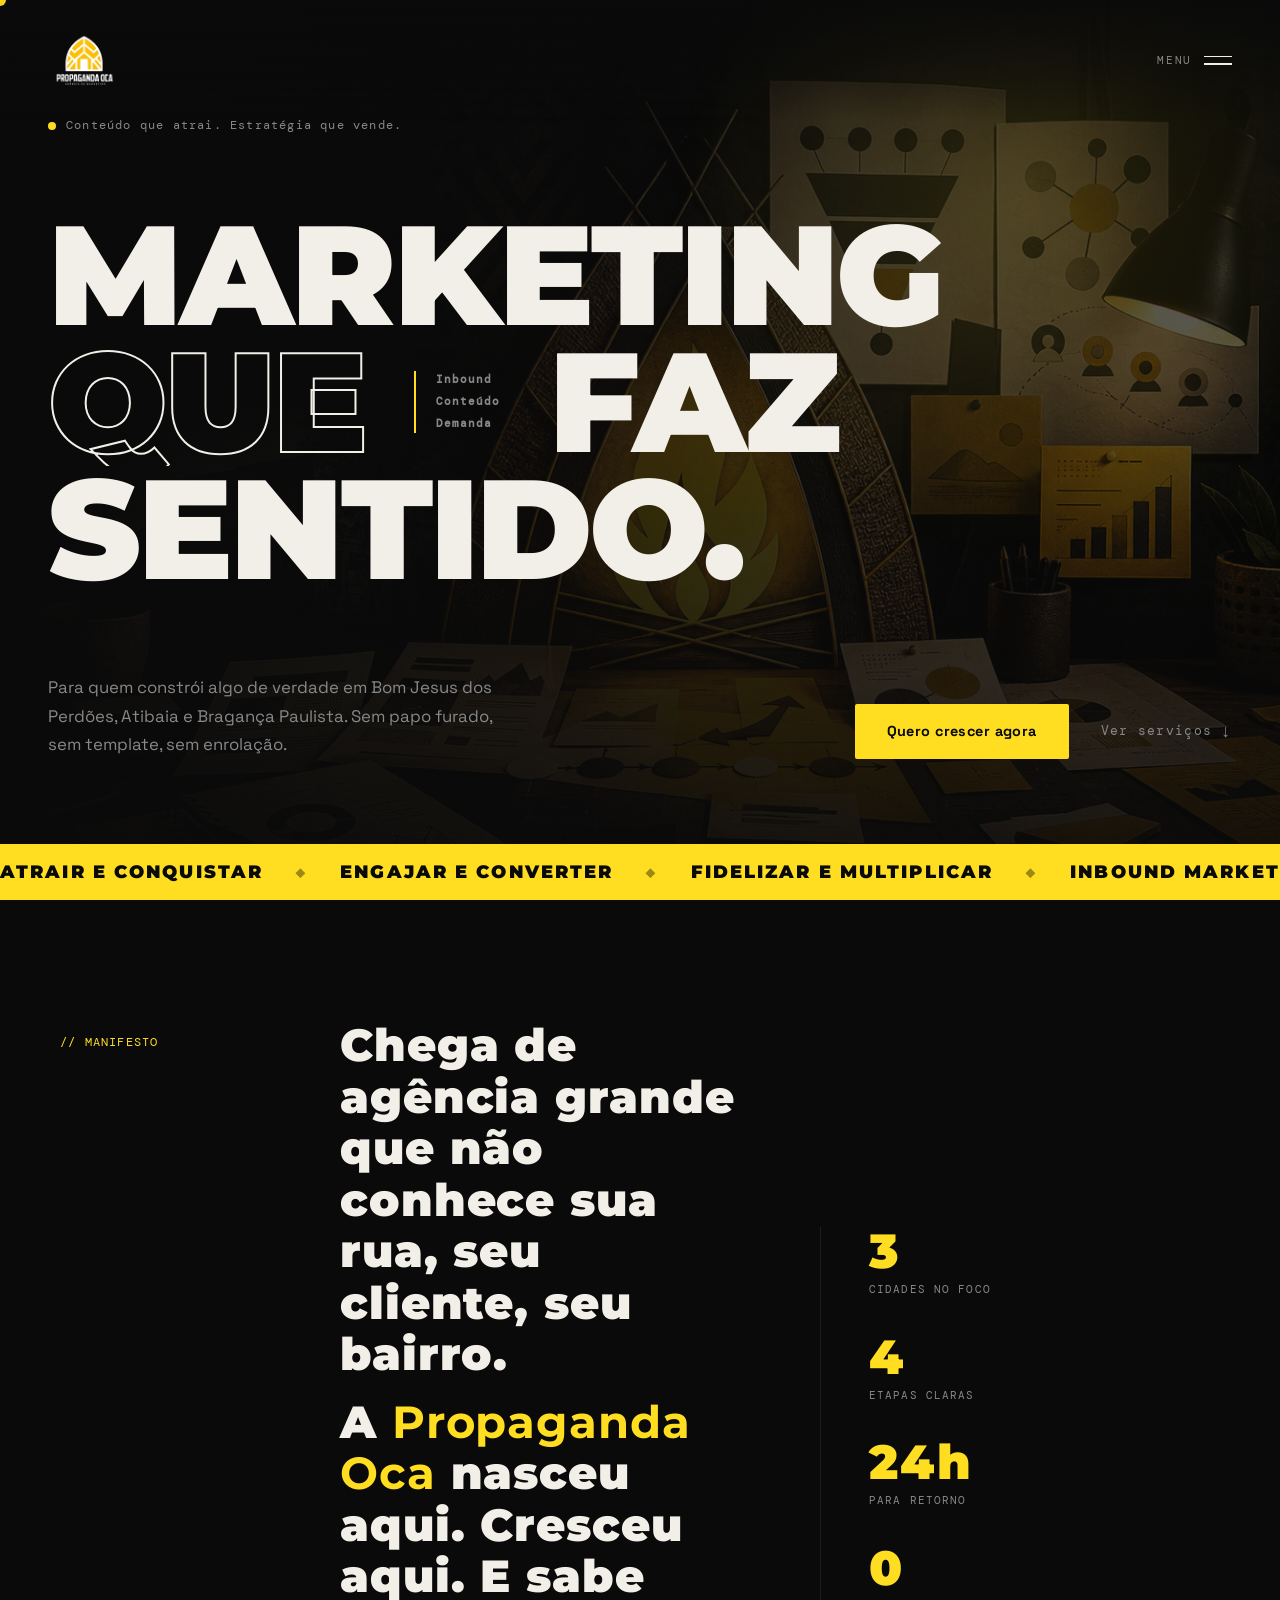
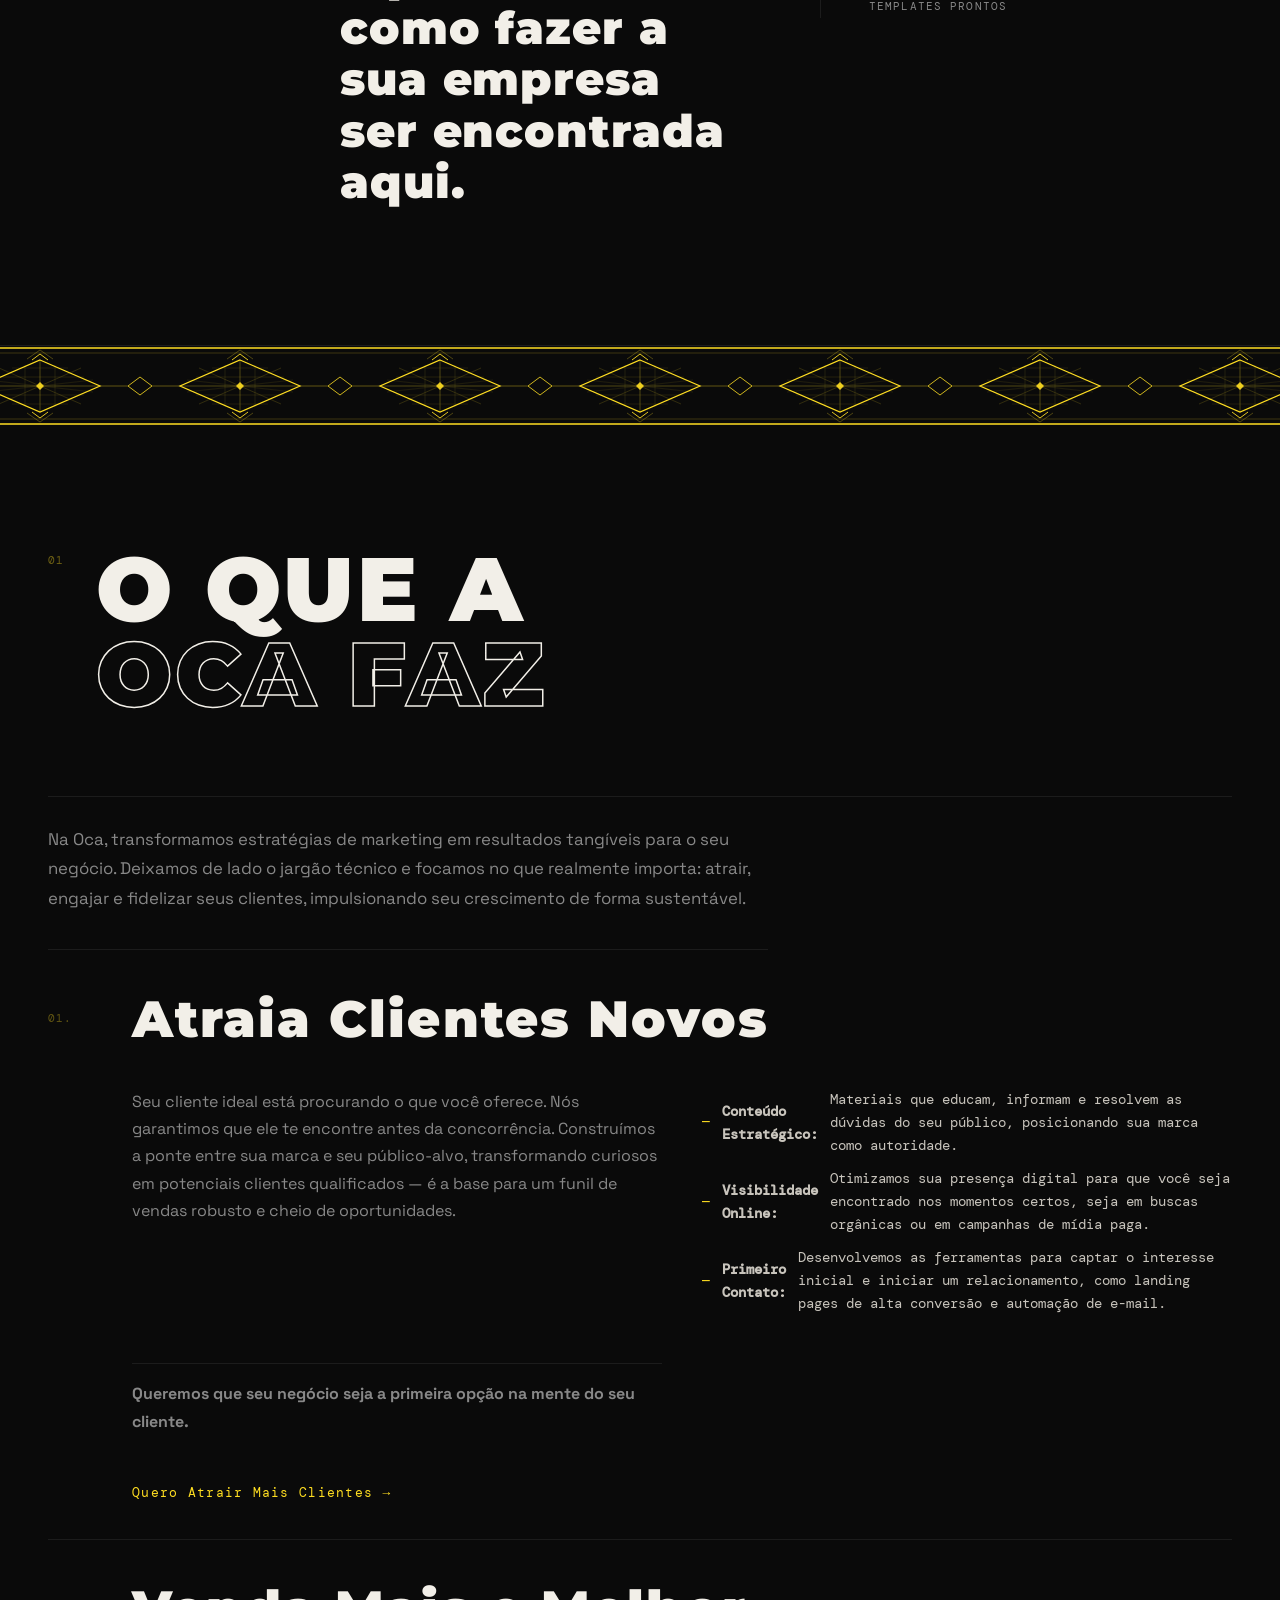
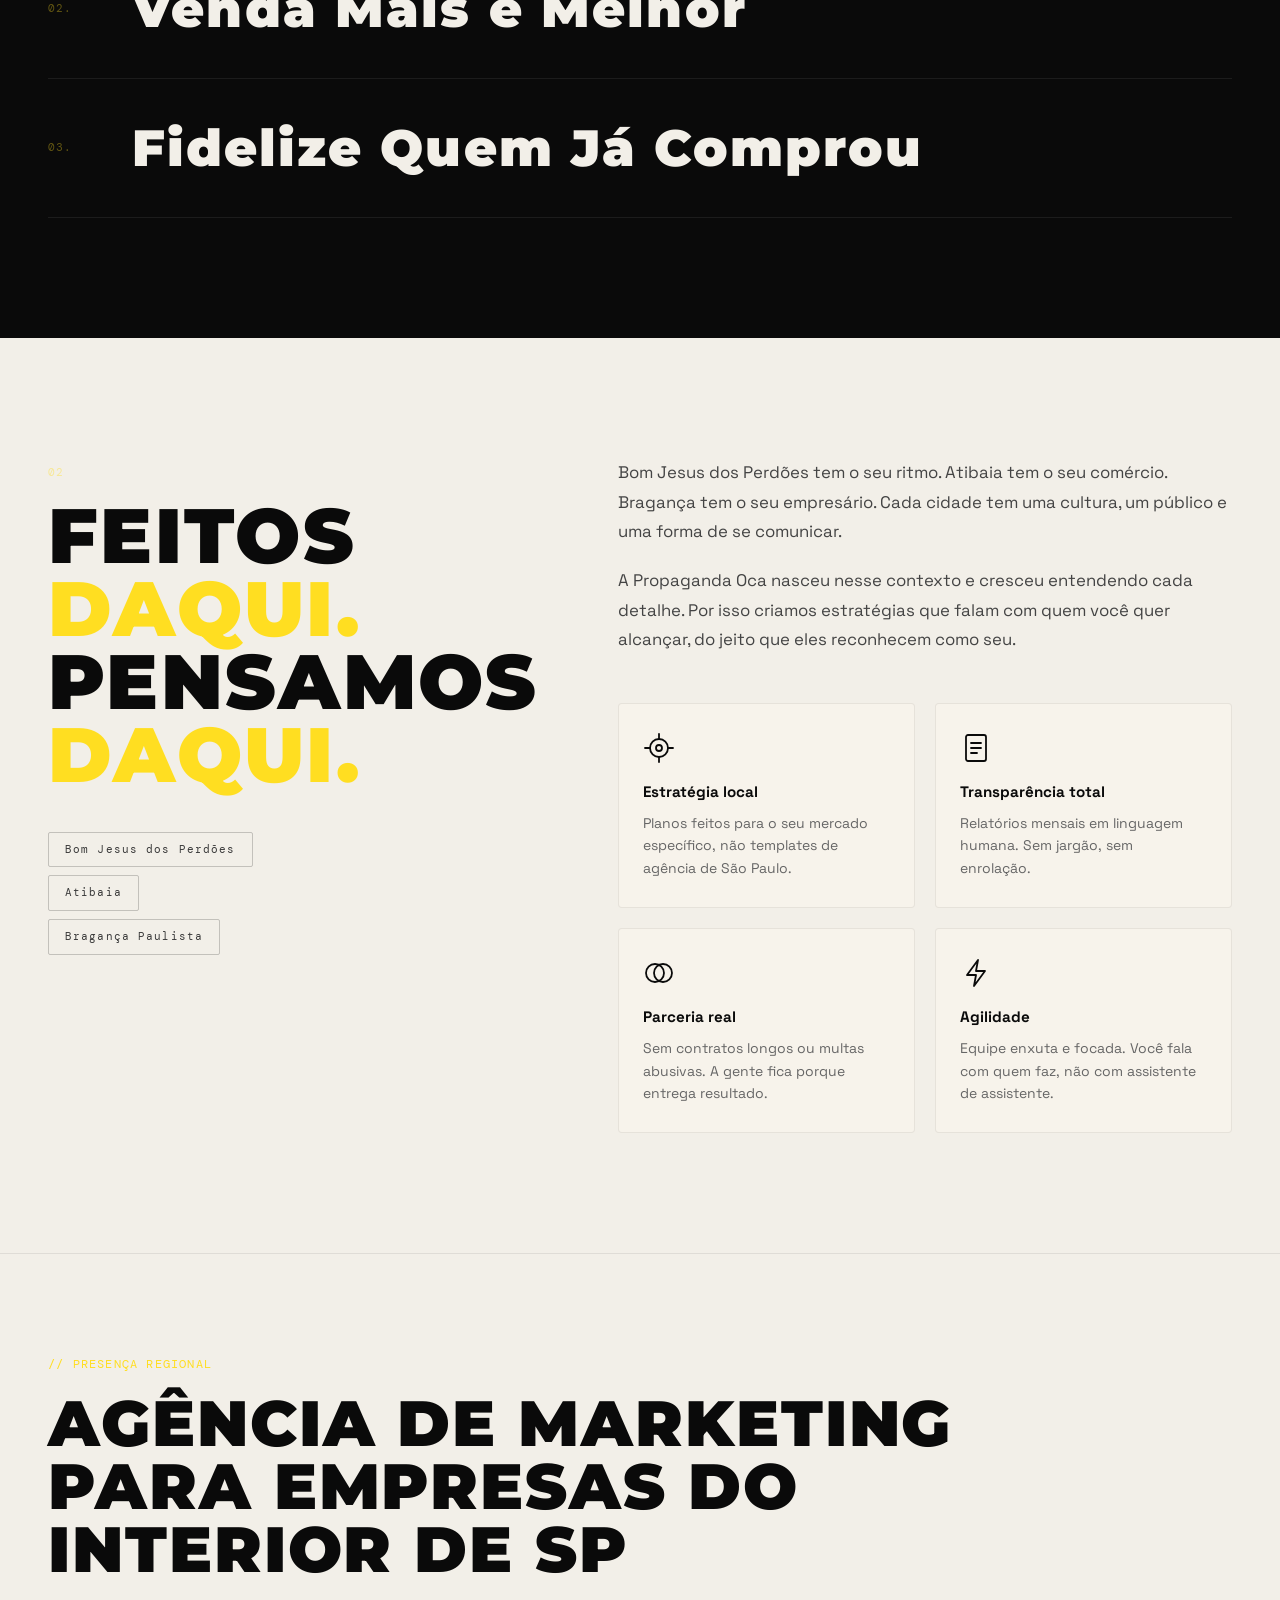
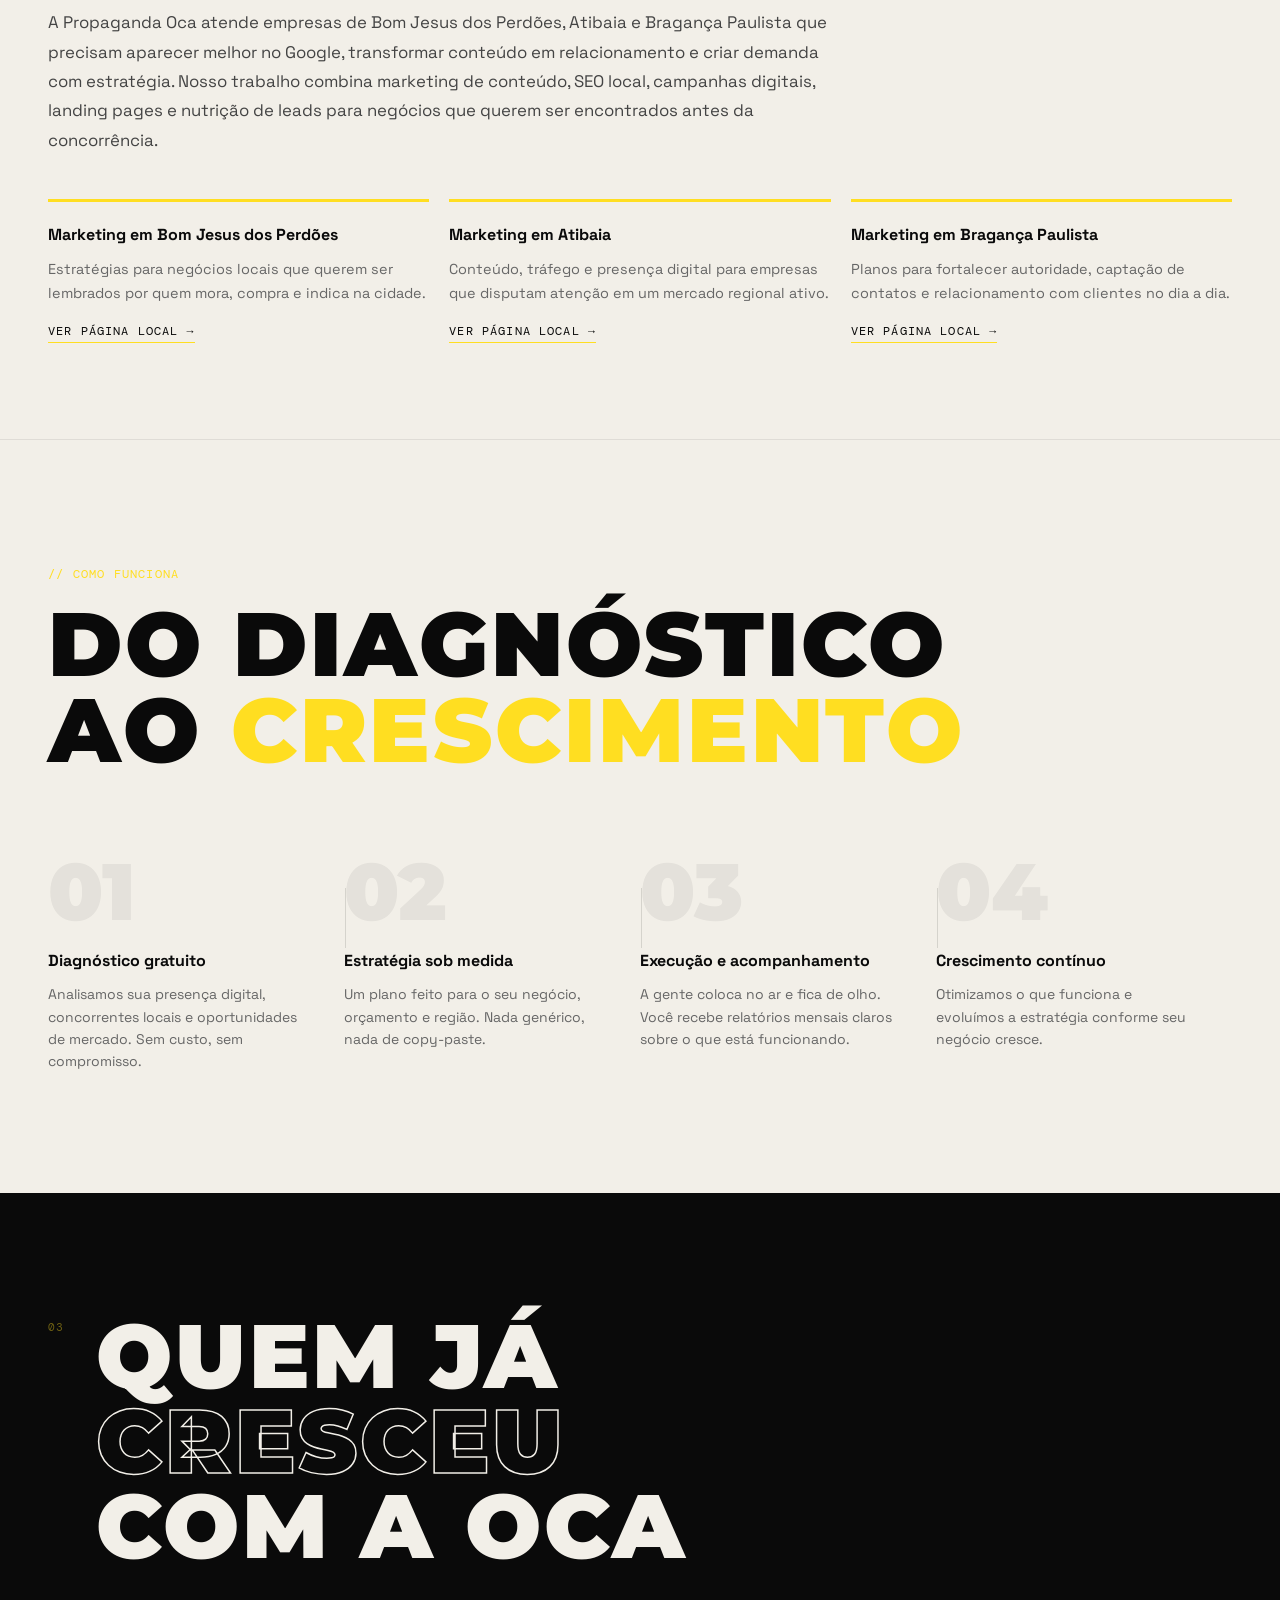
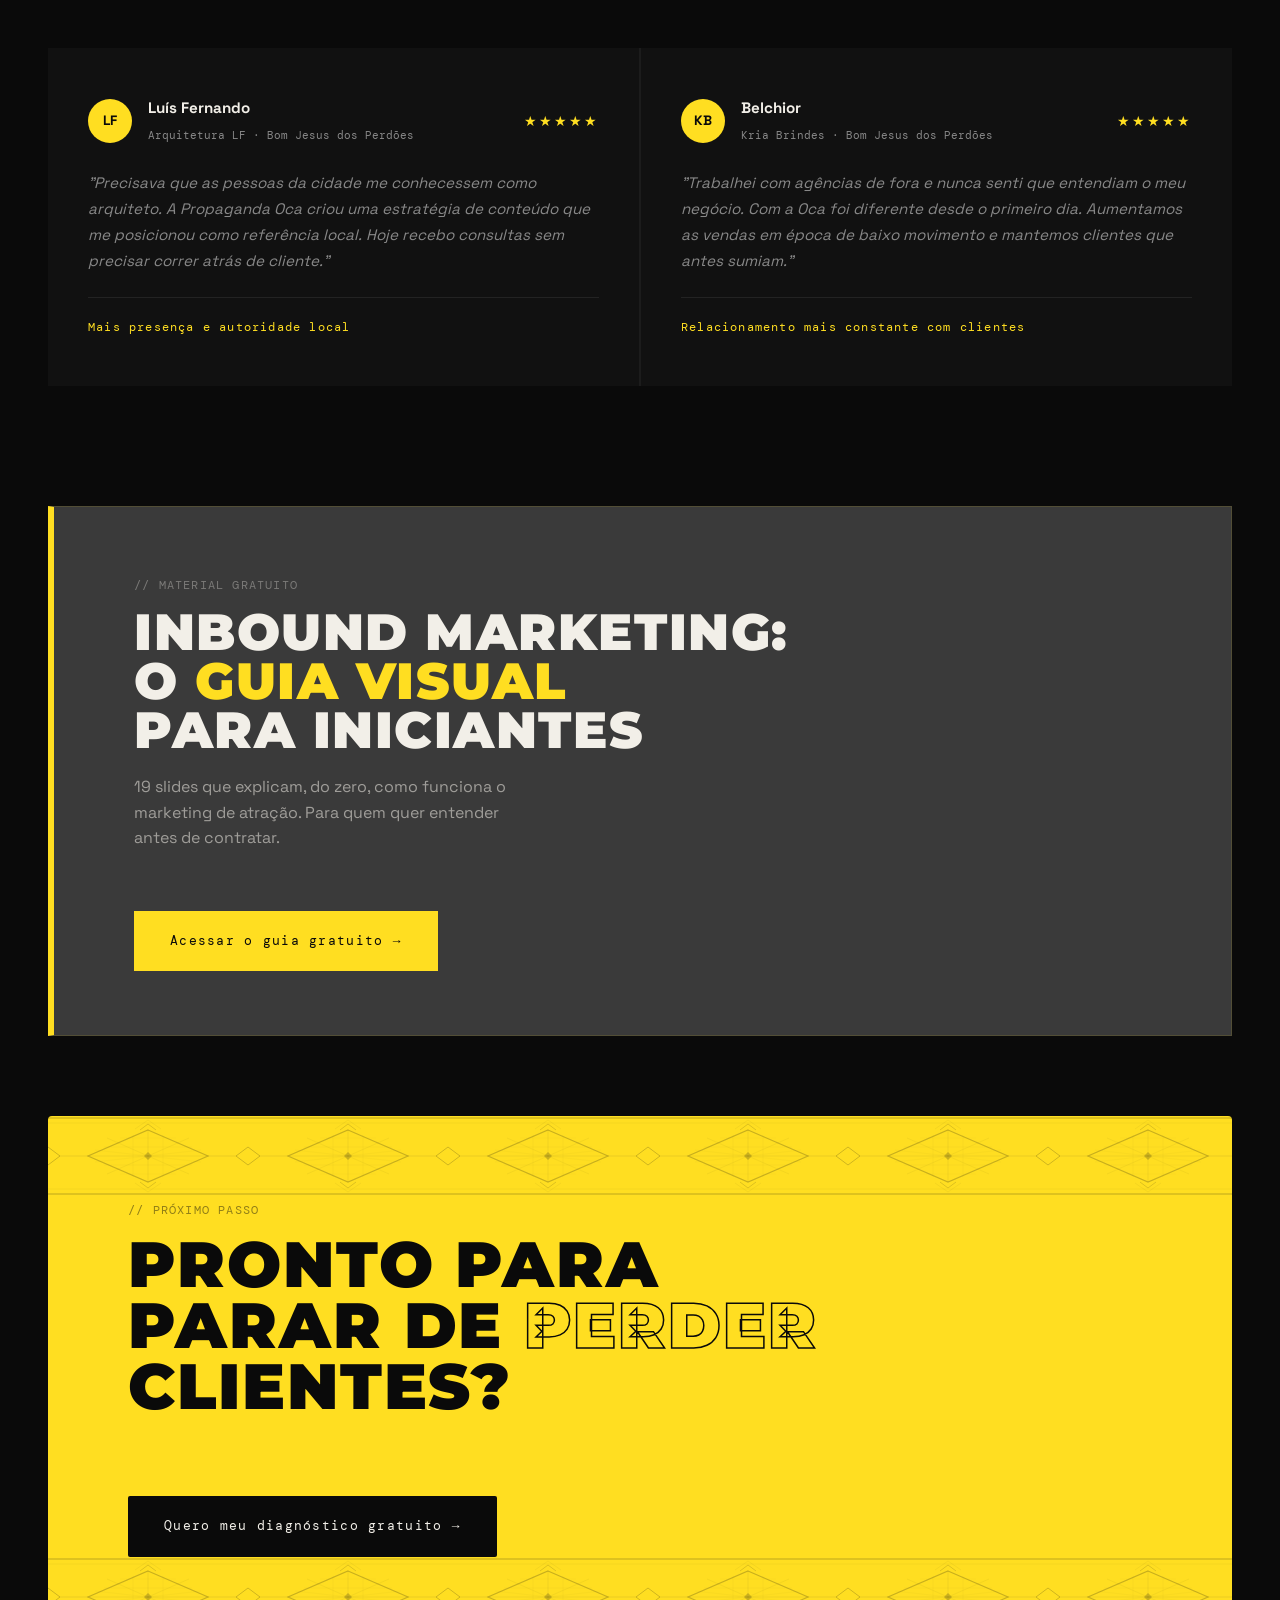
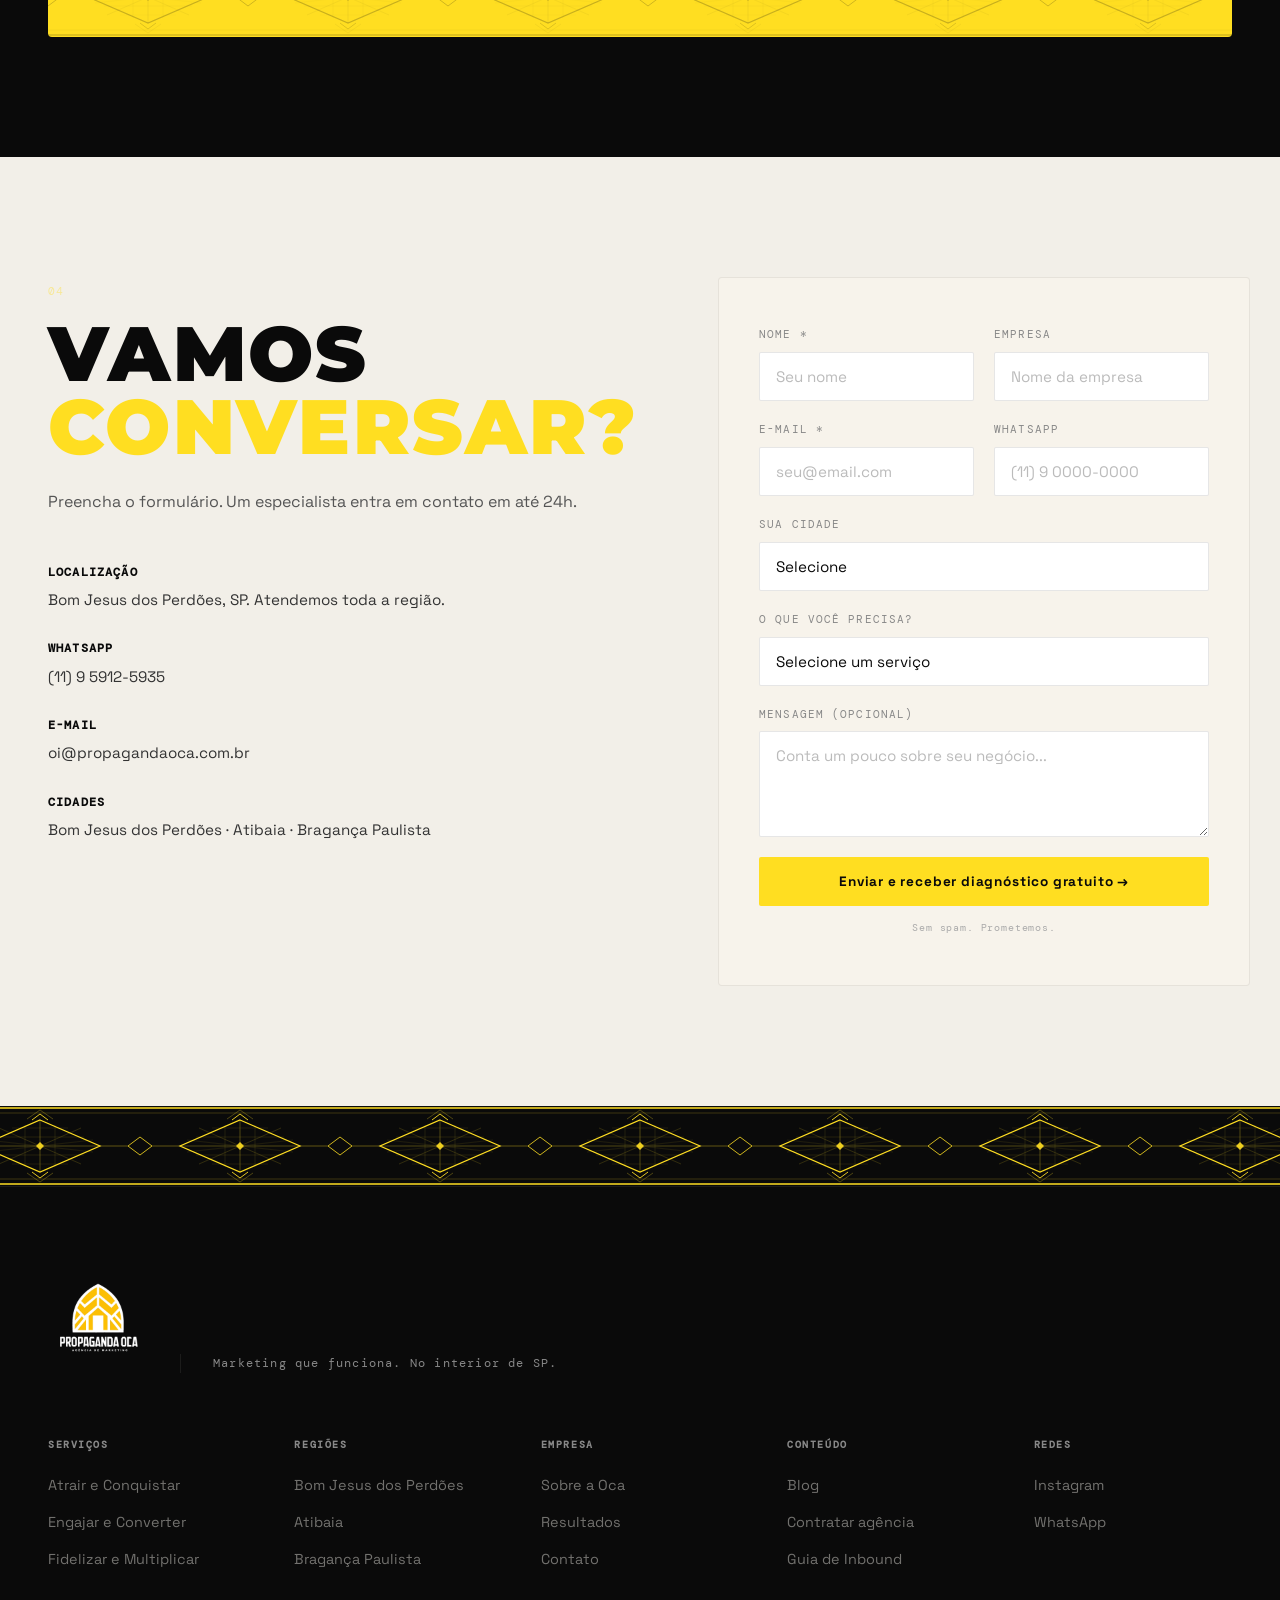
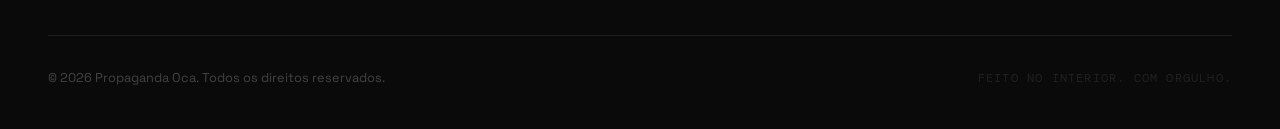
==== commit 0cd85cbc: "Add local SEO city pages" ====
--- a/index.html
+++ b/index.html
@@ -333,14 +333,17 @@
         <article>
           <h3>Marketing em Bom Jesus dos Perdões</h3>
           <p>Estratégias para negócios locais que querem ser lembrados por quem mora, compra e indica na cidade.</p>
+          <a href="/agencia-marketing-bom-jesus-dos-perdoes.html">Ver página local →</a>
         </article>
         <article>
           <h3>Marketing em Atibaia</h3>
           <p>Conteúdo, tráfego e presença digital para empresas que disputam atenção em um mercado regional ativo.</p>
+          <a href="/agencia-marketing-atibaia.html">Ver página local →</a>
         </article>
         <article>
           <h3>Marketing em Bragança Paulista</h3>
           <p>Planos para fortalecer autoridade, captação de contatos e relacionamento com clientes no dia a dia.</p>
+          <a href="/agencia-marketing-braganca-paulista.html">Ver página local →</a>
         </article>
       </div>
     </div>
@@ -543,9 +546,9 @@
       </div>
       <div class="foot-col">
         <h5>Regiões</h5>
-        <a href="#contato">Bom Jesus dos Perdões</a>
-        <a href="#contato">Atibaia</a>
-        <a href="#contato">Bragança Paulista</a>
+        <a href="/agencia-marketing-bom-jesus-dos-perdoes.html">Bom Jesus dos Perdões</a>
+        <a href="/agencia-marketing-atibaia.html">Atibaia</a>
+        <a href="/agencia-marketing-braganca-paulista.html">Bragança Paulista</a>
       </div>
       <div class="foot-col">
         <h5>Empresa</h5>
--- a/style.css
+++ b/style.css
@@ -777,6 +777,172 @@
   color: #666;
   font-size: .9rem;
   line-height: 1.65;
+}
+.areas-seo-grid a {
+  display: inline-flex;
+  margin-top: 18px;
+  font-family: var(--mono);
+  font-size: .72rem;
+  letter-spacing: .1em;
+  color: var(--preto);
+  text-transform: uppercase;
+  border-bottom: 1px solid var(--fogo);
+}
+
+/* ==========================================
+   LOCAL PAGES
+   ========================================== */
+.local-page {
+  background: var(--preto);
+  color: var(--branco);
+}
+.local-hero {
+  min-height: 76vh;
+  padding: 140px 48px 88px;
+  display: flex;
+  align-items: flex-end;
+  position: relative;
+  overflow: hidden;
+}
+.local-hero::before {
+  content: '';
+  position: absolute;
+  inset: 0;
+  background:
+    linear-gradient(90deg, rgba(10,10,10,.96) 0%, rgba(10,10,10,.74) 52%, rgba(10,10,10,.5) 100%),
+    radial-gradient(circle at 78% 22%, rgba(255,222,33,.18), transparent 34%);
+  pointer-events: none;
+}
+.local-hero-inner {
+  position: relative;
+  z-index: 1;
+  max-width: 1040px;
+}
+.local-kicker {
+  display: inline-flex;
+  align-items: center;
+  gap: 10px;
+  font-family: var(--mono);
+  font-size: .75rem;
+  letter-spacing: .1em;
+  color: var(--fogo);
+  text-transform: uppercase;
+  margin-bottom: 24px;
+}
+.local-hero h1 {
+  font-family: var(--display);
+  font-weight: 900;
+  font-size: clamp(3rem, 8vw, 8.5rem);
+  line-height: .92;
+  letter-spacing: .02em;
+  max-width: 980px;
+}
+.local-hero p {
+  max-width: 680px;
+  color: var(--cinza-light);
+  font-size: 1.12rem;
+  line-height: 1.7;
+  margin: 28px 0 34px;
+}
+.local-content {
+  background: var(--branco);
+  color: var(--preto);
+}
+.local-section {
+  padding: 96px 48px;
+}
+.local-section-inner {
+  max-width: 1180px;
+  margin: 0 auto;
+}
+.local-section h2 {
+  font-family: var(--display);
+  font-weight: 900;
+  font-size: clamp(2.3rem, 5vw, 5.6rem);
+  line-height: .98;
+  letter-spacing: .03em;
+  margin: 14px 0 28px;
+}
+.local-copy {
+  display: grid;
+  grid-template-columns: 1.05fr .95fr;
+  gap: 64px;
+  align-items: start;
+}
+.local-copy p {
+  color: #444;
+  font-size: 1.04rem;
+  line-height: 1.78;
+  margin-bottom: 20px;
+}
+.local-list {
+  display: grid;
+  gap: 14px;
+  border-top: 3px solid var(--fogo);
+  padding-top: 22px;
+}
+.local-list li {
+  color: #333;
+  line-height: 1.62;
+  border-bottom: 1px solid rgba(10,10,10,.08);
+  padding-bottom: 14px;
+}
+.local-band {
+  background: var(--preto);
+  color: var(--branco);
+}
+.local-band .local-copy p,
+.local-band .local-list li {
+  color: var(--cinza-light);
+}
+.local-band .local-list li {
+  border-bottom-color: var(--linha);
+}
+.local-faq {
+  display: grid;
+  grid-template-columns: repeat(2, 1fr);
+  gap: 22px;
+  margin-top: 42px;
+}
+.local-faq article {
+  background: #F7F3EB;
+  border: 1px solid rgba(10,10,10,.08);
+  padding: 26px;
+}
+.local-faq h3 {
+  font-size: 1rem;
+  margin-bottom: 10px;
+}
+.local-faq p {
+  color: #666;
+  line-height: 1.65;
+}
+.local-final-cta {
+  padding: 96px 48px;
+  background: var(--fogo);
+  color: var(--preto);
+}
+.local-final-cta .local-section-inner {
+  display: flex;
+  align-items: center;
+  justify-content: space-between;
+  gap: 48px;
+  flex-wrap: wrap;
+}
+.local-final-cta h2 {
+  max-width: 760px;
+  font-family: var(--display);
+  font-weight: 900;
+  font-size: clamp(2.6rem, 5vw, 5.5rem);
+  line-height: .95;
+}
+.local-final-cta a {
+  background: var(--preto);
+  color: var(--branco);
+  font-family: var(--mono);
+  font-size: .8rem;
+  letter-spacing: .1em;
+  padding: 20px 34px;
 }
 
 /* ==========================================
@@ -1210,6 +1376,11 @@
   .sobre-left { position: static; }
   .areas-seo { padding: 80px 24px; }
   .areas-seo-grid { grid-template-columns: 1fr; }
+  .local-hero { padding: 120px 24px 72px; }
+  .local-section { padding: 80px 24px; }
+  .local-copy { grid-template-columns: 1fr; gap: 36px; }
+  .local-faq { grid-template-columns: 1fr; }
+  .local-final-cta { padding: 80px 24px; }
   .processo { padding: 80px 24px; }
   .processo-steps { grid-template-columns: 1fr 1fr; gap: 40px; }
   .proc-line { display: none; }
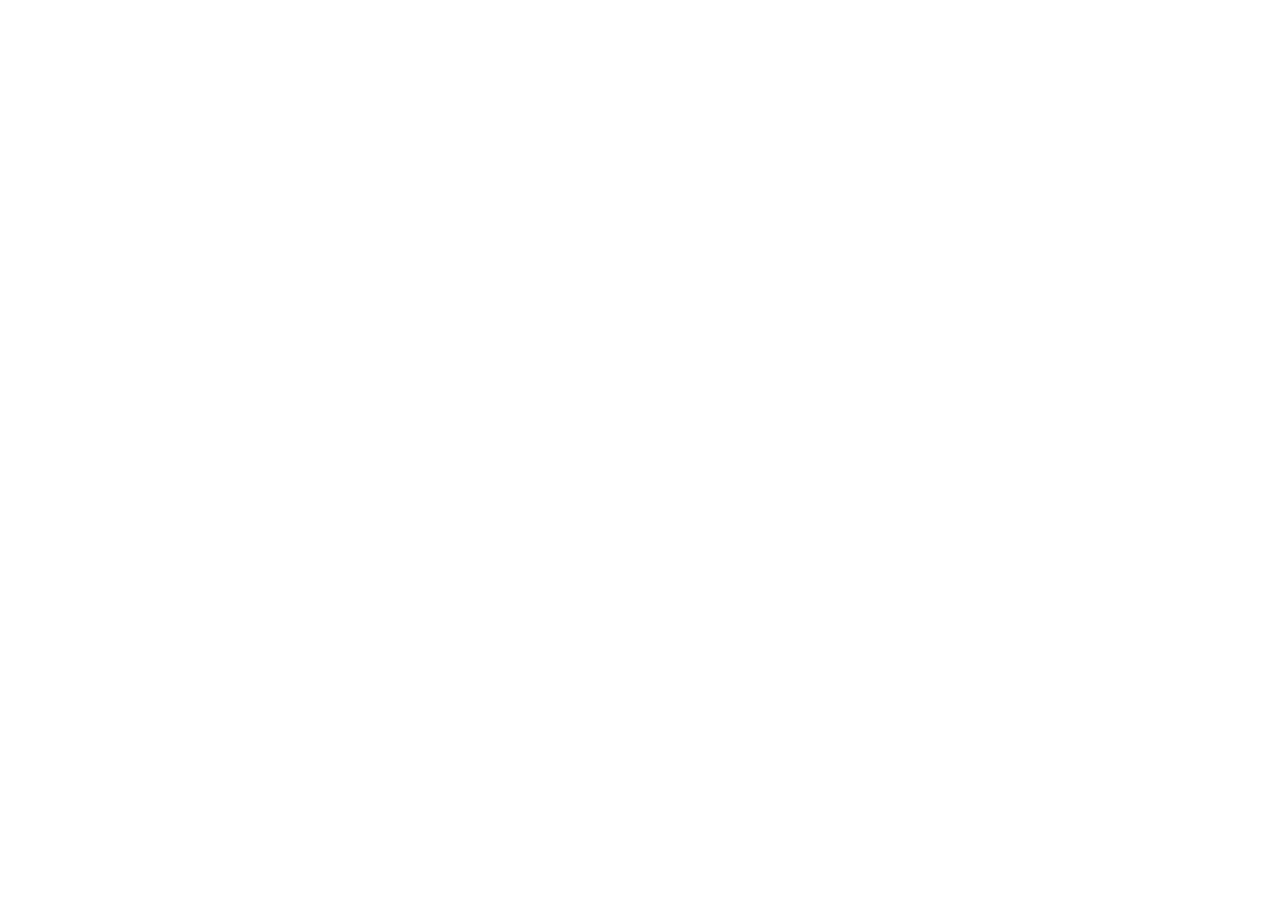
==== commit 018f9c88: "Redirect HTTP traffic to HTTPS" ====
--- a/index.html
+++ b/index.html
@@ -3,6 +3,11 @@
 <head>
   <meta charset="UTF-8" />
   <meta name="viewport" content="width=device-width, initial-scale=1.0" />
+  <script>
+    if (location.protocol === "http:" && location.hostname !== "localhost" && location.hostname !== "127.0.0.1") {
+      location.replace("https://" + location.host + location.pathname + location.search + location.hash);
+    }
+  </script>
   <title>Agência de Marketing em Bom Jesus, Atibaia e Bragança | Propaganda Oca</title>
   <meta name="description" content="Agência de marketing para empresas de Bom Jesus dos Perdões, Atibaia e Bragança Paulista que querem ser encontradas, escolhidas e lembradas." />
   <meta name="robots" content="index, follow, max-image-preview:large" />
